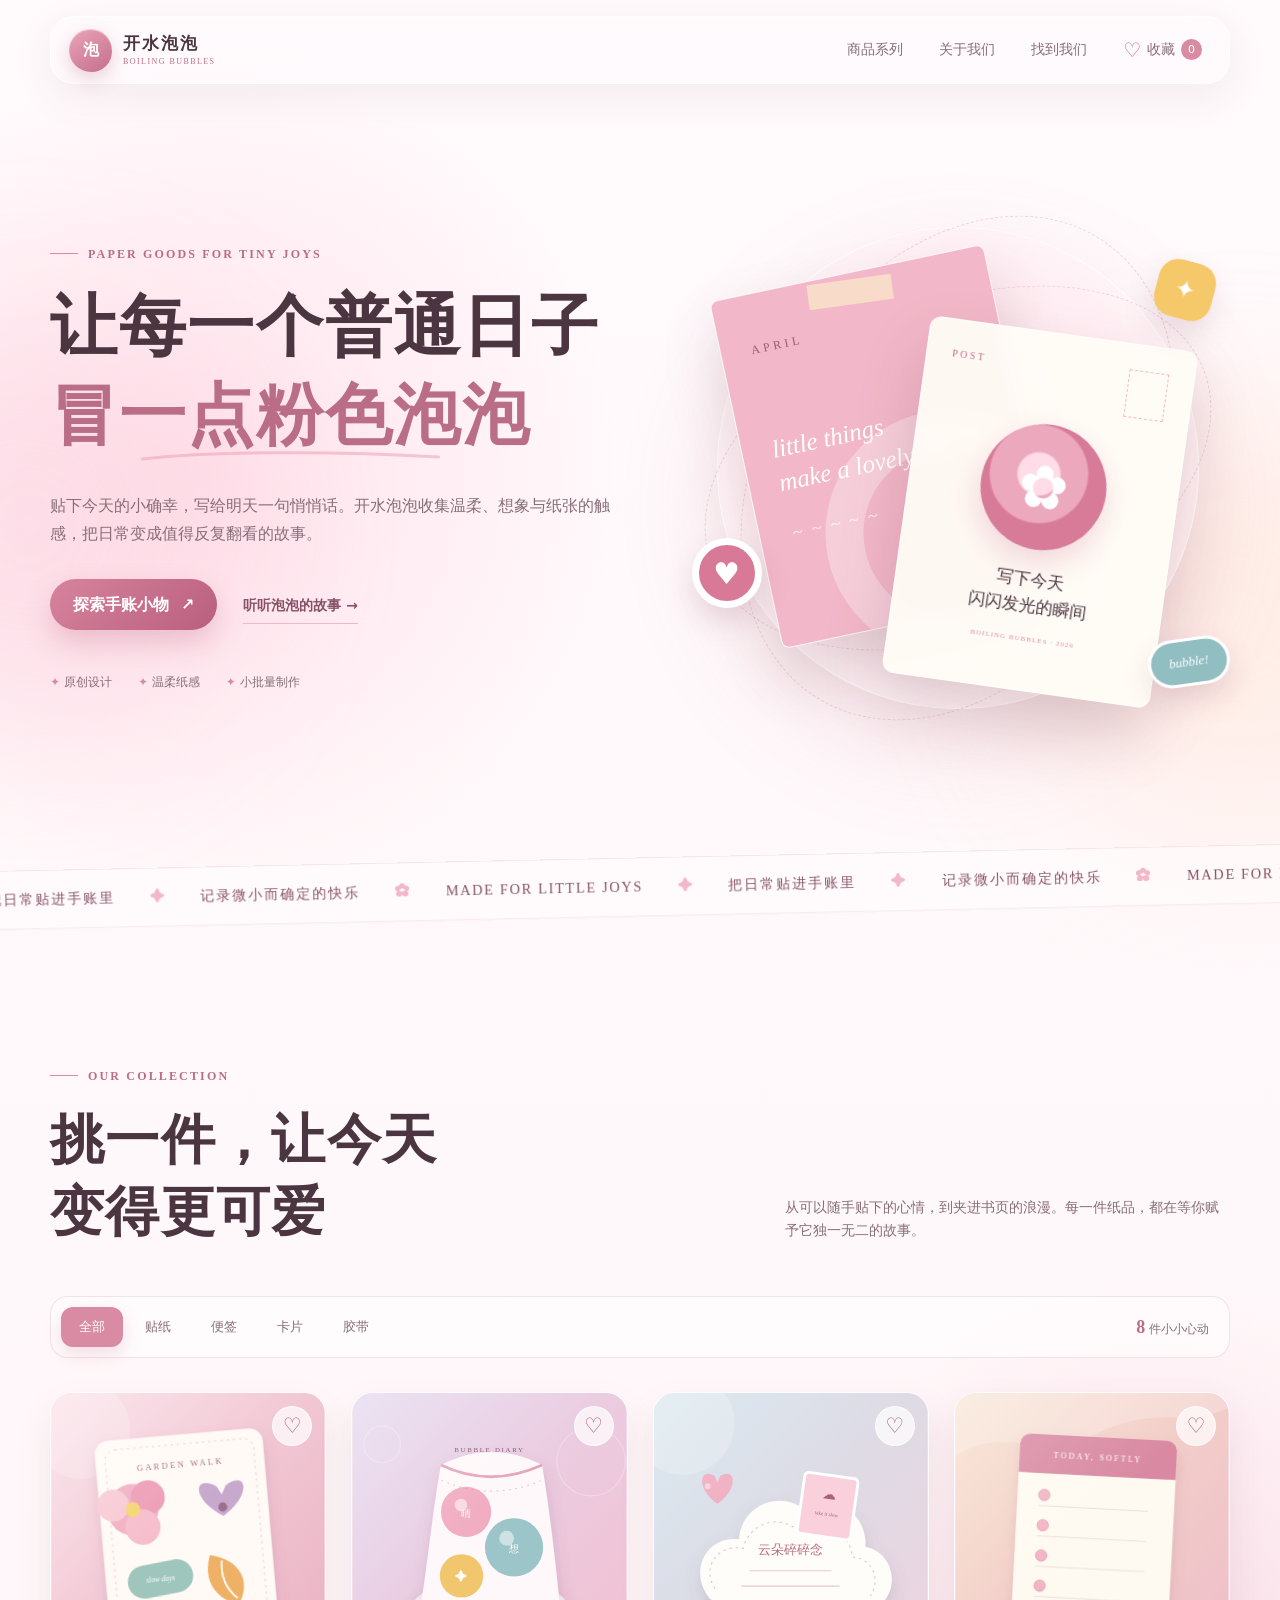
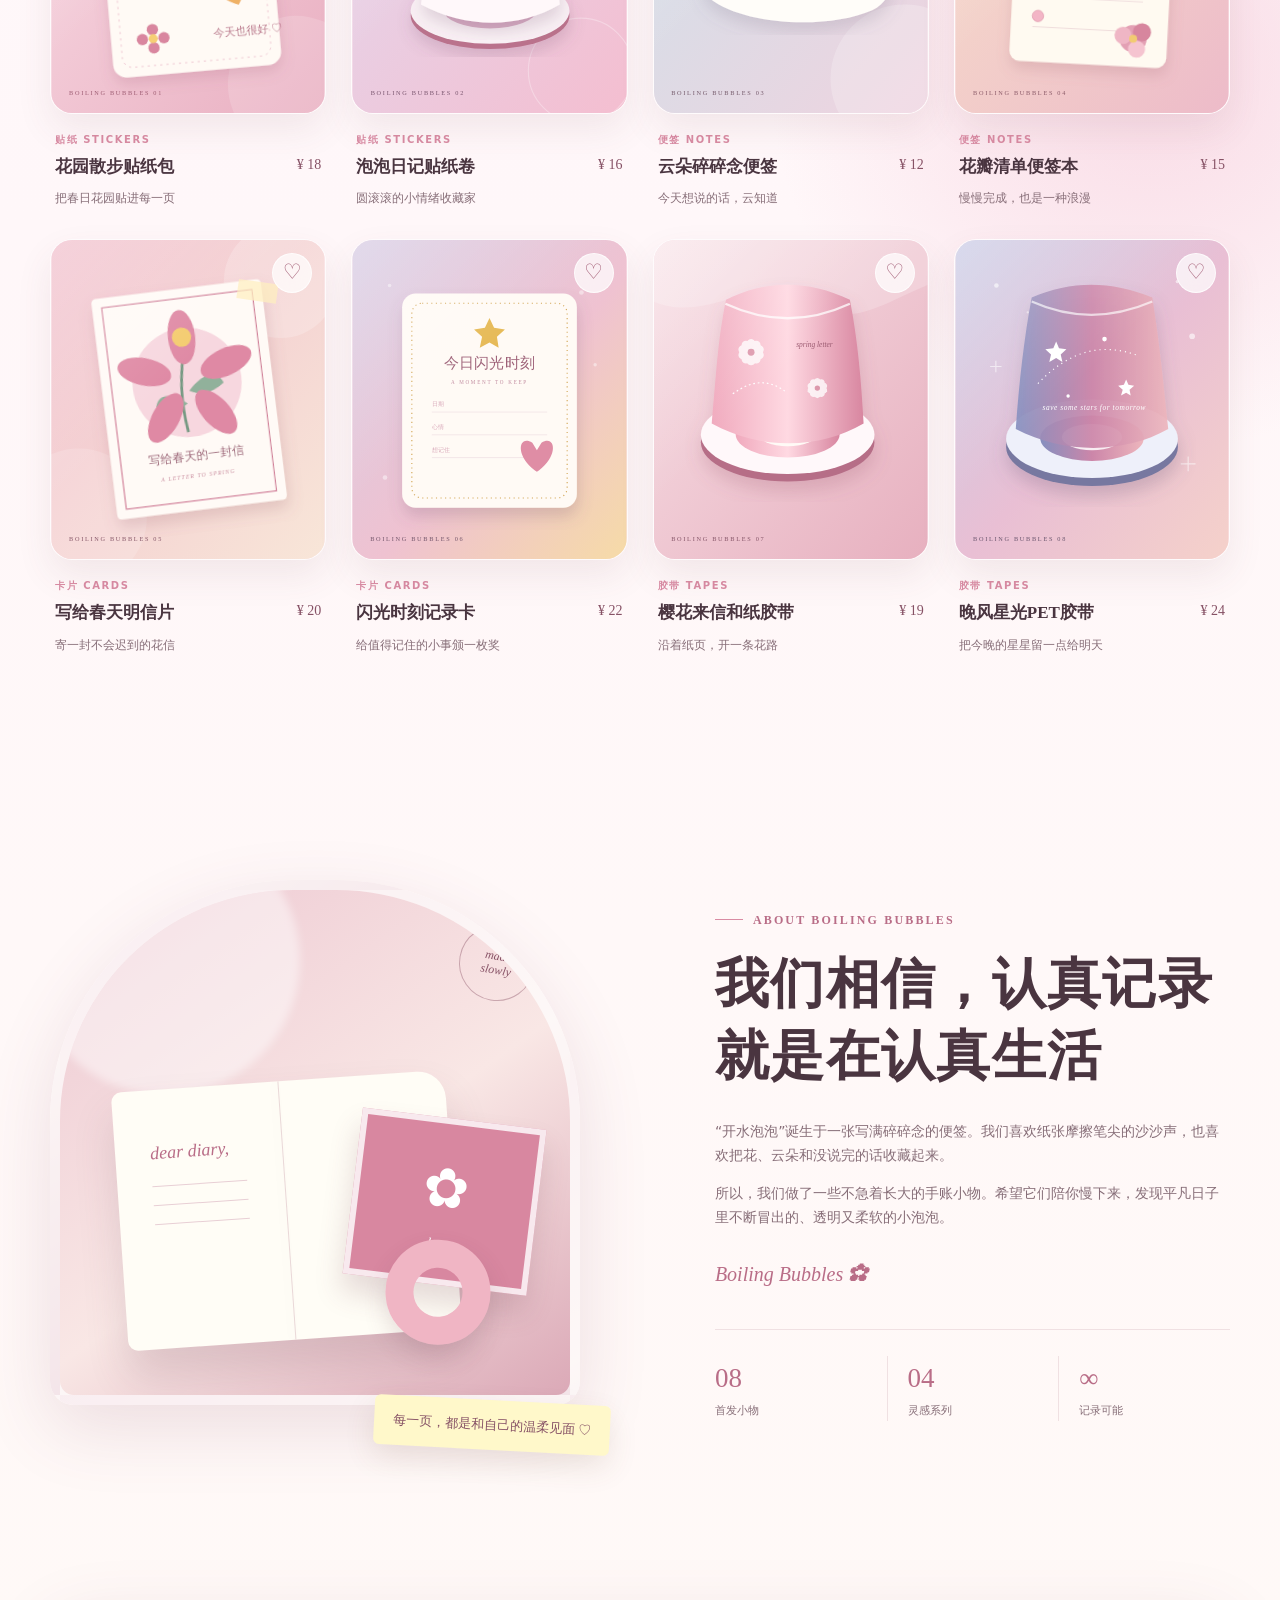
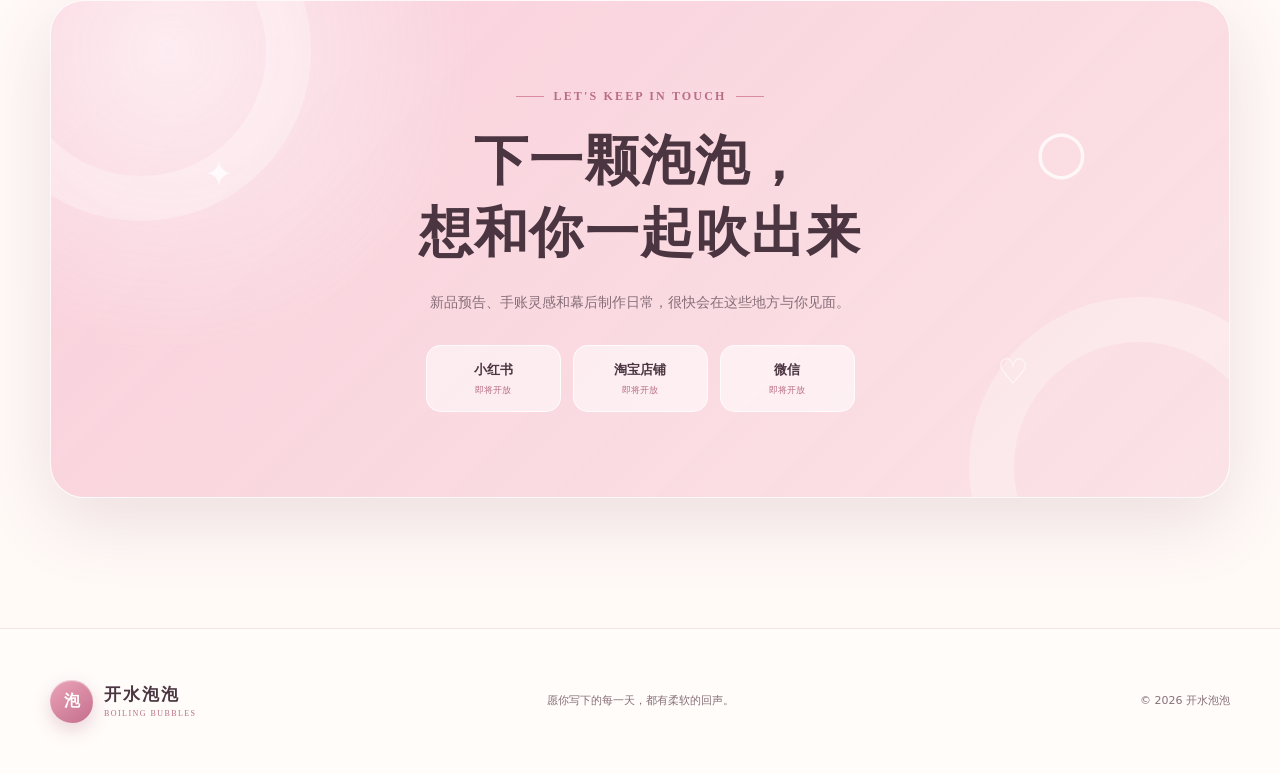
==== index.html @ 0760f61f "第一版" ====
<!doctype html>
<html lang="zh-CN">
<head>
  <meta charset="UTF-8">
  <meta name="viewport" content="width=device-width, initial-scale=1.0">
  <meta name="description" content="开水泡泡手账小物，用贴纸、便签、卡片与胶带收藏生活里的闪光瞬间。">
  <meta name="theme-color" content="#f8cbd8">
  <title>开水泡泡｜把日常写成闪闪发光的故事</title>
  <link rel="icon" href="assets/favicon.svg" type="image/svg+xml">
  <link rel="stylesheet" href="styles.css">
  <script src="script.js" defer></script>
</head>
<body>
  <a class="skip-link" href="#main">跳到主要内容</a>
  <div class="page-glow page-glow--one" aria-hidden="true"></div>
  <div class="page-glow page-glow--two" aria-hidden="true"></div>

  <header class="site-header" id="top">
    <div class="nav-wrap">
      <a class="brand" href="#top" aria-label="开水泡泡首页">
        <span class="brand-mark" aria-hidden="true">泡</span>
        <span><strong>开水泡泡</strong><small>BOILING BUBBLES</small></span>
      </a>

      <button class="menu-toggle" type="button" aria-expanded="false" aria-controls="site-nav" aria-label="打开导航菜单">
        <span></span><span></span>
      </button>

      <nav class="site-nav" id="site-nav" aria-label="主导航">
        <a href="#collections">商品系列</a>
        <a href="#about">关于我们</a>
        <a href="#contact">找到我们</a>
        <button class="favorite-nav" type="button" data-show-favorites aria-label="查看收藏商品">
          <span aria-hidden="true">♡</span> 收藏
          <span class="favorite-count" data-favorite-count>0</span>
        </button>
      </nav>
    </div>
  </header>

  <main id="main">
    <section class="hero section-shell" aria-labelledby="hero-title">
      <div class="hero-copy reveal">
        <p class="eyebrow"><span></span> Paper goods for tiny joys</p>
        <h1 id="hero-title">让每一个普通日子<br><em>冒一点粉色泡泡</em></h1>
        <p class="hero-description">贴下今天的小确幸，写给明天一句悄悄话。开水泡泡收集温柔、想象与纸张的触感，把日常变成值得反复翻看的故事。</p>
        <div class="hero-actions">
          <a class="button button--primary" href="#collections">探索手账小物 <span aria-hidden="true">↗</span></a>
          <a class="text-link" href="#about">听听泡泡的故事 <span aria-hidden="true">→</span></a>
        </div>
        <ul class="hero-notes" aria-label="品牌特色">
          <li><span>✦</span> 原创设计</li>
          <li><span>✦</span> 温柔纸感</li>
          <li><span>✦</span> 小批量制作</li>
        </ul>
      </div>

      <div class="hero-art reveal" aria-label="粉色手账拼贴插画">
        <div class="orbit orbit--one"></div>
        <div class="orbit orbit--two"></div>
        <div class="hero-card hero-card--back">
          <span class="tape"></span>
          <p>APRIL</p>
          <strong>little things<br>make a lovely life.</strong>
          <div class="scribble">～～～～～</div>
        </div>
        <div class="hero-card hero-card--front">
          <div class="postcard-top"><span>POST</span><i></i></div>
          <div class="hero-flower">✿</div>
          <p>写下今天<br>闪闪发光的瞬间</p>
          <small>BOILING BUBBLES · 2026</small>
        </div>
        <div class="floating-sticker sticker--heart">♥</div>
        <div class="floating-sticker sticker--star">✦</div>
        <div class="floating-sticker sticker--bubble">bubble!</div>
      </div>
    </section>

    <section class="ticker" aria-label="品牌标语">
      <div class="ticker-track">
        <span>把日常贴进手账里</span><b>✦</b><span>记录微小而确定的快乐</span><b>✿</b><span>MADE FOR LITTLE JOYS</span><b>✦</b>
        <span aria-hidden="true">把日常贴进手账里</span><b aria-hidden="true">✦</b><span aria-hidden="true">记录微小而确定的快乐</span><b aria-hidden="true">✿</b><span aria-hidden="true">MADE FOR LITTLE JOYS</span><b aria-hidden="true">✦</b>
      </div>
    </section>

    <section class="collections section-shell" id="collections" aria-labelledby="collections-title">
      <div class="section-heading reveal">
        <div>
          <p class="eyebrow"><span></span> Our collection</p>
          <h2 id="collections-title">挑一件，让今天<br>变得更可爱</h2>
        </div>
        <p>从可以随手贴下的心情，到夹进书页的浪漫。每一件纸品，都在等你赋予它独一无二的故事。</p>
      </div>

      <div class="filter-row reveal" role="toolbar" aria-label="筛选商品">
        <div class="filter-buttons" data-filters>
          <button class="filter-button is-active" type="button" data-filter="all" aria-pressed="true">全部</button>
          <button class="filter-button" type="button" data-filter="stickers" aria-pressed="false">贴纸</button>
          <button class="filter-button" type="button" data-filter="notes" aria-pressed="false">便签</button>
          <button class="filter-button" type="button" data-filter="cards" aria-pressed="false">卡片</button>
          <button class="filter-button" type="button" data-filter="tapes" aria-pressed="false">胶带</button>
        </div>
        <p class="result-count" aria-live="polite"><strong data-result-count>8</strong> 件小小心动</p>
      </div>

      <div class="product-grid" data-product-grid></div>
      <div class="empty-state" data-empty-state hidden>
        <span>♡</span>
        <h3>收藏夹还空空的</h3>
        <p>遇见喜欢的小物，就点亮它右上角的爱心吧。</p>
        <button class="button button--primary" type="button" data-show-all>去逛逛</button>
      </div>
    </section>

    <section class="about section-shell" id="about" aria-labelledby="about-title">
      <div class="about-art reveal" aria-hidden="true">
        <div class="about-photo">
          <span class="about-stamp">made<br>slowly</span>
          <div class="desk-scene">
            <div class="desk-book"><span>dear diary,</span><i></i><i></i><i></i></div>
            <div class="desk-card">✿<small>keep<br>the joy</small></div>
            <div class="desk-tape"></div>
          </div>
        </div>
        <p class="hand-note">每一页，都是和自己的温柔见面 ♡</p>
      </div>

      <div class="about-copy reveal">
        <p class="eyebrow"><span></span> About boiling bubbles</p>
        <h2 id="about-title">我们相信，认真记录<br>就是在认真生活</h2>
        <p>“开水泡泡”诞生于一张写满碎碎念的便签。我们喜欢纸张摩擦笔尖的沙沙声，也喜欢把花、云朵和没说完的话收藏起来。</p>
        <p>所以，我们做了一些不急着长大的手账小物。希望它们陪你慢下来，发现平凡日子里不断冒出的、透明又柔软的小泡泡。</p>
        <div class="about-signature">Boiling Bubbles <span>✿</span></div>
        <dl class="about-stats">
          <div><dt>08</dt><dd>首发小物</dd></div>
          <div><dt>04</dt><dd>灵感系列</dd></div>
          <div><dt>∞</dt><dd>记录可能</dd></div>
        </dl>
      </div>
    </section>

    <section class="contact section-shell" id="contact" aria-labelledby="contact-title">
      <div class="contact-card reveal">
        <div class="contact-decoration" aria-hidden="true"><span>✦</span><span>○</span><span>♡</span></div>
        <p class="eyebrow eyebrow--center"><span></span> Let's keep in touch <span></span></p>
        <h2 id="contact-title">下一颗泡泡，<br>想和你一起吹出来</h2>
        <p>新品预告、手账灵感和幕后制作日常，很快会在这些地方与你见面。</p>
        <div class="social-links">
          <button type="button" data-coming-soon="小红书"><strong>小红书</strong><small>即将开放</small></button>
          <button type="button" data-coming-soon="淘宝店铺"><strong>淘宝店铺</strong><small>即将开放</small></button>
          <button type="button" data-coming-soon="微信"><strong>微信</strong><small>即将开放</small></button>
        </div>
      </div>
    </section>
  </main>

  <footer class="site-footer">
    <div class="section-shell footer-inner">
      <a class="brand brand--footer" href="#top"><span class="brand-mark">泡</span><span><strong>开水泡泡</strong><small>BOILING BUBBLES</small></span></a>
      <p>愿你写下的每一天，都有柔软的回声。</p>
      <p class="copyright">© <span data-year></span> 开水泡泡</p>
    </div>
  </footer>

  <dialog class="product-modal" data-product-modal aria-labelledby="modal-title">
    <button class="modal-close" type="button" data-modal-close aria-label="关闭商品详情">×</button>
    <div class="modal-layout">
      <div class="modal-image-wrap"><img data-modal-image alt=""></div>
      <div class="modal-copy">
        <p class="product-category" data-modal-category></p>
        <h2 id="modal-title" data-modal-title></h2>
        <p class="modal-subtitle" data-modal-subtitle></p>
        <p class="modal-description" data-modal-description></p>
        <div class="modal-meta">
          <p><span>规格</span><strong data-modal-size></strong></p>
          <p><span>材质</span><strong data-modal-material></strong></p>
        </div>
        <div class="modal-footer">
          <span class="modal-price" data-modal-price></span>
          <button class="button button--primary" type="button" data-modal-favorite></button>
        </div>
      </div>
    </div>
  </dialog>

  <div class="toast" role="status" aria-live="polite" data-toast></div>
</body>
</html>
---- styles.css ----
:root {
  --rose-950: #5d3342;
  --rose-800: #865165;
  --rose-600: #b96d87;
  --rose-500: #d98ba3;
  --rose-300: #f2b7c8;
  --rose-200: #f8d3de;
  --rose-100: #fde9ef;
  --rose-50: #fff7f9;
  --cream: #fffdf9;
  --ink: #4a3540;
  --muted: #876e78;
  --white-glass: rgba(255, 255, 255, 0.58);
  --border: rgba(151, 87, 109, 0.15);
  --shadow: 0 24px 70px rgba(128, 65, 89, 0.14);
  --serif: "Noto Serif SC", "Songti SC", SimSun, Georgia, serif;
  --sans: "Microsoft YaHei", "PingFang SC", system-ui, sans-serif;
  --radius-lg: 34px;
  --radius-md: 22px;
  --shell: min(1180px, calc(100% - 48px));
}

* {
  box-sizing: border-box;
}

html {
  scroll-behavior: smooth;
  overflow-x: hidden;
}

body {
  margin: 0;
  color: var(--ink);
  background:
    radial-gradient(circle at 16% 12%, rgba(255, 219, 231, 0.78), transparent 26rem),
    radial-gradient(circle at 90% 42%, rgba(243, 191, 210, 0.5), transparent 24rem),
    linear-gradient(180deg, #fffafc 0%, #fff7f9 46%, #fffaf6 100%);
  font-family: var(--sans);
  line-height: 1.7;
  min-width: 320px;
  overflow-x: hidden;
}

body.modal-open {
  overflow: hidden;
}

button,
a {
  -webkit-tap-highlight-color: transparent;
}

button {
  color: inherit;
  font: inherit;
}

a {
  color: inherit;
  text-decoration: none;
}

img {
  display: block;
  max-width: 100%;
}

.skip-link {
  position: fixed;
  left: 16px;
  top: -80px;
  z-index: 999;
  padding: 10px 16px;
  border-radius: 12px;
  color: white;
  background: var(--rose-800);
  transition: top 0.2s ease;
}

.skip-link:focus {
  top: 16px;
}

.page-glow {
  position: fixed;
  z-index: -1;
  width: 420px;
  height: 420px;
  border-radius: 50%;
  filter: blur(80px);
  opacity: 0.35;
  pointer-events: none;
}

.page-glow--one {
  left: -180px;
  top: 35%;
  background: #fac6d6;
}

.page-glow--two {
  right: -170px;
  bottom: 8%;
  background: #ffd9c5;
}

.section-shell {
  width: var(--shell);
  margin-inline: auto;
}

.site-header {
  position: sticky;
  z-index: 100;
  top: 0;
  padding: 16px 0;
  transition: padding 0.25s ease;
}

.site-header.is-scrolled {
  padding: 8px 0;
}

.nav-wrap {
  width: var(--shell);
  min-height: 68px;
  margin: auto;
  padding: 10px 12px 10px 18px;
  display: flex;
  align-items: center;
  justify-content: space-between;
  border: 1px solid rgba(255, 255, 255, 0.78);
  border-radius: 24px;
  background: rgba(255, 250, 252, 0.7);
  box-shadow: 0 12px 40px rgba(110, 62, 81, 0.08);
  backdrop-filter: blur(20px);
  -webkit-backdrop-filter: blur(20px);
}

.brand {
  display: inline-flex;
  align-items: center;
  gap: 11px;
  line-height: 1.15;
}

.brand-mark {
  width: 43px;
  height: 43px;
  display: grid;
  place-items: center;
  border-radius: 50% 50% 48% 52%;
  color: #fff;
  background: linear-gradient(145deg, #eba5b9, #c46e8c);
  box-shadow: inset 0 1px 1px rgba(255, 255, 255, 0.6), 0 7px 18px rgba(176, 88, 117, 0.25);
  font-family: var(--serif);
  font-weight: 700;
}

.brand strong,
.brand small {
  display: block;
}

.brand strong {
  font-family: var(--serif);
  font-size: 17px;
  letter-spacing: 0.12em;
}

.brand small {
  margin-top: 4px;
  color: var(--rose-600);
  font-family: Georgia, serif;
  font-size: 8px;
  letter-spacing: 0.18em;
}

.site-nav {
  display: flex;
  align-items: center;
  gap: 6px;
}

.site-nav > a,
.favorite-nav {
  padding: 10px 15px;
  border: 0;
  border-radius: 14px;
  background: transparent;
  color: var(--muted);
  cursor: pointer;
  font-size: 14px;
  transition: 0.2s ease;
}

.site-nav > a:hover,
.favorite-nav:hover {
  color: var(--rose-800);
  background: var(--rose-100);
}

.favorite-nav {
  display: flex;
  align-items: center;
  gap: 6px;
}

.favorite-nav > span:first-child {
  color: var(--rose-600);
  font-size: 20px;
  line-height: 1;
}

.favorite-count {
  min-width: 21px;
  height: 21px;
  padding: 0 6px;
  display: grid;
  place-items: center;
  border-radius: 999px;
  color: white;
  background: var(--rose-500);
  font-size: 11px;
}

.menu-toggle {
  width: 44px;
  height: 44px;
  display: none;
  border: 0;
  border-radius: 14px;
  background: var(--rose-100);
  cursor: pointer;
}

.menu-toggle span {
  width: 20px;
  height: 1.5px;
  display: block;
  margin: 6px auto;
  background: var(--rose-800);
  transition: transform 0.25s ease;
}

.hero {
  min-height: 720px;
  padding: 88px 0 110px;
  display: grid;
  grid-template-columns: 1.02fr 0.98fr;
  align-items: center;
  gap: 70px;
}

.eyebrow {
  margin: 0 0 18px;
  display: flex;
  align-items: center;
  gap: 10px;
  color: var(--rose-600);
  font-family: Georgia, serif;
  font-size: 12px;
  font-weight: 700;
  letter-spacing: 0.18em;
  text-transform: uppercase;
}

.eyebrow > span {
  width: 28px;
  height: 1px;
  display: inline-block;
  background: var(--rose-500);
}

.hero h1,
.section-heading h2,
.about-copy h2,
.contact-card h2 {
  margin: 0;
  font-family: var(--serif);
  font-weight: 600;
  line-height: 1.34;
  letter-spacing: 0.025em;
}

.hero h1 {
  font-size: clamp(44px, 5.2vw, 72px);
}

.hero h1 em {
  position: relative;
  color: var(--rose-600);
  font-style: normal;
}

.hero h1 em::after {
  position: absolute;
  right: 0;
  bottom: -12px;
  left: 0;
  height: 14px;
  content: "";
  background: url("data:image/svg+xml,%3Csvg width='300' height='14' viewBox='0 0 300 14' xmlns='http://www.w3.org/2000/svg'%3E%3Cpath d='M2 9c56-7 181-9 296-2' fill='none' stroke='%23e9a2b7' stroke-width='3' stroke-linecap='round' opacity='.55'/%3E%3C/svg%3E") center / 100% 100% no-repeat;
}

.hero-description {
  max-width: 590px;
  margin: 32px 0;
  color: var(--muted);
  font-size: 16px;
}

.hero-actions {
  display: flex;
  align-items: center;
  gap: 26px;
}

.button {
  min-height: 50px;
  padding: 12px 23px;
  display: inline-flex;
  align-items: center;
  justify-content: center;
  gap: 12px;
  border: 0;
  border-radius: 999px;
  cursor: pointer;
  font-weight: 700;
  transition: transform 0.2s ease, box-shadow 0.2s ease, background 0.2s ease;
}

.button--primary {
  color: #fff;
  background: linear-gradient(135deg, #d7839e, #b95f7e);
  box-shadow: 0 13px 28px rgba(180, 84, 118, 0.26);
}

.button--primary:hover {
  transform: translateY(-2px);
  box-shadow: 0 17px 34px rgba(180, 84, 118, 0.32);
}

.text-link {
  padding: 10px 0 5px;
  border-bottom: 1px solid var(--rose-300);
  color: var(--rose-800);
  font-size: 14px;
  font-weight: 700;
}

.hero-notes {
  margin: 42px 0 0;
  padding: 0;
  display: flex;
  gap: 26px;
  color: var(--muted);
  list-style: none;
  font-size: 12px;
}

.hero-notes span {
  color: var(--rose-500);
}

.hero-art {
  position: relative;
  min-height: 560px;
  display: grid;
  place-items: center;
  isolation: isolate;
}

.hero-art::before {
  position: absolute;
  z-index: -2;
  width: 480px;
  height: 480px;
  border: 1px solid rgba(255, 255, 255, 0.86);
  border-radius: 50%;
  content: "";
  background: rgba(255, 217, 229, 0.42);
  box-shadow: inset 0 0 90px rgba(255, 255, 255, 0.74), 0 40px 100px rgba(195, 114, 140, 0.18);
  backdrop-filter: blur(10px);
}

.orbit {
  position: absolute;
  z-index: -1;
  border: 1px dashed rgba(184, 103, 131, 0.24);
  border-radius: 50%;
}

.orbit--one {
  width: 530px;
  height: 330px;
  transform: rotate(-22deg);
}

.orbit--two {
  width: 390px;
  height: 540px;
  transform: rotate(31deg);
}

.hero-card {
  position: absolute;
  overflow: hidden;
  border: 1px solid rgba(255, 255, 255, 0.82);
  box-shadow: 0 30px 60px rgba(98, 50, 68, 0.18);
}

.hero-card--back {
  width: 280px;
  height: 355px;
  padding: 45px 30px;
  border-radius: 8px;
  background: #f2b7c8;
  transform: translate(-75px, -22px) rotate(-12deg);
}

.hero-card--back::after {
  position: absolute;
  right: -30px;
  bottom: -45px;
  width: 170px;
  height: 170px;
  border: 38px solid rgba(255, 255, 255, 0.32);
  border-radius: 50%;
  content: "";
}

.hero-card--back .tape {
  position: absolute;
  width: 85px;
  height: 25px;
  top: 6px;
  left: 50%;
  background: rgba(255, 244, 203, 0.6);
  transform: translateX(-50%) rotate(4deg);
}

.hero-card--back p {
  margin: 0 0 75px;
  color: rgba(112, 62, 81, 0.72);
  font-family: Georgia, serif;
  font-size: 12px;
  letter-spacing: 0.3em;
}

.hero-card--back strong {
  color: #fff;
  font-family: Georgia, serif;
  font-size: 25px;
  font-style: italic;
  font-weight: 400;
  line-height: 1.35;
}

.scribble {
  margin-top: 20px;
  color: rgba(255, 255, 255, 0.72);
  letter-spacing: 0.2em;
}

.hero-card--front {
  width: 270px;
  height: 360px;
  padding: 25px;
  border-radius: 12px;
  background: rgba(255, 253, 247, 0.92);
  transform: translate(82px, 44px) rotate(8deg);
  backdrop-filter: blur(10px);
}

.postcard-top {
  display: flex;
  justify-content: space-between;
  color: var(--rose-600);
  font-family: Georgia, serif;
  font-size: 10px;
  letter-spacing: 0.25em;
}

.postcard-top i {
  width: 40px;
  height: 48px;
  border: 1px dashed var(--rose-300);
}

.hero-flower {
  width: 126px;
  height: 126px;
  margin: 18px auto;
  display: grid;
  place-items: center;
  border-radius: 50%;
  color: #fff;
  background: radial-gradient(circle at 45% 40%, #ffdce7 0 20%, #eca9bd 22% 47%, #d77b98 49% 100%);
  box-shadow: 0 12px 30px rgba(197, 99, 131, 0.24);
  font-size: 60px;
}

.hero-card--front > p {
  margin: 14px 0;
  text-align: center;
  font-family: var(--serif);
  font-size: 17px;
  line-height: 1.55;
}

.hero-card--front > small {
  display: block;
  color: var(--rose-500);
  font-family: Georgia, serif;
  font-size: 7px;
  letter-spacing: 0.15em;
  text-align: center;
}

.floating-sticker {
  position: absolute;
  display: grid;
  place-items: center;
  color: #fff;
  box-shadow: 0 14px 28px rgba(139, 74, 98, 0.17);
  animation: float 5s ease-in-out infinite;
}

.sticker--heart {
  width: 70px;
  height: 70px;
  left: 1%;
  bottom: 25%;
  border: 7px solid #fff;
  border-radius: 50%;
  background: #d97998;
  font-size: 30px;
}

.sticker--star {
  width: 58px;
  height: 58px;
  top: 13%;
  right: 3%;
  border-radius: 20px;
  background: #f5c869;
  font-size: 25px;
  transform: rotate(15deg);
  animation-delay: -1.5s;
}

.sticker--bubble {
  right: 0;
  bottom: 11%;
  padding: 10px 18px;
  border: 3px solid #fff;
  border-radius: 999px;
  background: #91bec1;
  font-family: Georgia, serif;
  font-size: 13px;
  font-style: italic;
  transform: rotate(-8deg);
  animation-delay: -3s;
}

@keyframes float {
  0%, 100% { translate: 0 0; }
  50% { translate: 0 -12px; }
}

.ticker {
  overflow: hidden;
  border-block: 1px solid rgba(197, 118, 145, 0.15);
  background: rgba(255, 255, 255, 0.42);
  transform: rotate(-1.2deg) scale(1.02);
}

.ticker-track {
  width: max-content;
  padding: 16px 0;
  display: flex;
  align-items: center;
  gap: 34px;
  color: var(--rose-800);
  font-family: var(--serif);
  font-size: 14px;
  letter-spacing: 0.12em;
  animation: marquee 28s linear infinite;
}

.ticker-track b {
  color: var(--rose-300);
}

@keyframes marquee {
  to { transform: translateX(-50%); }
}

.collections {
  padding: 150px 0 130px;
}

.section-heading {
  margin-bottom: 48px;
  display: grid;
  grid-template-columns: 1fr 0.68fr;
  align-items: end;
  gap: 80px;
}

.section-heading h2,
.about-copy h2,
.contact-card h2 {
  font-size: clamp(35px, 4.2vw, 54px);
}

.section-heading > p {
  margin: 0 0 5px;
  color: var(--muted);
  font-size: 14px;
}

.filter-row {
  margin-bottom: 34px;
  padding: 10px;
  display: flex;
  align-items: center;
  justify-content: space-between;
  gap: 20px;
  border: 1px solid var(--border);
  border-radius: 18px;
  background: rgba(255, 255, 255, 0.5);
}

.filter-buttons {
  display: flex;
  flex-wrap: wrap;
  gap: 4px;
}

.filter-button {
  padding: 9px 18px;
  border: 0;
  border-radius: 12px;
  color: var(--muted);
  background: transparent;
  cursor: pointer;
  font-size: 13px;
  transition: 0.2s ease;
}

.filter-button:hover,
.filter-button.is-active {
  color: #fff;
  background: var(--rose-500);
  box-shadow: 0 7px 18px rgba(186, 97, 126, 0.2);
}

.result-count {
  margin: 0 10px;
  color: var(--muted);
  font-size: 12px;
  white-space: nowrap;
}

.result-count strong {
  color: var(--rose-600);
  font-family: Georgia, serif;
  font-size: 18px;
}

.product-grid {
  display: grid;
  grid-template-columns: repeat(4, 1fr);
  gap: 25px;
}

.product-card {
  min-width: 0;
  opacity: 0;
  transform: translateY(20px);
  animation: card-in 0.5s ease forwards;
}

@keyframes card-in {
  to { opacity: 1; transform: translateY(0); }
}

.product-visual {
  position: relative;
  overflow: hidden;
  aspect-ratio: 0.86;
  border: 1px solid rgba(255, 255, 255, 0.82);
  border-radius: var(--radius-md);
  background: var(--rose-100);
  box-shadow: 0 16px 36px rgba(115, 63, 82, 0.09);
  cursor: pointer;
}

.product-visual::after {
  position: absolute;
  inset: 0;
  content: "";
  background: linear-gradient(135deg, rgba(255, 255, 255, 0.28), transparent 45%);
  pointer-events: none;
}

.product-visual img {
  width: 100%;
  height: 100%;
  object-fit: cover;
  transition: transform 0.6s cubic-bezier(.2,.8,.2,1);
}

.product-card:hover .product-visual img {
  transform: scale(1.045);
}

.favorite-button {
  position: absolute;
  z-index: 2;
  top: 13px;
  right: 13px;
  width: 40px;
  height: 40px;
  display: grid;
  place-items: center;
  border: 1px solid rgba(255, 255, 255, 0.75);
  border-radius: 50%;
  color: var(--rose-700, #a35e76);
  background: rgba(255, 255, 255, 0.72);
  backdrop-filter: blur(10px);
  cursor: pointer;
  font-size: 21px;
  line-height: 1;
  transition: 0.2s ease;
}

.favorite-button:hover {
  transform: scale(1.08);
  background: #fff;
}

.favorite-button.is-favorite {
  color: #fff;
  background: var(--rose-500);
}

.quick-view {
  position: absolute;
  z-index: 2;
  right: 18px;
  bottom: 18px;
  left: 18px;
  padding: 11px;
  border: 0;
  border-radius: 13px;
  color: var(--rose-950);
  background: rgba(255, 255, 255, 0.82);
  backdrop-filter: blur(12px);
  cursor: pointer;
  font-size: 13px;
  font-weight: 700;
  opacity: 0;
  transform: translateY(8px);
  transition: 0.25s ease;
}

.product-card:hover .quick-view,
.quick-view:focus-visible {
  opacity: 1;
  transform: translateY(0);
}

.product-info {
  padding: 17px 5px 5px;
}

.product-category {
  margin: 0 0 5px;
  color: var(--rose-500);
  font-size: 10px;
  font-weight: 700;
  letter-spacing: 0.16em;
  text-transform: uppercase;
}

.product-title-row {
  display: flex;
  align-items: start;
  justify-content: space-between;
  gap: 12px;
}

.product-title-row h3 {
  margin: 0;
  font-family: var(--serif);
  font-size: 17px;
  font-weight: 600;
}

.product-price {
  color: var(--rose-800);
  font-family: Georgia, serif;
  font-size: 14px;
  white-space: nowrap;
}

.product-subtitle {
  margin: 7px 0 0;
  color: var(--muted);
  font-size: 12px;
}

.empty-state {
  padding: 70px 20px;
  border: 1px dashed var(--rose-300);
  border-radius: var(--radius-lg);
  background: rgba(255, 255, 255, 0.45);
  text-align: center;
}

.empty-state > span {
  color: var(--rose-400, #e7a0b6);
  font-size: 45px;
}

.empty-state h3 {
  margin: 4px 0;
  font-family: var(--serif);
  font-size: 24px;
}

.empty-state p {
  margin: 5px 0 20px;
  color: var(--muted);
  font-size: 13px;
}

.about {
  padding: 90px 0 150px;
  display: grid;
  grid-template-columns: 1fr 0.92fr;
  align-items: center;
  gap: 105px;
}

.about-art {
  position: relative;
  min-height: 570px;
}

.about-photo {
  position: absolute;
  inset: 0 30px 45px 0;
  overflow: hidden;
  border: 10px solid rgba(255, 255, 255, 0.7);
  border-radius: 46% 46% 24px 24px;
  background: linear-gradient(145deg, #edc8d2, #f9e7e5 55%, #dba9b7);
  box-shadow: var(--shadow);
}

.about-photo::before {
  position: absolute;
  top: -65px;
  left: -30px;
  width: 270px;
  height: 270px;
  border-radius: 50%;
  content: "";
  background: rgba(255, 255, 255, 0.46);
  filter: blur(4px);
}

.about-stamp {
  position: absolute;
  z-index: 2;
  top: 35px;
  right: 35px;
  width: 76px;
  height: 76px;
  display: grid;
  place-items: center;
  border: 1px solid rgba(132, 77, 96, 0.4);
  border-radius: 50%;
  color: var(--rose-800);
  font-family: Georgia, serif;
  font-size: 12px;
  font-style: italic;
  line-height: 1.2;
  text-align: center;
  transform: rotate(10deg);
}

.desk-scene {
  position: absolute;
  inset: 100px 35px 35px;
  transform: rotate(-4deg);
}

.desk-book {
  position: absolute;
  left: 5%;
  bottom: 6%;
  width: 76%;
  height: 70%;
  padding: 48px 35px;
  border-radius: 10px 28px 28px 10px;
  background: #fffdf6;
  box-shadow: 0 25px 40px rgba(109, 68, 82, 0.17);
}

.desk-book::before {
  position: absolute;
  top: 0;
  bottom: 0;
  left: 50%;
  width: 1px;
  content: "";
  background: #ead8d8;
  box-shadow: -3px 0 8px rgba(77, 44, 55, 0.08);
}

.desk-book span {
  color: var(--rose-600);
  font-family: Georgia, serif;
  font-size: 18px;
  font-style: italic;
}

.desk-book i {
  width: 36%;
  height: 1px;
  margin: 18px 0;
  display: block;
  background: #e8cfd5;
}

.desk-card {
  position: absolute;
  right: 0;
  bottom: 18%;
  width: 42%;
  height: 45%;
  padding: 18px;
  display: grid;
  place-items: center;
  border: 6px solid rgba(255, 255, 255, 0.82);
  color: #fff;
  background: #d887a0;
  box-shadow: 0 18px 28px rgba(110, 60, 78, 0.18);
  font-size: 55px;
  text-align: center;
  transform: rotate(11deg);
}

.desk-card small {
  font-family: Georgia, serif;
  font-size: 13px;
  font-style: italic;
  line-height: 1.2;
}

.desk-tape {
  position: absolute;
  right: 12%;
  bottom: 2%;
  width: 105px;
  height: 105px;
  border: 28px solid #f0b5c4;
  border-radius: 50%;
  box-shadow: 0 12px 24px rgba(98, 58, 72, 0.16);
}

.hand-note {
  position: absolute;
  right: 0;
  bottom: 0;
  margin: 0;
  padding: 14px 19px;
  border-radius: 6px;
  color: var(--rose-800);
  background: #fff8ca;
  box-shadow: 0 12px 30px rgba(105, 72, 50, 0.12);
  font-family: var(--serif);
  font-size: 13px;
  transform: rotate(3deg);
}

.about-copy > p:not(.eyebrow) {
  color: var(--muted);
  font-size: 14px;
}

.about-copy h2 {
  margin-bottom: 28px;
}

.about-signature {
  margin: 28px 0;
  color: var(--rose-600);
  font-family: Georgia, serif;
  font-size: 20px;
  font-style: italic;
}

.about-stats {
  margin: 38px 0 0;
  padding-top: 26px;
  display: grid;
  grid-template-columns: repeat(3, 1fr);
  border-top: 1px solid var(--border);
}

.about-stats div {
  padding-left: 20px;
  border-left: 1px solid var(--border);
}

.about-stats div:first-child {
  padding-left: 0;
  border-left: 0;
}

.about-stats dt {
  color: var(--rose-600);
  font-family: Georgia, serif;
  font-size: 27px;
}

.about-stats dd {
  margin: 0;
  color: var(--muted);
  font-size: 11px;
}

.contact {
  padding-bottom: 130px;
}

.contact-card {
  position: relative;
  overflow: hidden;
  padding: 85px 25px;
  border: 1px solid rgba(255, 255, 255, 0.82);
  border-radius: var(--radius-lg);
  background:
    radial-gradient(circle at 10% 10%, rgba(255, 255, 255, 0.58), transparent 19rem),
    linear-gradient(135deg, rgba(248, 195, 211, 0.77), rgba(250, 222, 226, 0.83));
  box-shadow: var(--shadow);
  text-align: center;
}

.contact-card::before,
.contact-card::after {
  position: absolute;
  width: 250px;
  height: 250px;
  border: 45px solid rgba(255, 255, 255, 0.27);
  border-radius: 50%;
  content: "";
}

.contact-card::before {
  top: -120px;
  left: -80px;
}

.contact-card::after {
  right: -80px;
  bottom: -140px;
}

.eyebrow--center {
  justify-content: center;
}

.contact-card h2 {
  position: relative;
  z-index: 1;
}

.contact-card > p:not(.eyebrow) {
  position: relative;
  z-index: 1;
  max-width: 520px;
  margin: 22px auto 30px;
  color: var(--muted);
  font-size: 14px;
}

.social-links {
  position: relative;
  z-index: 1;
  display: flex;
  justify-content: center;
  gap: 12px;
}

.social-links button {
  min-width: 135px;
  padding: 13px 22px;
  border: 1px solid rgba(255, 255, 255, 0.8);
  border-radius: 15px;
  background: rgba(255, 255, 255, 0.52);
  cursor: pointer;
  transition: 0.2s ease;
}

.social-links button:hover {
  transform: translateY(-3px);
  background: rgba(255, 255, 255, 0.78);
}

.social-links strong,
.social-links small {
  display: block;
}

.social-links strong {
  font-size: 13px;
}

.social-links small {
  margin-top: 2px;
  color: var(--rose-600);
  font-size: 9px;
}

.contact-decoration span {
  position: absolute;
  color: rgba(255, 255, 255, 0.75);
  font-size: 35px;
}

.contact-decoration span:nth-child(1) { left: 13%; top: 29%; }
.contact-decoration span:nth-child(2) { right: 12%; top: 20%; font-size: 60px; }
.contact-decoration span:nth-child(3) { right: 17%; bottom: 19%; }

.site-footer {
  border-top: 1px solid var(--border);
  background: rgba(255, 255, 255, 0.43);
}

.footer-inner {
  min-height: 145px;
  display: grid;
  grid-template-columns: 1fr auto 1fr;
  align-items: center;
  gap: 25px;
}

.footer-inner > p {
  color: var(--muted);
  font-size: 11px;
}

.copyright {
  justify-self: end;
}

.product-modal {
  width: min(880px, calc(100% - 32px));
  max-height: calc(100vh - 32px);
  padding: 0;
  overflow: hidden;
  border: 1px solid rgba(255, 255, 255, 0.88);
  border-radius: 28px;
  color: var(--ink);
  background: rgba(255, 250, 251, 0.95);
  box-shadow: 0 30px 100px rgba(76, 35, 52, 0.3);
  backdrop-filter: blur(20px);
}

.product-modal::backdrop {
  background: rgba(67, 37, 49, 0.38);
  backdrop-filter: blur(7px);
}

.product-modal[open] {
  animation: modal-in 0.25s ease;
}

@keyframes modal-in {
  from { opacity: 0; transform: translateY(18px) scale(0.98); }
}

.modal-close {
  position: absolute;
  z-index: 3;
  top: 16px;
  right: 16px;
  width: 42px;
  height: 42px;
  border: 1px solid rgba(255, 255, 255, 0.75);
  border-radius: 50%;
  color: var(--rose-800);
  background: rgba(255, 255, 255, 0.75);
  cursor: pointer;
  font-size: 24px;
}

.modal-layout {
  display: grid;
  grid-template-columns: 0.9fr 1.1fr;
}

.modal-image-wrap {
  min-height: 535px;
  background: var(--rose-100);
}

.modal-image-wrap img {
  width: 100%;
  height: 100%;
  object-fit: cover;
}

.modal-copy {
  padding: 65px 52px 45px;
  align-self: center;
}

.modal-copy h2 {
  margin: 8px 0 4px;
  font-family: var(--serif);
  font-size: 34px;
}

.modal-subtitle {
  margin: 0 0 22px;
  color: var(--rose-600);
  font-size: 13px;
}

.modal-description {
  color: var(--muted);
  font-size: 14px;
}

.modal-meta {
  margin: 27px 0;
  padding: 18px 0;
  display: grid;
  grid-template-columns: 1fr 1fr;
  border-block: 1px solid var(--border);
}

.modal-meta p {
  margin: 0;
}

.modal-meta span,
.modal-meta strong {
  display: block;
}

.modal-meta span {
  margin-bottom: 3px;
  color: var(--muted);
  font-size: 10px;
}

.modal-meta strong {
  font-size: 12px;
}

.modal-footer {
  display: flex;
  align-items: center;
  justify-content: space-between;
  gap: 20px;
}

.modal-price {
  color: var(--rose-800);
  font-family: Georgia, serif;
  font-size: 24px;
}

.toast {
  position: fixed;
  z-index: 500;
  right: 24px;
  bottom: 24px;
  max-width: min(360px, calc(100% - 48px));
  padding: 13px 19px;
  border: 1px solid rgba(255, 255, 255, 0.7);
  border-radius: 14px;
  color: white;
  background: rgba(91, 51, 66, 0.9);
  box-shadow: 0 14px 35px rgba(64, 32, 44, 0.25);
  backdrop-filter: blur(12px);
  font-size: 13px;
  opacity: 0;
  pointer-events: none;
  transform: translateY(12px);
  transition: 0.25s ease;
}

.toast.is-visible {
  opacity: 1;
  transform: translateY(0);
}

.reveal {
  opacity: 0;
  transform: translateY(24px);
  transition: opacity 0.7s ease, transform 0.7s ease;
}

.reveal.is-visible {
  opacity: 1;
  transform: translateY(0);
}

:focus-visible {
  outline: 3px solid rgba(189, 91, 125, 0.38);
  outline-offset: 3px;
}

@media (max-width: 1020px) {
  .hero { gap: 25px; }
  .hero-art { transform: scale(0.88); }
  .product-grid { grid-template-columns: repeat(3, 1fr); }
  .about { gap: 55px; }
}

@media (max-width: 780px) {
  :root { --shell: min(100% - 32px, 640px); }

  .site-header { padding: 10px 0; }
  .nav-wrap { min-height: 62px; }
  .menu-toggle { display: block; }
  .menu-toggle[aria-expanded="true"] span:first-child { transform: translateY(3.75px) rotate(45deg); }
  .menu-toggle[aria-expanded="true"] span:last-child { transform: translateY(-3.75px) rotate(-45deg); }

  .site-nav {
    position: absolute;
    top: calc(100% + 5px);
    right: 16px;
    left: 16px;
    padding: 10px;
    display: grid;
    border: 1px solid rgba(255, 255, 255, 0.8);
    border-radius: 20px;
    background: rgba(255, 249, 251, 0.96);
    box-shadow: var(--shadow);
    opacity: 0;
    pointer-events: none;
    transform: translateY(-8px);
    transition: 0.2s ease;
  }

  .site-nav.is-open { opacity: 1; pointer-events: auto; transform: translateY(0); }
  .site-nav > a, .favorite-nav { width: 100%; justify-content: center; text-align: center; }

  .hero {
    min-height: auto;
    padding: 60px 0 100px;
    grid-template-columns: 1fr;
    text-align: center;
  }

  .eyebrow, .hero-actions, .hero-notes { justify-content: center; }
  .hero-description { margin-inline: auto; }
  .hero-art { min-height: 520px; margin-top: 20px; transform: scale(0.9); }
  .section-heading { grid-template-columns: 1fr; gap: 20px; }
  .product-grid { grid-template-columns: repeat(2, 1fr); }
  .about { padding-top: 50px; grid-template-columns: 1fr; gap: 55px; }
  .about-art { min-height: 530px; }
  .about-copy { text-align: center; }
  .about-copy .eyebrow { justify-content: center; }
  .footer-inner { padding: 35px 0; grid-template-columns: 1fr; justify-items: center; gap: 8px; text-align: center; }
  .copyright { justify-self: center; }
  .modal-layout { grid-template-columns: 0.82fr 1.18fr; }
  .modal-copy { padding: 55px 30px 35px; }
}

@media (max-width: 560px) {
  .brand strong { font-size: 15px; }
  .brand-mark { width: 39px; height: 39px; }
  .hero { padding-top: 40px; }
  .hero h1 { font-size: 39px; }
  .hero-description { font-size: 14px; }
  .hero-actions { flex-direction: column; gap: 12px; }
  .hero-notes { gap: 12px; font-size: 10px; }
  .hero-art { min-height: 435px; margin: -10px -25px 0; transform: scale(0.75); }
  .collections { padding: 105px 0 90px; }
  .section-heading h2, .about-copy h2, .contact-card h2 { font-size: 33px; }
  .filter-row { align-items: start; flex-direction: column; }
  .filter-buttons { width: 100%; display: grid; grid-template-columns: repeat(5, 1fr); }
  .filter-button { padding-inline: 6px; }
  .result-count { align-self: flex-end; }
  .product-grid { gap: 14px; }
  .product-title-row { display: block; }
  .product-title-row h3 { font-size: 15px; }
  .product-price { display: block; margin-top: 4px; }
  .product-subtitle { display: none; }
  .quick-view { opacity: 1; transform: none; font-size: 11px; }
  .favorite-button { width: 36px; height: 36px; }
  .about { padding-bottom: 105px; }
  .about-art { min-height: 430px; }
  .about-photo { right: 10px; bottom: 35px; }
  .desk-scene { inset: 80px 20px 20px; }
  .desk-book { padding: 35px 20px; }
  .desk-card { font-size: 35px; }
  .desk-tape { width: 75px; height: 75px; border-width: 20px; }
  .hand-note { font-size: 10px; }
  .contact { padding-bottom: 85px; }
  .contact-card { padding: 68px 18px; }
  .social-links { flex-direction: column; align-items: stretch; }
  .modal-layout { display: block; overflow-y: auto; max-height: calc(100vh - 32px); }
  .modal-image-wrap { min-height: 0; aspect-ratio: 1.35; }
  .modal-copy { padding: 30px 24px; }
  .modal-copy h2 { font-size: 27px; }
  .modal-footer { align-items: stretch; flex-direction: column; }
  .toast { right: 16px; bottom: 16px; max-width: calc(100% - 32px); }
}

@media (prefers-reduced-motion: reduce) {
  html { scroll-behavior: auto; }
  *, *::before, *::after { animation-duration: 0.01ms !important; animation-iteration-count: 1 !important; transition-duration: 0.01ms !important; }
  .reveal { opacity: 1; transform: none; }
}
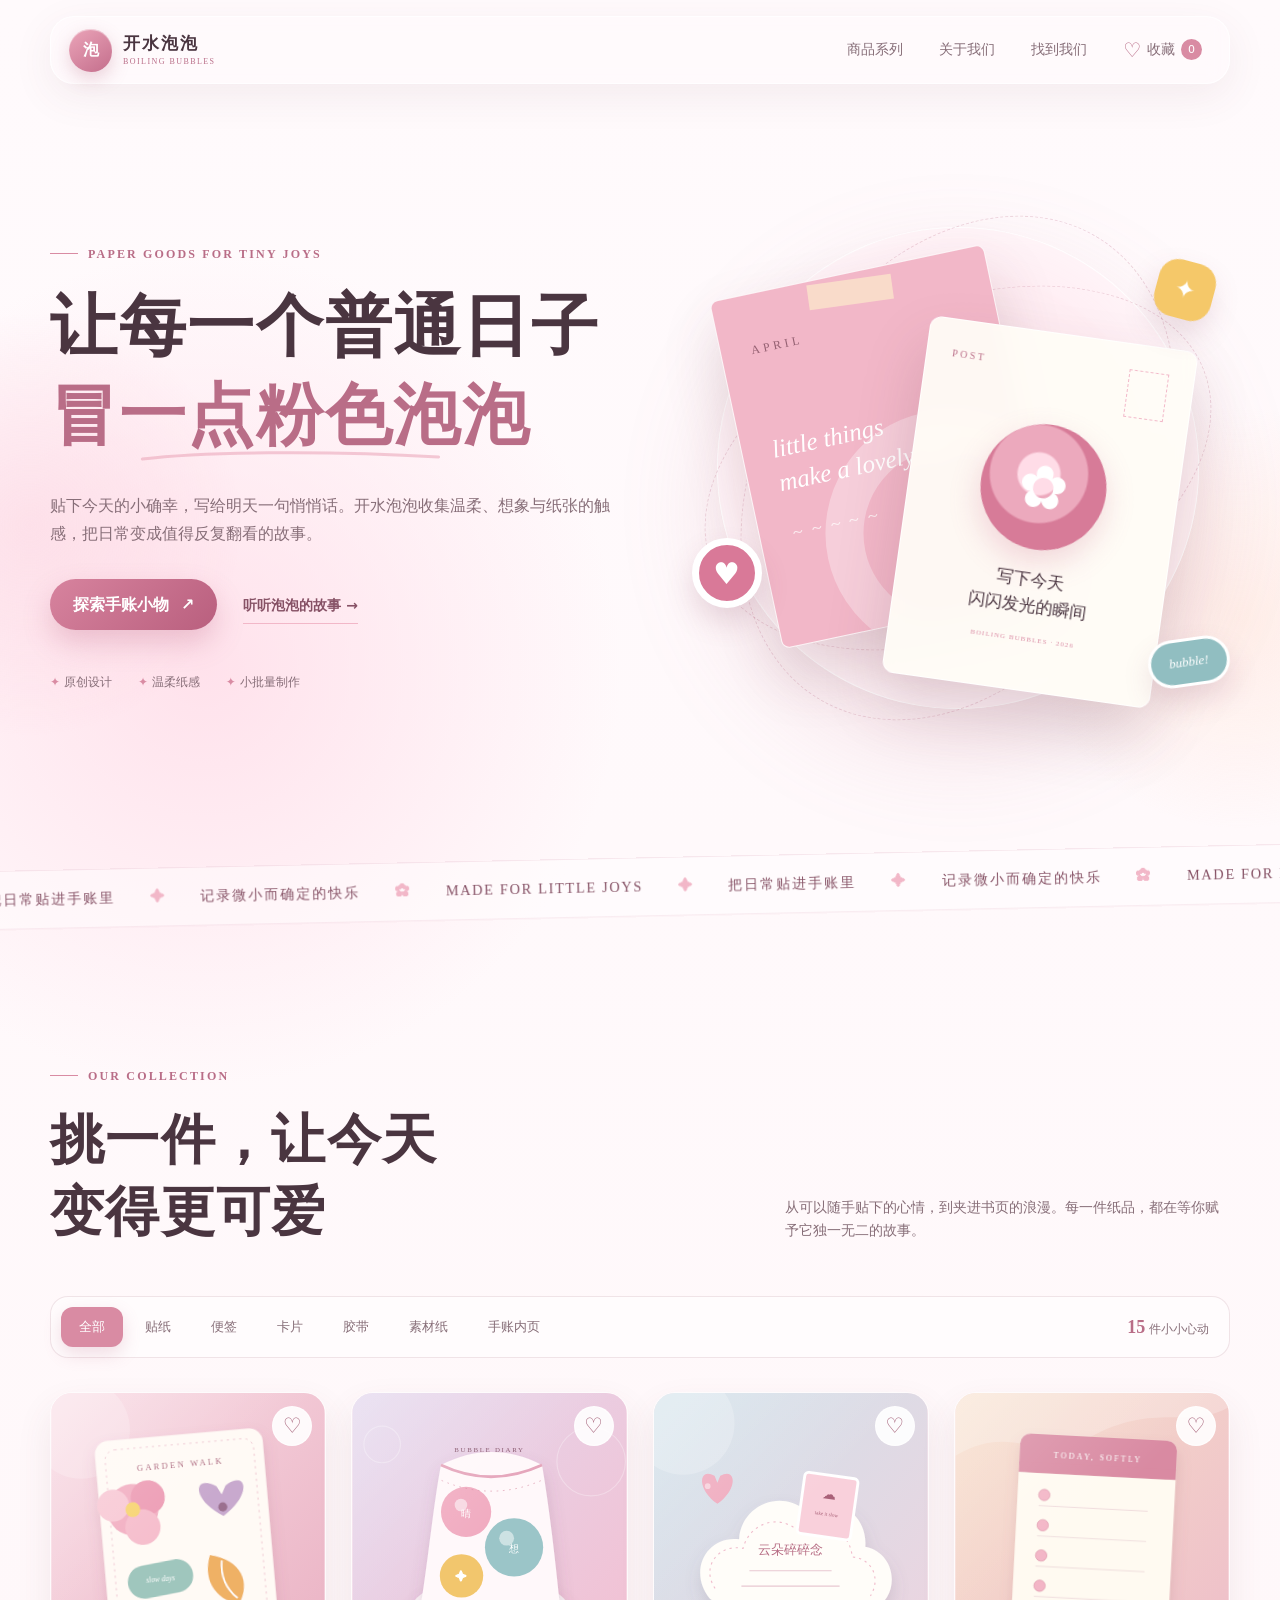
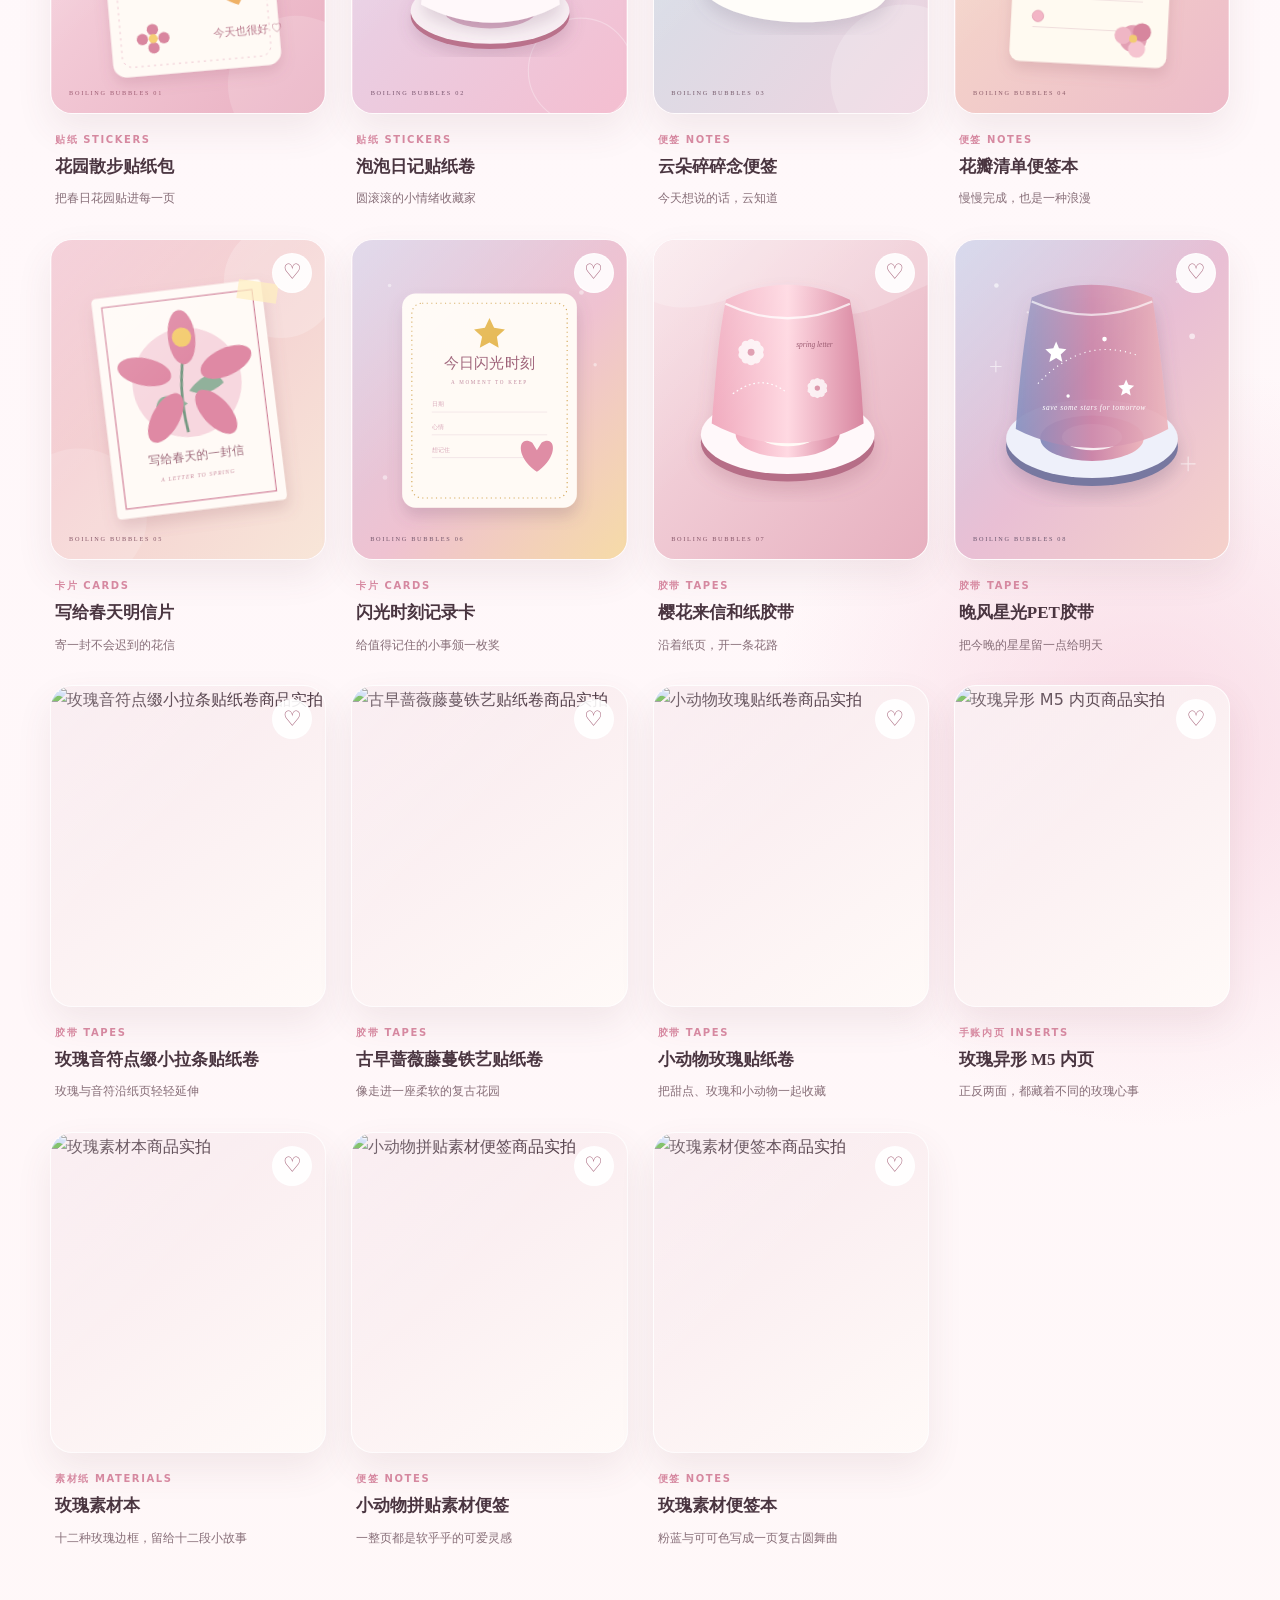
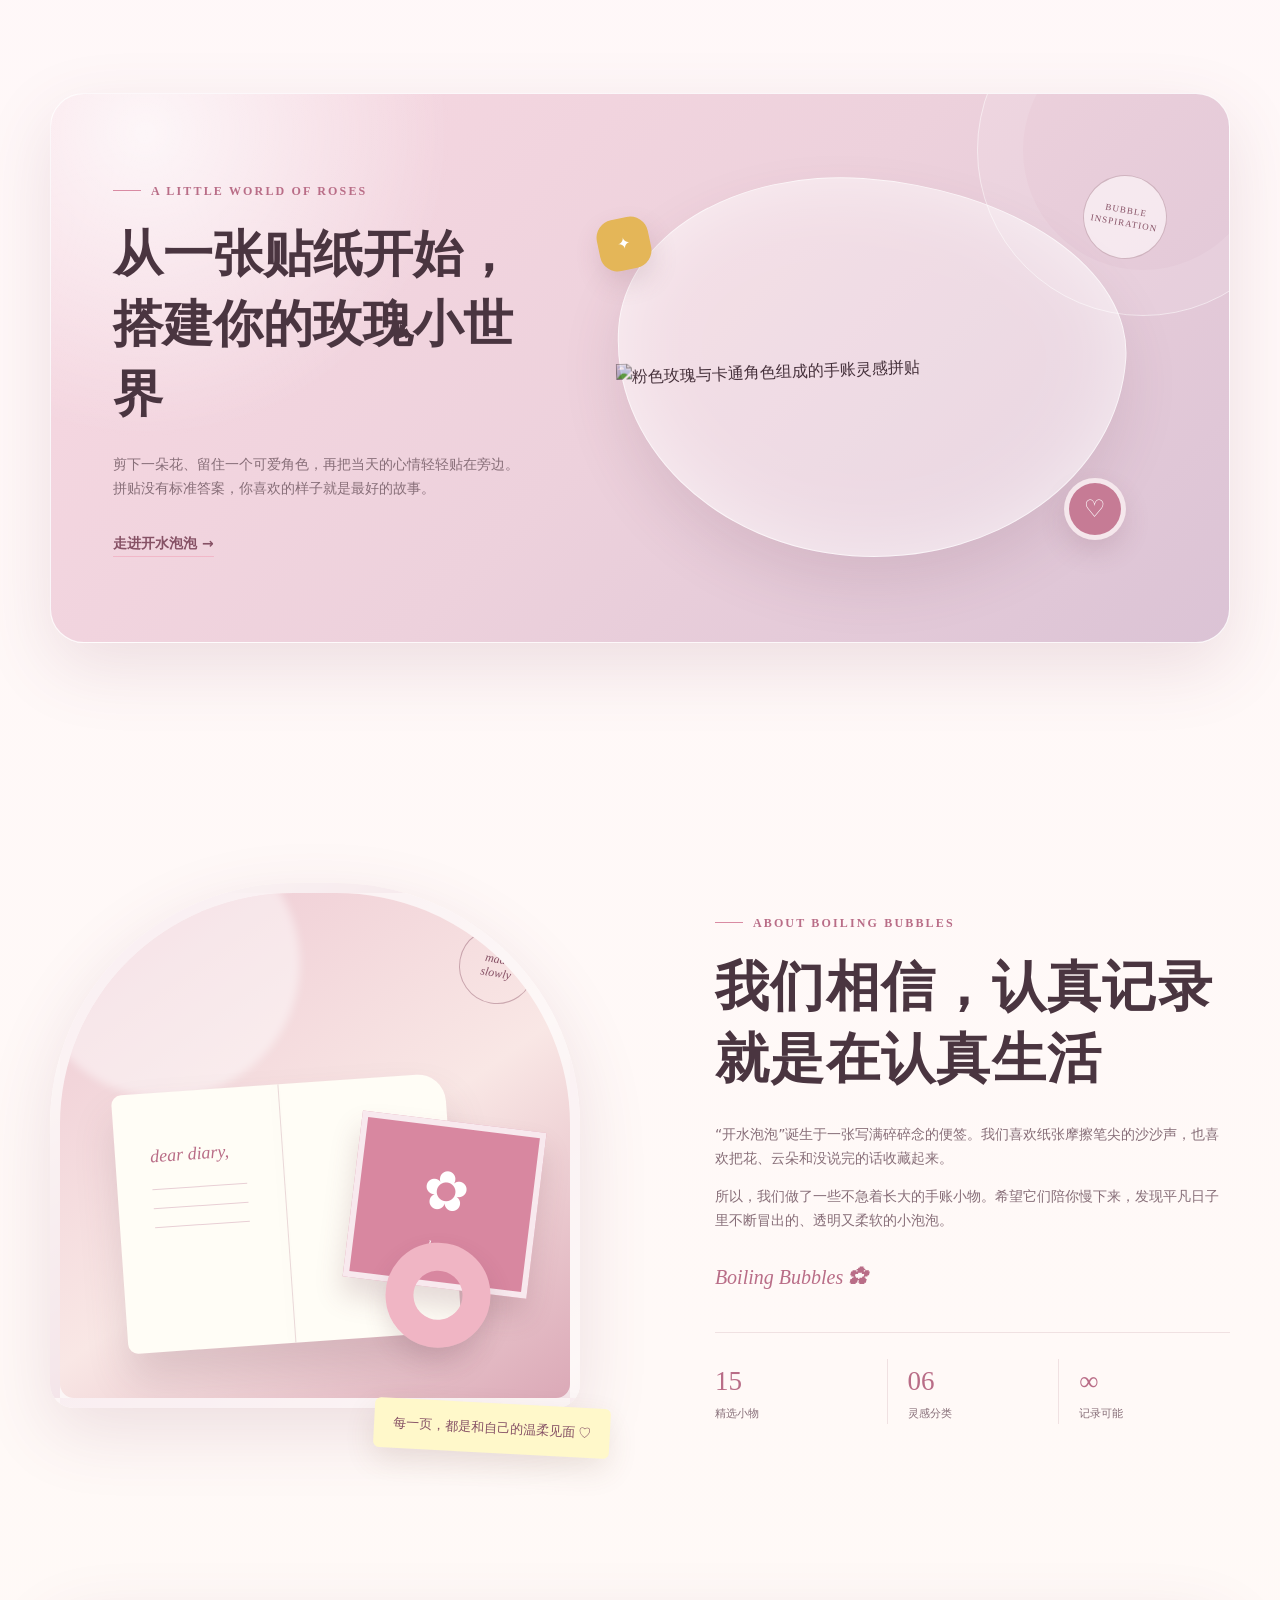
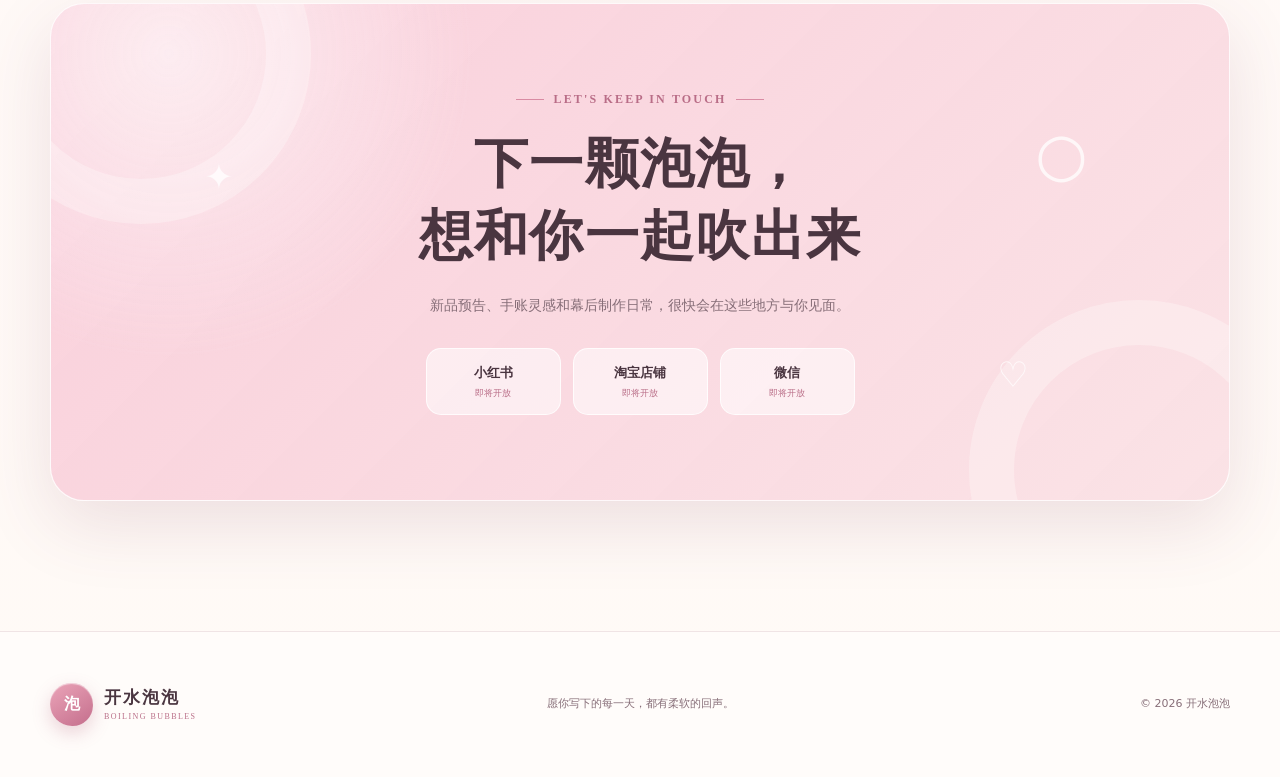
==== commit b21149ec: "添加部分商品图" ====
--- a/index.html
+++ b/index.html
@@ -99,8 +99,10 @@
           <button class="filter-button" type="button" data-filter="notes" aria-pressed="false">便签</button>
           <button class="filter-button" type="button" data-filter="cards" aria-pressed="false">卡片</button>
           <button class="filter-button" type="button" data-filter="tapes" aria-pressed="false">胶带</button>
-        </div>
-        <p class="result-count" aria-live="polite"><strong data-result-count>8</strong> 件小小心动</p>
+          <button class="filter-button" type="button" data-filter="materials" aria-pressed="false">素材纸</button>
+          <button class="filter-button" type="button" data-filter="inserts" aria-pressed="false">手账内页</button>
+        </div>
+        <p class="result-count" aria-live="polite"><strong data-result-count>15</strong> 件小小心动</p>
       </div>
 
       <div class="product-grid" data-product-grid></div>
@@ -109,6 +111,23 @@
         <h3>收藏夹还空空的</h3>
         <p>遇见喜欢的小物，就点亮它右上角的爱心吧。</p>
         <button class="button button--primary" type="button" data-show-all>去逛逛</button>
+      </div>
+    </section>
+
+    <section class="inspiration section-shell" aria-labelledby="inspiration-title">
+      <div class="inspiration-card reveal">
+        <div class="inspiration-copy">
+          <p class="eyebrow"><span></span> A little world of roses</p>
+          <h2 id="inspiration-title">从一张贴纸开始，<br>搭建你的玫瑰小世界</h2>
+          <p>剪下一朵花、留住一个可爱角色，再把当天的心情轻轻贴在旁边。拼贴没有标准答案，你喜欢的样子就是最好的故事。</p>
+          <a class="text-link" href="#about">走进开水泡泡 <span aria-hidden="true">→</span></a>
+        </div>
+        <div class="inspiration-art">
+          <span class="inspiration-label">BUBBLE<br>INSPIRATION</span>
+          <img src="assets/products/real/开水泡泡灵感拼贴.webp" alt="粉色玫瑰与卡通角色组成的手账灵感拼贴" loading="lazy" decoding="async">
+          <span class="inspiration-spark inspiration-spark--one" aria-hidden="true">✦</span>
+          <span class="inspiration-spark inspiration-spark--two" aria-hidden="true">♡</span>
+        </div>
       </div>
     </section>
 
@@ -132,8 +151,8 @@
         <p>所以，我们做了一些不急着长大的手账小物。希望它们陪你慢下来，发现平凡日子里不断冒出的、透明又柔软的小泡泡。</p>
         <div class="about-signature">Boiling Bubbles <span>✿</span></div>
         <dl class="about-stats">
-          <div><dt>08</dt><dd>首发小物</dd></div>
-          <div><dt>04</dt><dd>灵感系列</dd></div>
+          <div><dt>15</dt><dd>精选小物</dd></div>
+          <div><dt>06</dt><dd>灵感分类</dd></div>
           <div><dt>∞</dt><dd>记录可能</dd></div>
         </dl>
       </div>
@@ -176,7 +195,6 @@
           <p><span>材质</span><strong data-modal-material></strong></p>
         </div>
         <div class="modal-footer">
-          <span class="modal-price" data-modal-price></span>
           <button class="button button--primary" type="button" data-modal-favorite></button>
         </div>
       </div>
--- a/styles.css
+++ b/styles.css
@@ -25,7 +25,7 @@
 }
 
 html {
-  scroll-behavior: smooth;
+  scroll-behavior: auto;
   overflow-x: hidden;
 }
 
@@ -88,7 +88,6 @@
   width: 420px;
   height: 420px;
   border-radius: 50%;
-  filter: blur(80px);
   opacity: 0.35;
   pointer-events: none;
 }
@@ -96,13 +95,13 @@
 .page-glow--one {
   left: -180px;
   top: 35%;
-  background: #fac6d6;
+  background: radial-gradient(circle, #fac6d6 0%, rgba(250, 198, 214, 0.55) 36%, transparent 72%);
 }
 
 .page-glow--two {
   right: -170px;
   bottom: 8%;
-  background: #ffd9c5;
+  background: radial-gradient(circle, #ffd9c5 0%, rgba(255, 217, 197, 0.5) 36%, transparent 72%);
 }
 
 .section-shell {
@@ -115,11 +114,11 @@
   z-index: 100;
   top: 0;
   padding: 16px 0;
-  transition: padding 0.25s ease;
-}
-
-.site-header.is-scrolled {
-  padding: 8px 0;
+}
+
+.site-header.is-scrolled .nav-wrap {
+  background: rgba(255, 250, 252, 0.9);
+  box-shadow: 0 10px 32px rgba(110, 62, 81, 0.12);
 }
 
 .nav-wrap {
@@ -134,8 +133,8 @@
   border-radius: 24px;
   background: rgba(255, 250, 252, 0.7);
   box-shadow: 0 12px 40px rgba(110, 62, 81, 0.08);
-  backdrop-filter: blur(20px);
-  -webkit-backdrop-filter: blur(20px);
+  backdrop-filter: blur(10px);
+  -webkit-backdrop-filter: blur(10px);
 }
 
 .brand {
@@ -718,6 +717,18 @@
   transform: scale(1.045);
 }
 
+.product-card--photo .product-visual {
+  background: linear-gradient(145deg, #f8e8ed, #fffaf8);
+}
+
+.product-card--photo .product-visual img {
+  object-fit: contain;
+}
+
+.product-card--photo:hover .product-visual img {
+  transform: scale(1.018);
+}
+
 .favorite-button {
   position: absolute;
   z-index: 2;
@@ -730,8 +741,7 @@
   border: 1px solid rgba(255, 255, 255, 0.75);
   border-radius: 50%;
   color: var(--rose-700, #a35e76);
-  background: rgba(255, 255, 255, 0.72);
-  backdrop-filter: blur(10px);
+  background: rgba(255, 255, 255, 0.9);
   cursor: pointer;
   font-size: 21px;
   line-height: 1;
@@ -758,8 +768,7 @@
   border: 0;
   border-radius: 13px;
   color: var(--rose-950);
-  background: rgba(255, 255, 255, 0.82);
-  backdrop-filter: blur(12px);
+  background: rgba(255, 255, 255, 0.93);
   cursor: pointer;
   font-size: 13px;
   font-weight: 700;
@@ -801,13 +810,6 @@
   font-weight: 600;
 }
 
-.product-price {
-  color: var(--rose-800);
-  font-family: Georgia, serif;
-  font-size: 14px;
-  white-space: nowrap;
-}
-
 .product-subtitle {
   margin: 7px 0 0;
   color: var(--muted);
@@ -837,6 +839,138 @@
   margin: 5px 0 20px;
   color: var(--muted);
   font-size: 13px;
+}
+
+.inspiration {
+  padding: 10px 0 150px;
+}
+
+.inspiration-card {
+  position: relative;
+  overflow: hidden;
+  min-height: 550px;
+  padding: 58px 62px;
+  display: grid;
+  grid-template-columns: 0.82fr 1.18fr;
+  align-items: center;
+  gap: 50px;
+  border: 1px solid rgba(255, 255, 255, 0.85);
+  border-radius: var(--radius-lg);
+  background:
+    radial-gradient(circle at 8% 7%, rgba(255, 255, 255, 0.78), transparent 19rem),
+    linear-gradient(135deg, #f8d9e2, #edd1dc 52%, #dbc3d5);
+  box-shadow: var(--shadow);
+}
+
+.inspiration-card::before {
+  position: absolute;
+  top: -110px;
+  right: -80px;
+  width: 330px;
+  height: 330px;
+  border: 1px solid rgba(255, 255, 255, 0.55);
+  border-radius: 50%;
+  content: "";
+  box-shadow: inset 0 0 0 45px rgba(255, 255, 255, 0.1);
+}
+
+.inspiration-copy {
+  position: relative;
+  z-index: 2;
+}
+
+.inspiration-copy h2 {
+  margin: 0 0 24px;
+  font-family: var(--serif);
+  font-size: clamp(34px, 4vw, 50px);
+  font-weight: 600;
+  line-height: 1.4;
+}
+
+.inspiration-copy > p:not(.eyebrow) {
+  margin: 0 0 28px;
+  color: var(--muted);
+  font-size: 14px;
+}
+
+.inspiration-art {
+  position: relative;
+  min-height: 430px;
+  display: grid;
+  place-items: center;
+}
+
+.inspiration-art::before {
+  position: absolute;
+  inset: 6% 7%;
+  border: 1px solid rgba(255, 255, 255, 0.72);
+  border-radius: 46% 54% 51% 49% / 44% 43% 57% 56%;
+  content: "";
+  background: rgba(255, 255, 255, 0.28);
+  box-shadow: inset 0 0 75px rgba(255, 255, 255, 0.5), 0 28px 55px rgba(105, 63, 83, 0.13);
+  transform: rotate(4deg);
+}
+
+.inspiration-art img {
+  position: relative;
+  z-index: 1;
+  width: min(88%, 510px);
+  max-height: 470px;
+  object-fit: contain;
+  mix-blend-mode: multiply;
+  filter: saturate(0.88) contrast(0.98);
+  transform: rotate(-2deg);
+}
+
+.inspiration-label {
+  position: absolute;
+  z-index: 2;
+  top: 5%;
+  right: 0;
+  width: 84px;
+  height: 84px;
+  display: grid;
+  place-items: center;
+  border: 1px solid rgba(132, 77, 96, 0.34);
+  border-radius: 50%;
+  color: var(--rose-800);
+  background: rgba(255, 250, 252, 0.62);
+  font-family: Georgia, serif;
+  font-size: 9px;
+  letter-spacing: 0.12em;
+  line-height: 1.45;
+  text-align: center;
+  transform: rotate(10deg);
+}
+
+.inspiration-spark {
+  position: absolute;
+  z-index: 2;
+  display: grid;
+  place-items: center;
+  color: #fff;
+  box-shadow: 0 12px 26px rgba(116, 66, 86, 0.16);
+}
+
+.inspiration-spark--one {
+  left: 4%;
+  top: 15%;
+  width: 52px;
+  height: 52px;
+  border-radius: 18px;
+  background: #e4b658;
+  transform: rotate(-12deg);
+}
+
+.inspiration-spark--two {
+  right: 7%;
+  bottom: 10%;
+  width: 62px;
+  height: 62px;
+  border: 5px solid rgba(255, 255, 255, 0.82);
+  border-radius: 50%;
+  background: #c67b95;
+  font-size: 24px;
 }
 
 .about {
@@ -1218,6 +1352,16 @@
   object-fit: cover;
 }
 
+.modal-image-wrap.is-photo {
+  padding: 18px;
+  background: linear-gradient(145deg, #f6e2e9, #fffaf8);
+}
+
+.modal-image-wrap.is-photo img {
+  object-fit: contain;
+  border-radius: 14px;
+}
+
 .modal-copy {
   padding: 65px 52px 45px;
   align-self: center;
@@ -1274,10 +1418,8 @@
   gap: 20px;
 }
 
-.modal-price {
-  color: var(--rose-800);
-  font-family: Georgia, serif;
-  font-size: 24px;
+.modal-footer .button {
+  margin-left: auto;
 }
 
 .toast {
@@ -1331,6 +1473,7 @@
 @media (max-width: 780px) {
   :root { --shell: min(100% - 32px, 640px); }
 
+  .page-glow { display: none; }
   .site-header { padding: 10px 0; }
   .nav-wrap { min-height: 62px; }
   .menu-toggle { display: block; }
@@ -1369,6 +1512,10 @@
   .hero-art { min-height: 520px; margin-top: 20px; transform: scale(0.9); }
   .section-heading { grid-template-columns: 1fr; gap: 20px; }
   .product-grid { grid-template-columns: repeat(2, 1fr); }
+  .inspiration { padding-bottom: 100px; }
+  .inspiration-card { padding: 48px 36px; grid-template-columns: 1fr; gap: 25px; text-align: center; }
+  .inspiration-copy .eyebrow { justify-content: center; }
+  .inspiration-art { min-height: 390px; }
   .about { padding-top: 50px; grid-template-columns: 1fr; gap: 55px; }
   .about-art { min-height: 530px; }
   .about-copy { text-align: center; }
@@ -1391,17 +1538,21 @@
   .collections { padding: 105px 0 90px; }
   .section-heading h2, .about-copy h2, .contact-card h2 { font-size: 33px; }
   .filter-row { align-items: start; flex-direction: column; }
-  .filter-buttons { width: 100%; display: grid; grid-template-columns: repeat(5, 1fr); }
-  .filter-button { padding-inline: 6px; }
+  .filter-buttons { width: 100%; flex-wrap: nowrap; overflow-x: auto; padding-bottom: 3px; scrollbar-width: none; }
+  .filter-buttons::-webkit-scrollbar { display: none; }
+  .filter-button { flex: 0 0 auto; padding-inline: 13px; }
   .result-count { align-self: flex-end; }
   .product-grid { gap: 14px; }
   .product-title-row { display: block; }
   .product-title-row h3 { font-size: 15px; }
-  .product-price { display: block; margin-top: 4px; }
   .product-subtitle { display: none; }
   .quick-view { opacity: 1; transform: none; font-size: 11px; }
   .favorite-button { width: 36px; height: 36px; }
   .about { padding-bottom: 105px; }
+  .inspiration-card { padding: 42px 20px; }
+  .inspiration-copy h2 { font-size: 31px; }
+  .inspiration-art { min-height: 330px; }
+  .inspiration-label { width: 68px; height: 68px; font-size: 8px; }
   .about-art { min-height: 430px; }
   .about-photo { right: 10px; bottom: 35px; }
   .desk-scene { inset: 80px 20px 20px; }
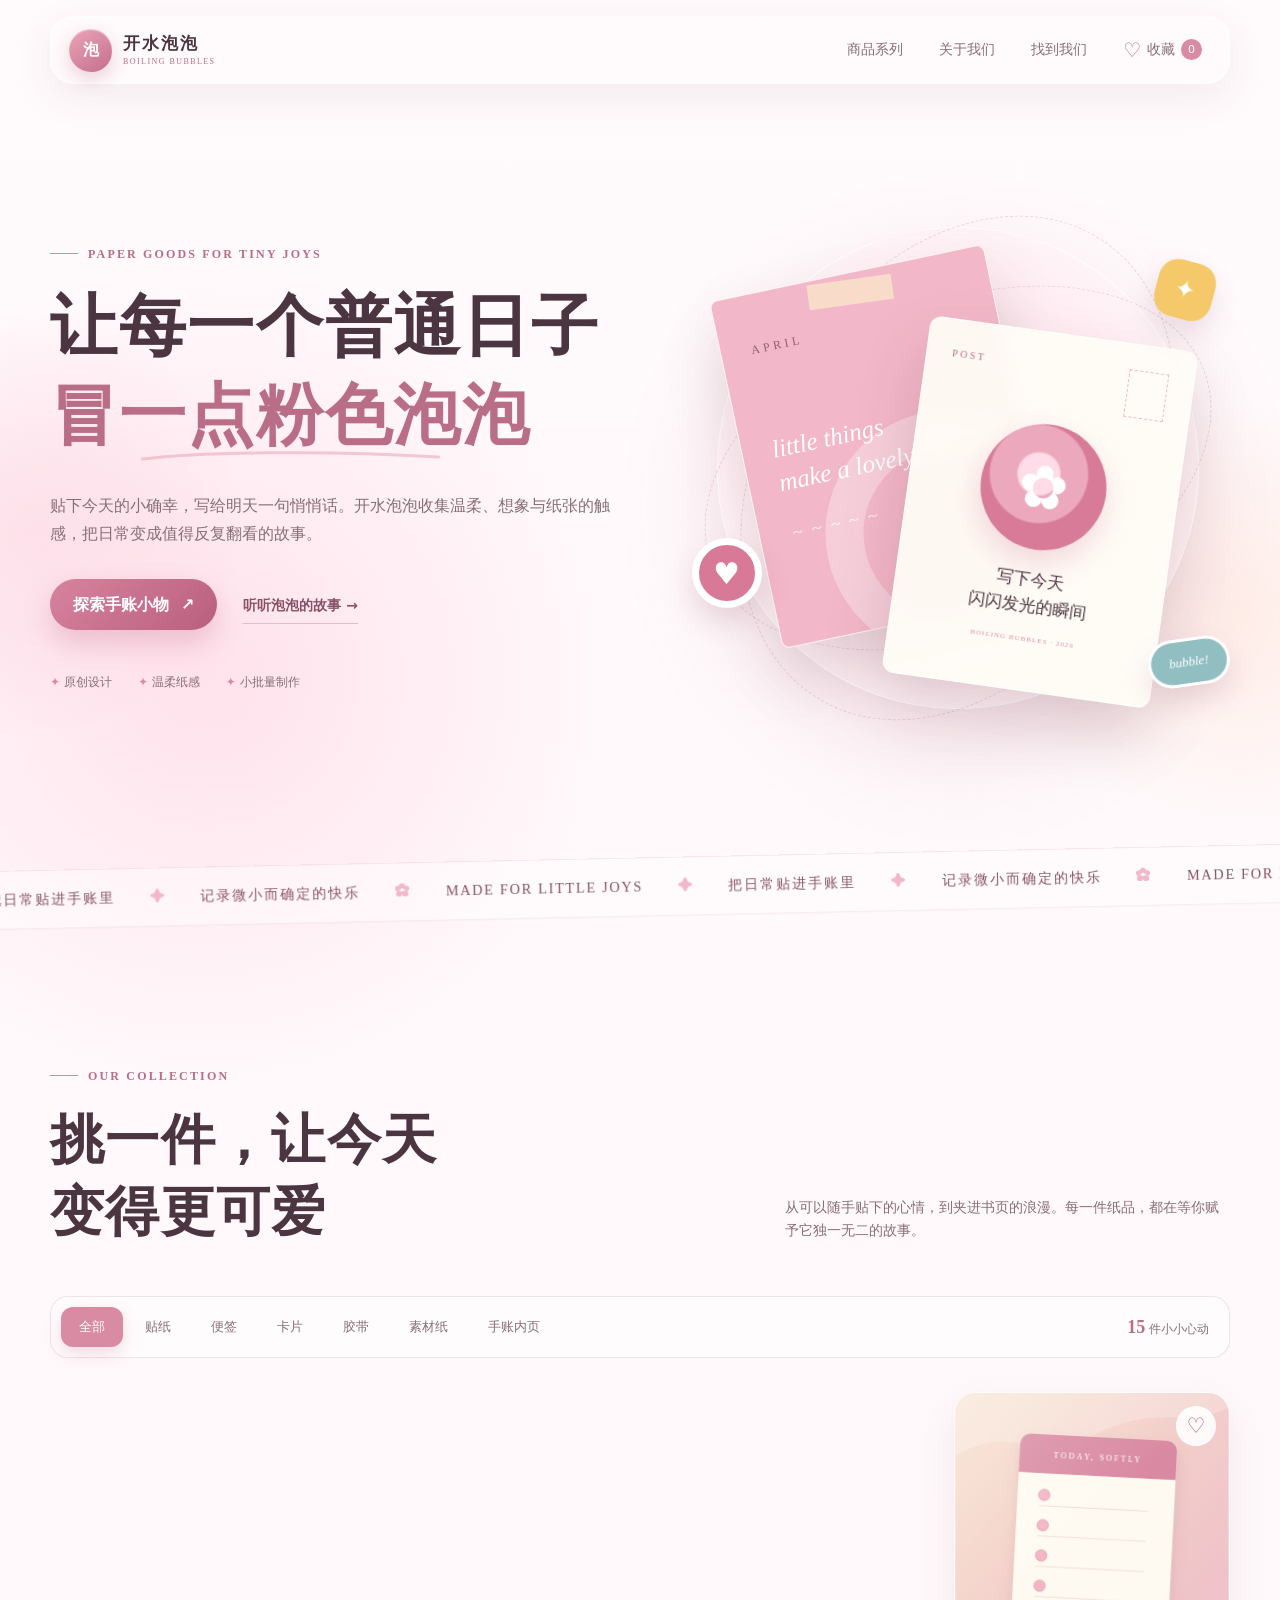
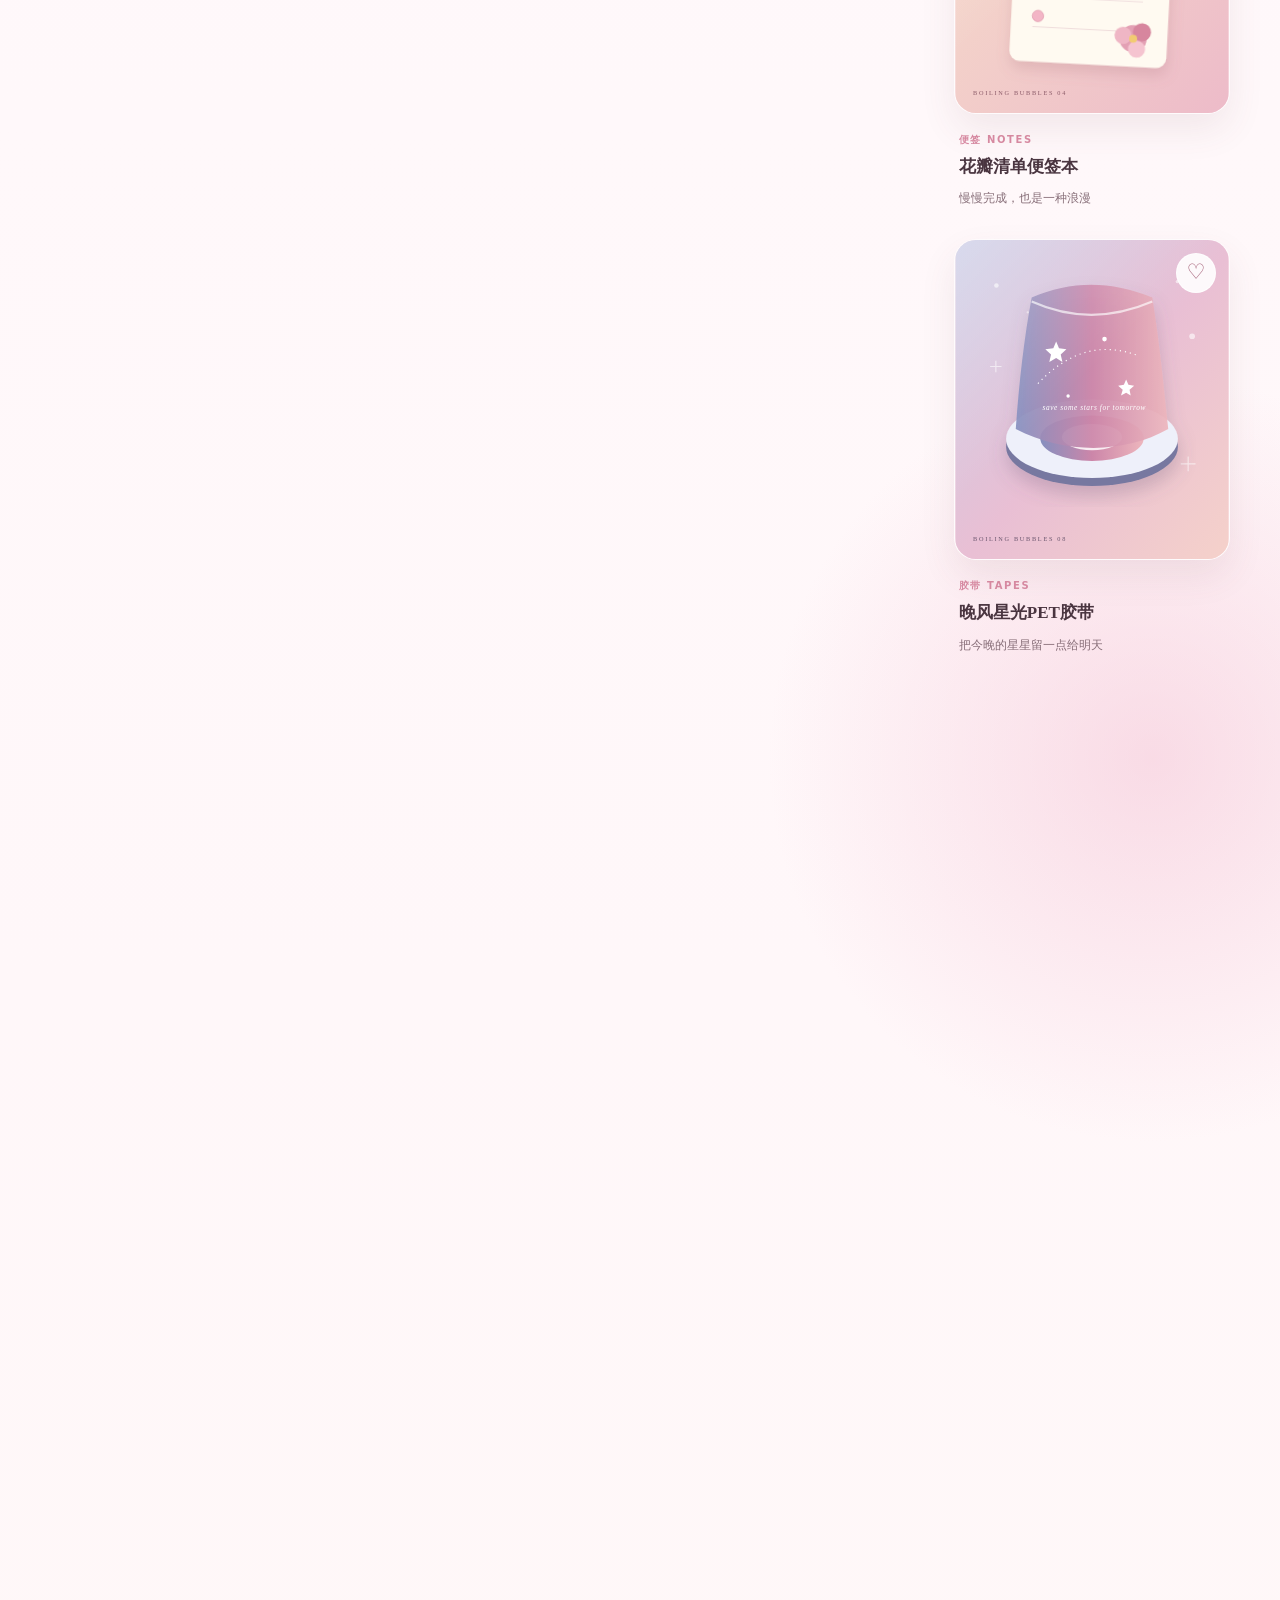
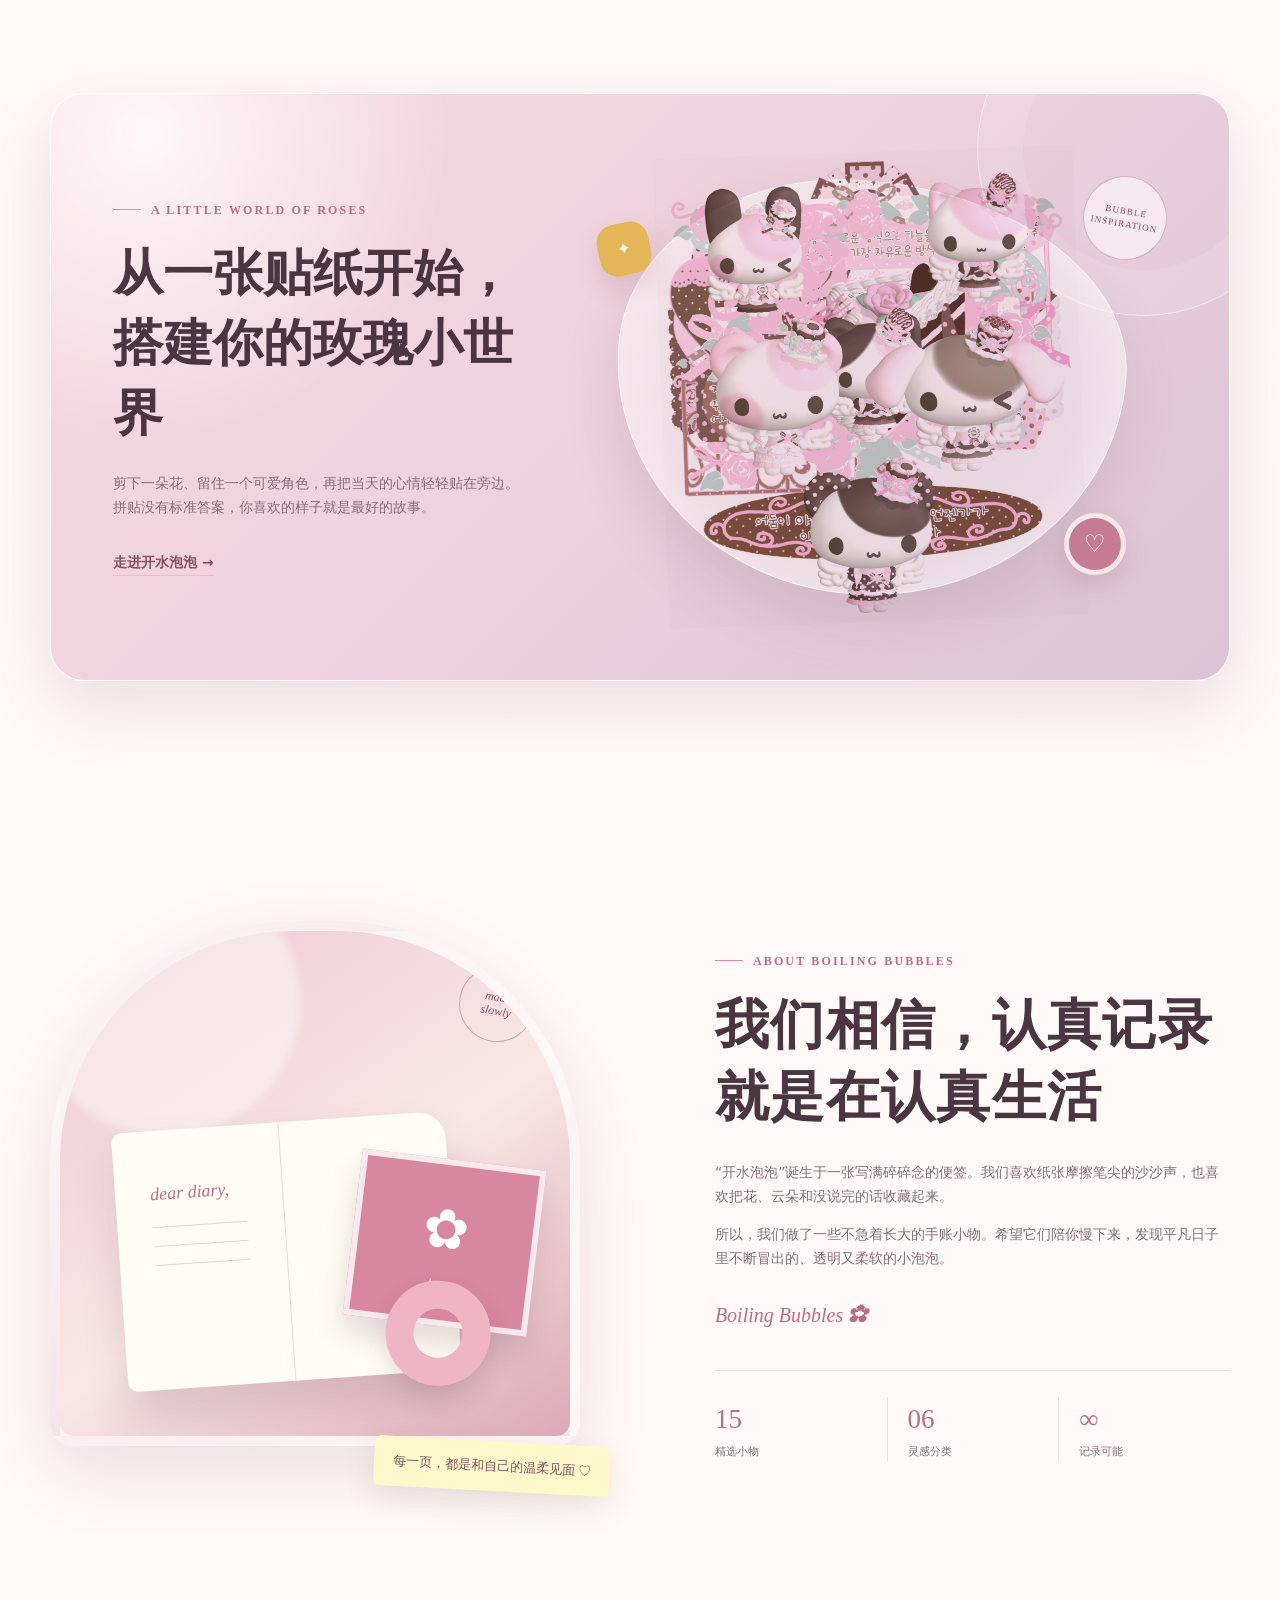
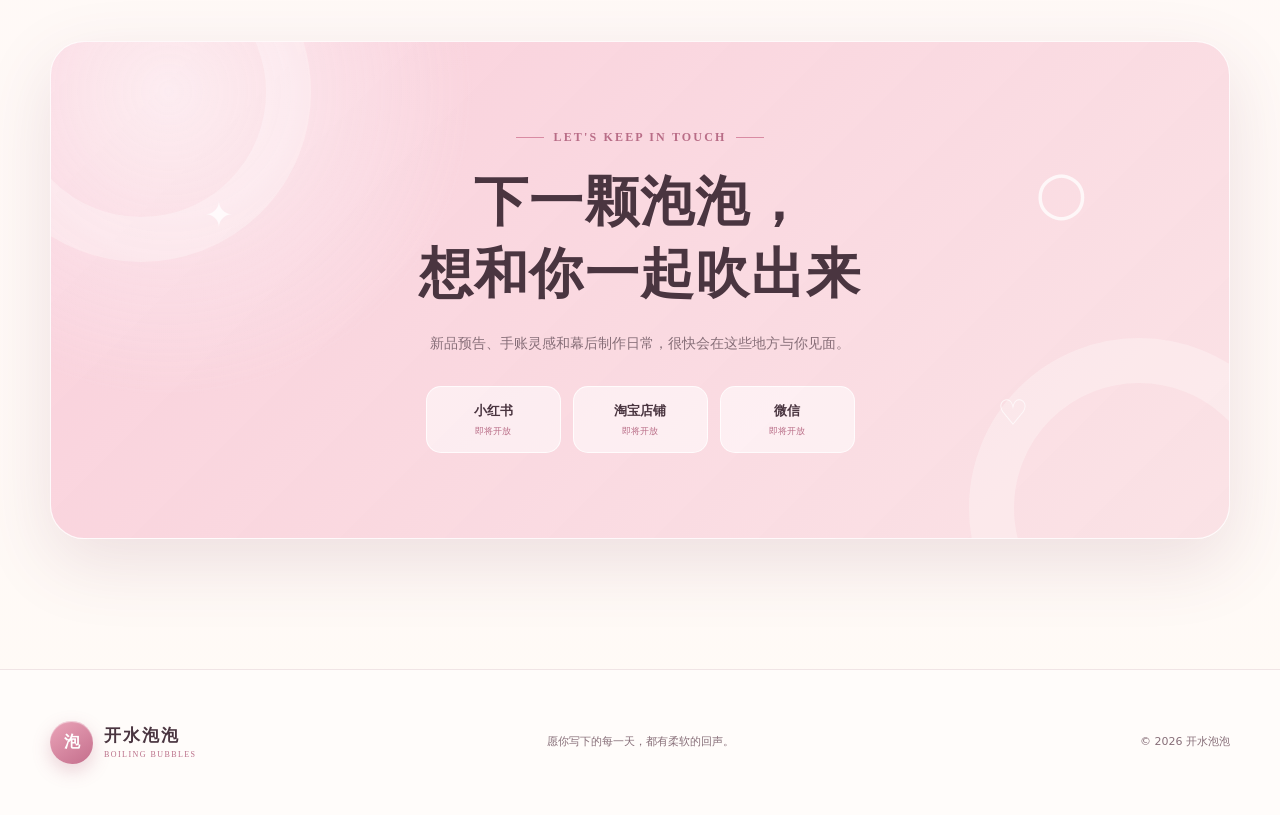
==== commit 4b93ff8d: "优化商品区域跳转位置" ====
--- a/index.html
+++ b/index.html
@@ -83,8 +83,8 @@
       </div>
     </section>
 
-    <section class="collections section-shell" id="collections" aria-labelledby="collections-title">
-      <div class="section-heading reveal">
+    <section class="collections section-shell" aria-labelledby="collections-title">
+      <div class="section-heading reveal" id="collections">
         <div>
           <p class="eyebrow"><span></span> Our collection</p>
           <h2 id="collections-title">挑一件，让今天<br>变得更可爱</h2>
--- a/styles.css
+++ b/styles.css
@@ -607,6 +607,7 @@
   grid-template-columns: 1fr 0.68fr;
   align-items: end;
   gap: 80px;
+  scroll-margin-top: 110px;
 }
 
 .section-heading h2,
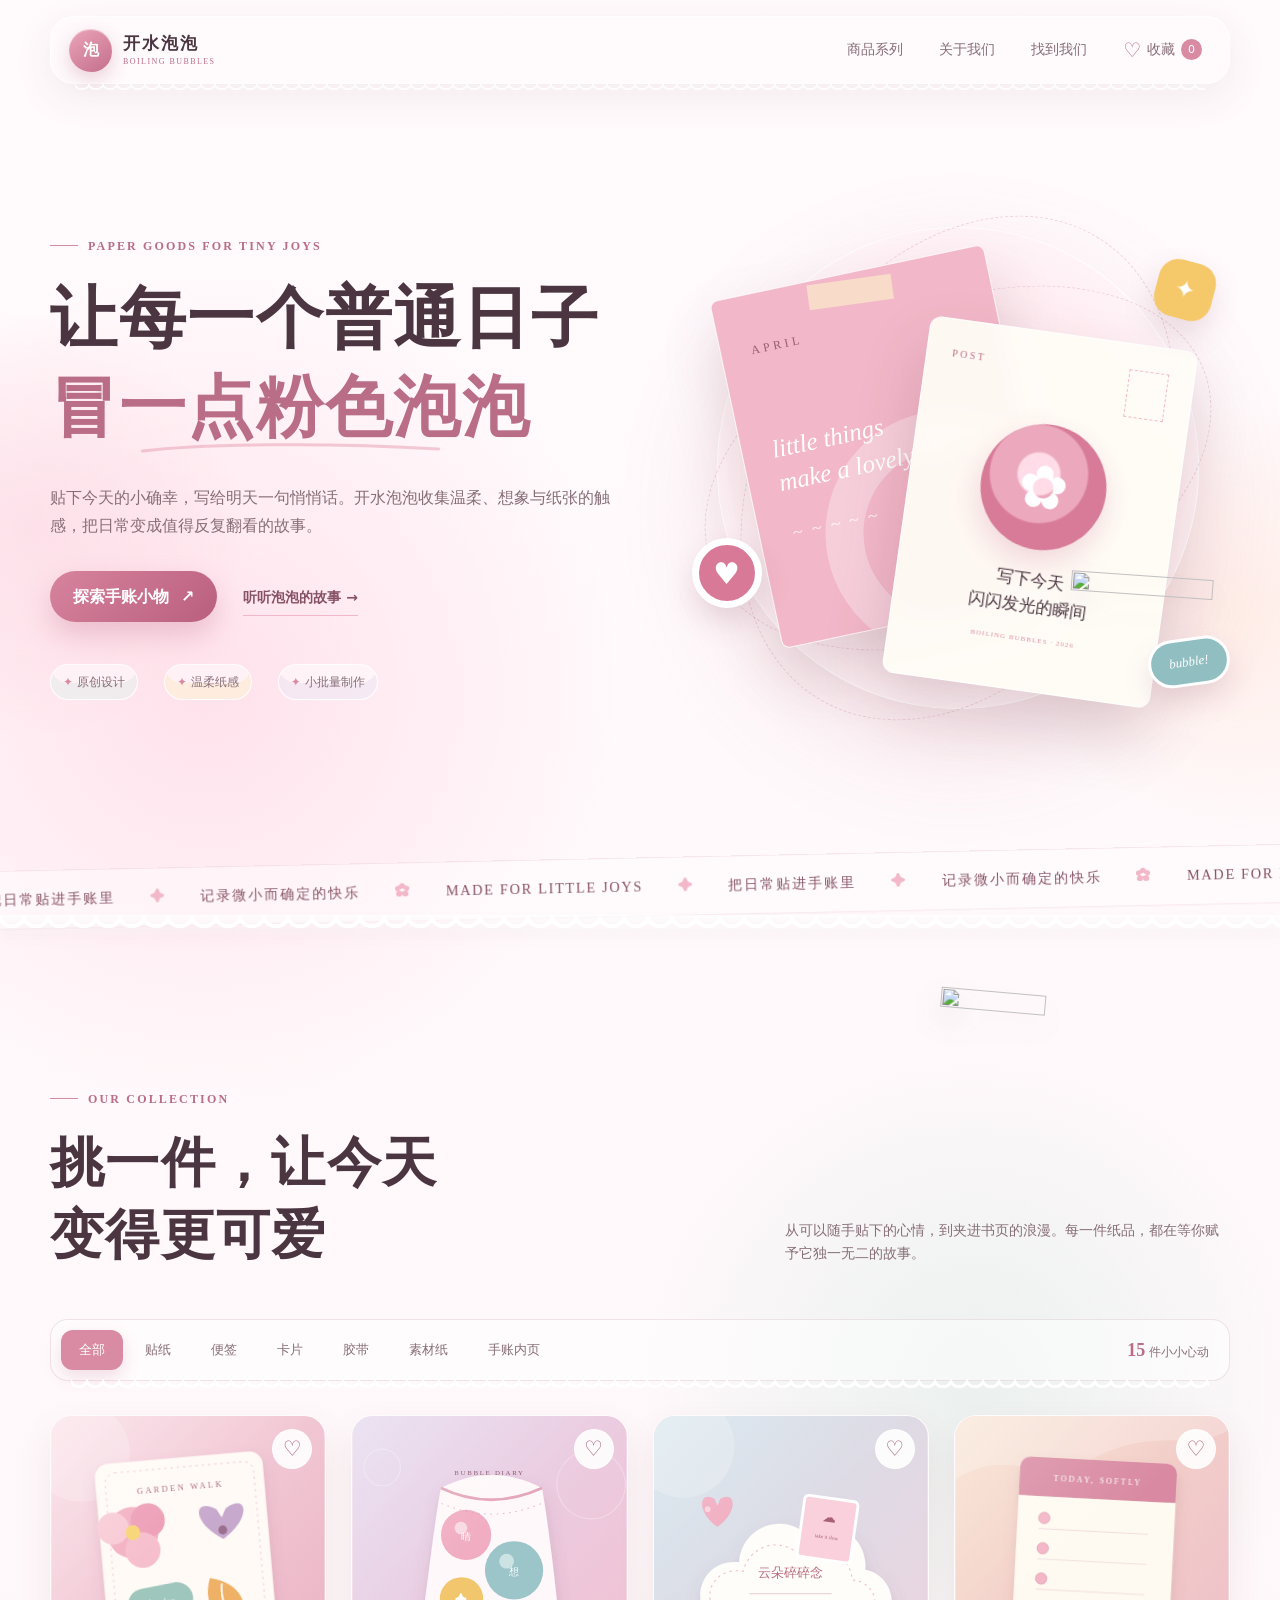
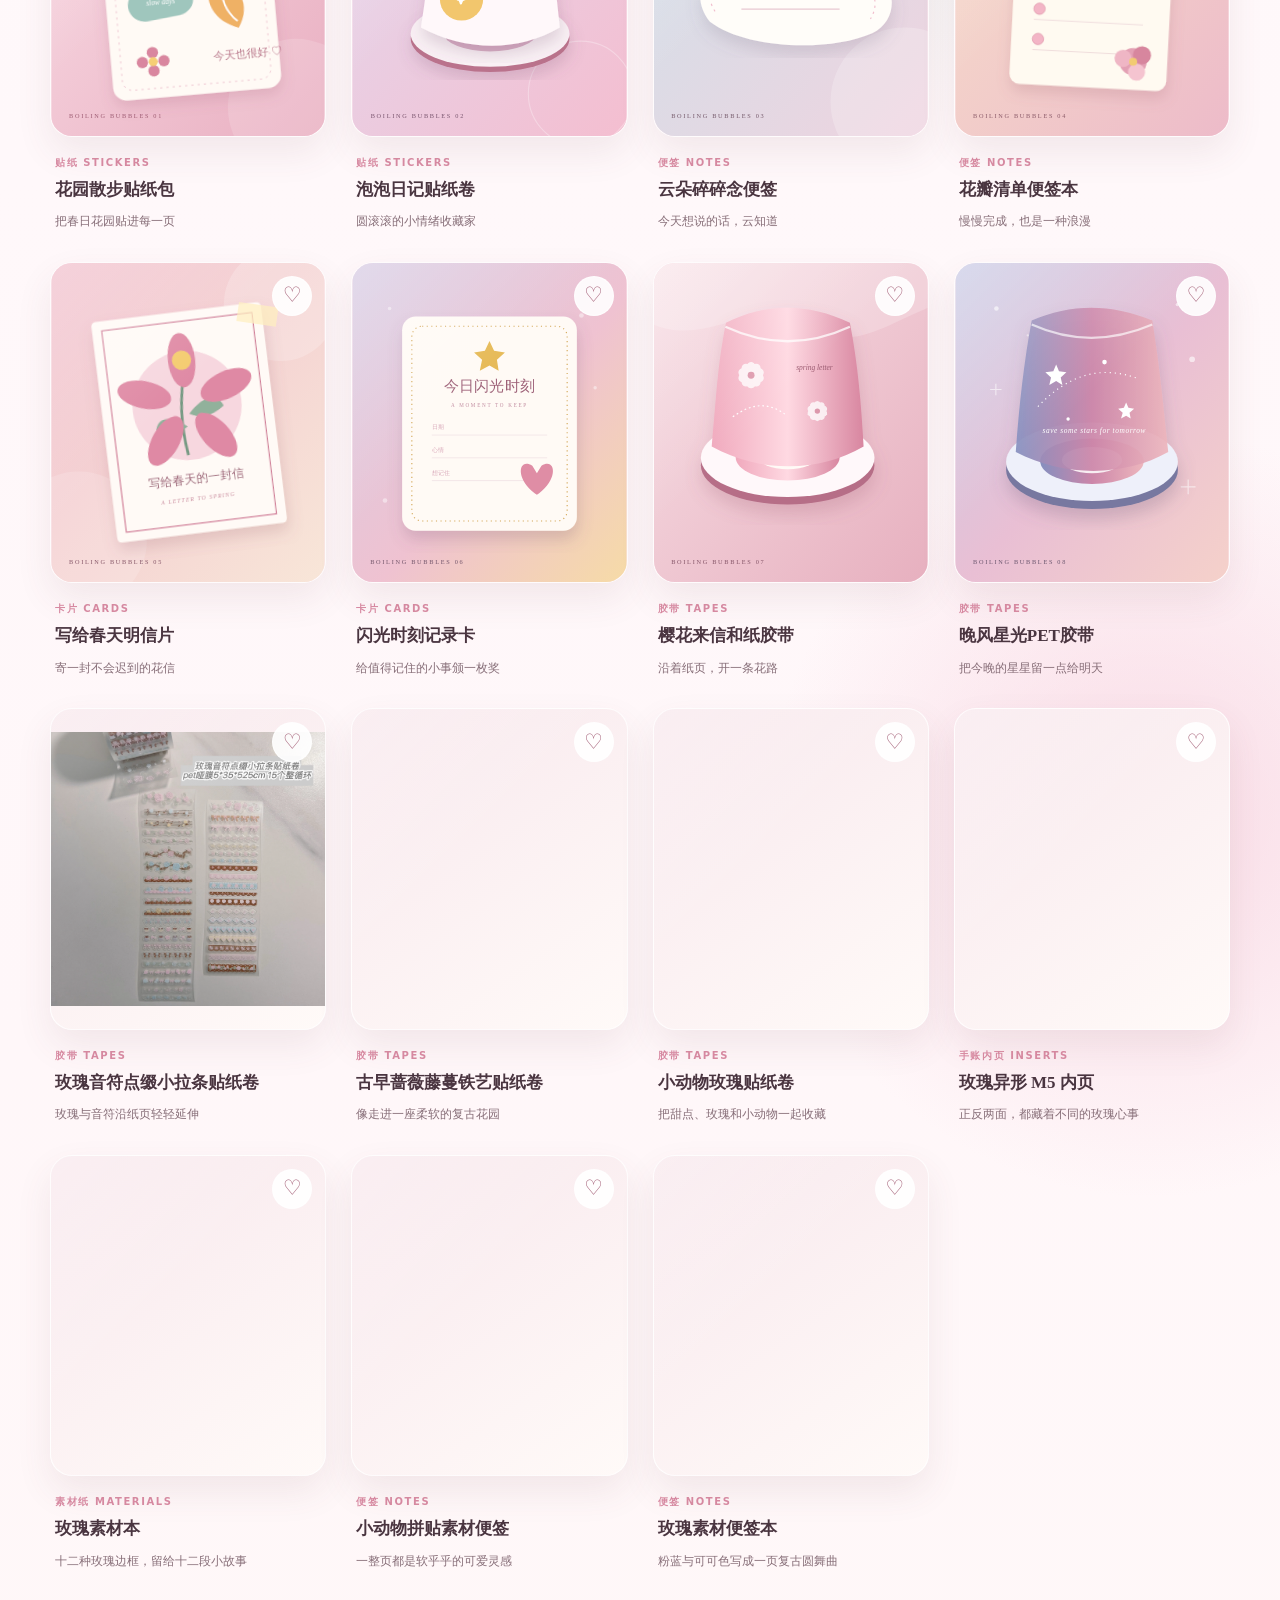
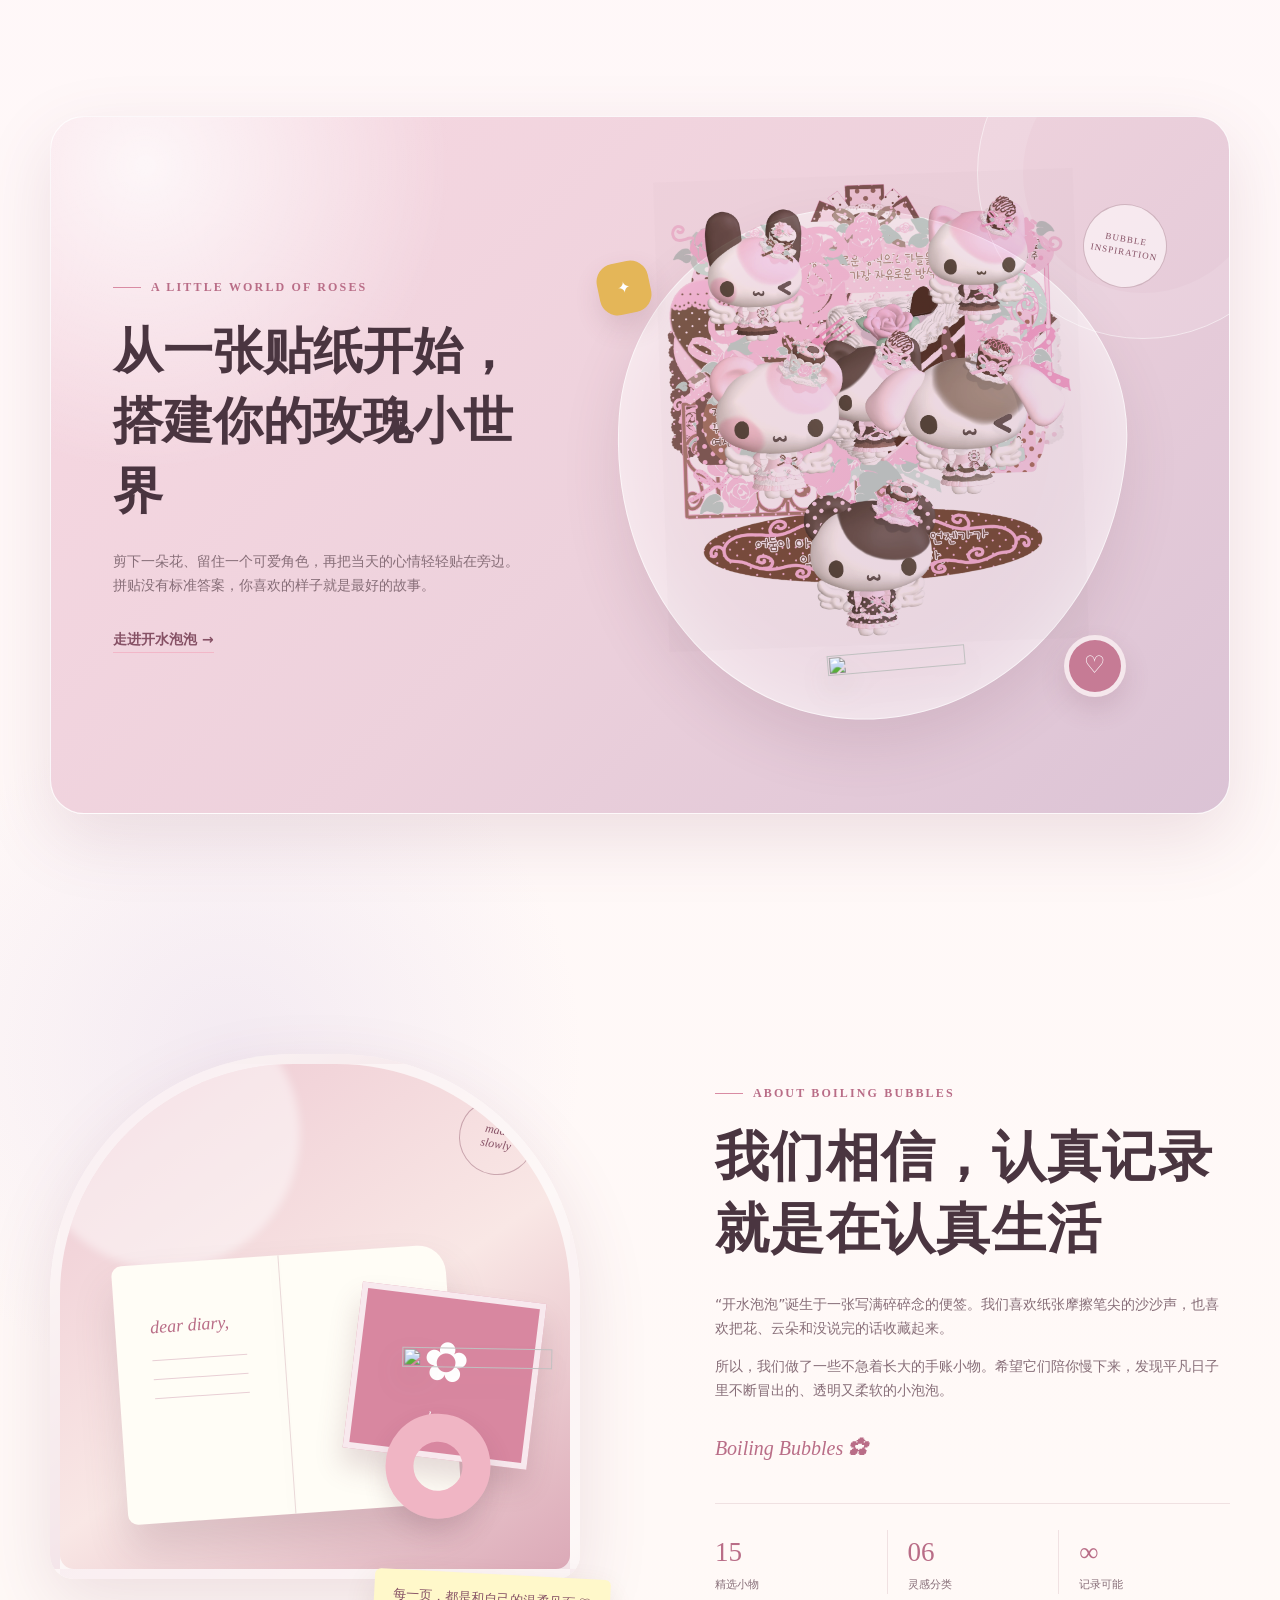
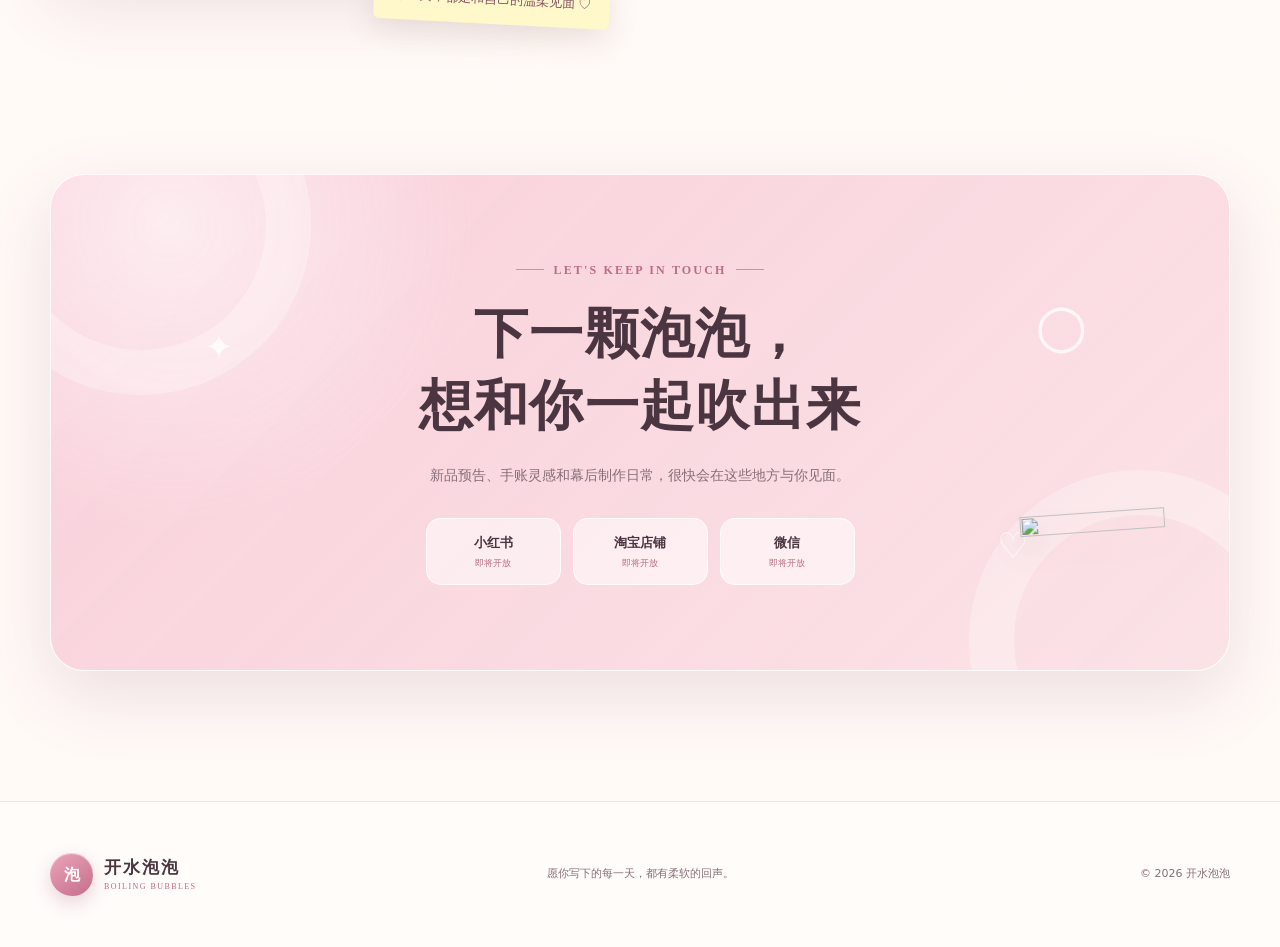
==== commit 375bcd87: "优化页面展示，增加开场动画" ====
--- a/index.html
+++ b/index.html
@@ -12,6 +12,19 @@
 </head>
 <body>
   <a class="skip-link" href="#main">跳到主要内容</a>
+  <div class="welcome-scene" data-welcome-scene>
+    <button class="welcome-skip" type="button" data-welcome-skip>跳过动画</button>
+    <div class="welcome-curtain welcome-curtain--left" aria-hidden="true"></div>
+    <div class="welcome-curtain welcome-curtain--right" aria-hidden="true"></div>
+    <div class="welcome-stage" aria-hidden="true">
+      <div class="welcome-bubble">你好呀，欢迎来到<br><strong>开水泡泡</strong><span>♡</span></div>
+      <div class="welcome-mascot">
+        <img src="assets/mascots/wink-bunny.webp" alt="" width="569" height="760">
+        <span></span>
+      </div>
+      <p>把今天变得更可爱一点</p>
+    </div>
+  </div>
   <div class="page-glow page-glow--one" aria-hidden="true"></div>
   <div class="page-glow page-glow--two" aria-hidden="true"></div>
 
@@ -73,6 +86,7 @@
         <div class="floating-sticker sticker--heart">♥</div>
         <div class="floating-sticker sticker--star">✦</div>
         <div class="floating-sticker sticker--bubble">bubble!</div>
+        <img class="mascot mascot--hero" src="assets/mascots/mint-cat.webp" alt="" width="644" height="760" aria-hidden="true">
       </div>
     </section>
 
@@ -82,6 +96,7 @@
         <span aria-hidden="true">把日常贴进手账里</span><b aria-hidden="true">✦</b><span aria-hidden="true">记录微小而确定的快乐</span><b aria-hidden="true">✿</b><span aria-hidden="true">MADE FOR LITTLE JOYS</span><b aria-hidden="true">✦</b>
       </div>
     </section>
+    <div class="lace-divider" aria-hidden="true"></div>
 
     <section class="collections section-shell" aria-labelledby="collections-title">
       <div class="section-heading reveal" id="collections">
@@ -90,9 +105,10 @@
           <h2 id="collections-title">挑一件，让今天<br>变得更可爱</h2>
         </div>
         <p>从可以随手贴下的心情，到夹进书页的浪漫。每一件纸品，都在等你赋予它独一无二的故事。</p>
-      </div>
-
-      <div class="filter-row reveal" role="toolbar" aria-label="筛选商品">
+        <img class="mascot mascot--collection" src="assets/mascots/pink-cat.webp" alt="" width="613" height="760" aria-hidden="true" loading="lazy" decoding="async">
+      </div>
+
+      <div class="filter-row lace-card reveal" role="toolbar" aria-label="筛选商品">
         <div class="filter-buttons" data-filters>
           <button class="filter-button is-active" type="button" data-filter="all" aria-pressed="true">全部</button>
           <button class="filter-button" type="button" data-filter="stickers" aria-pressed="false">贴纸</button>
@@ -127,6 +143,7 @@
           <img src="assets/products/real/开水泡泡灵感拼贴.webp" alt="粉色玫瑰与卡通角色组成的手账灵感拼贴" loading="lazy" decoding="async">
           <span class="inspiration-spark inspiration-spark--one" aria-hidden="true">✦</span>
           <span class="inspiration-spark inspiration-spark--two" aria-hidden="true">♡</span>
+          <img class="mascot mascot--inspiration" src="assets/mascots/floppy-puppy.webp" alt="" width="760" height="602" aria-hidden="true" loading="lazy" decoding="async">
         </div>
       </div>
     </section>
@@ -139,6 +156,7 @@
             <div class="desk-book"><span>dear diary,</span><i></i><i></i><i></i></div>
             <div class="desk-card">✿<small>keep<br>the joy</small></div>
             <div class="desk-tape"></div>
+            <img class="mascot mascot--about" src="assets/mascots/cocoa-cat.webp" alt="" width="614" height="760" loading="lazy" decoding="async">
           </div>
         </div>
         <p class="hand-note">每一页，都是和自己的温柔见面 ♡</p>
@@ -169,6 +187,7 @@
           <button type="button" data-coming-soon="淘宝店铺"><strong>淘宝店铺</strong><small>即将开放</small></button>
           <button type="button" data-coming-soon="微信"><strong>微信</strong><small>即将开放</small></button>
         </div>
+        <img class="mascot mascot--contact" src="assets/mascots/polka-puppy.webp" alt="" width="646" height="760" aria-hidden="true" loading="lazy" decoding="async">
       </div>
     </section>
   </main>
--- a/styles.css
+++ b/styles.css
@@ -8,6 +8,11 @@
   --rose-100: #fde9ef;
   --rose-50: #fff7f9;
   --cream: #fffdf9;
+  --butter: #f8d47e;
+  --mint: #a9d4c8;
+  --lilac: #cbb8dc;
+  --peach: #f5c8ad;
+  --cocoa: #76594f;
   --ink: #4a3540;
   --muted: #876e78;
   --white-glass: rgba(255, 255, 255, 0.58);
@@ -34,7 +39,9 @@
   color: var(--ink);
   background:
     radial-gradient(circle at 16% 12%, rgba(255, 219, 231, 0.78), transparent 26rem),
+    radial-gradient(circle at 76% 24%, rgba(192, 224, 214, 0.32), transparent 21rem),
     radial-gradient(circle at 90% 42%, rgba(243, 191, 210, 0.5), transparent 24rem),
+    radial-gradient(circle at 18% 74%, rgba(210, 193, 226, 0.26), transparent 22rem),
     linear-gradient(180deg, #fffafc 0%, #fff7f9 46%, #fffaf6 100%);
   font-family: var(--sans);
   line-height: 1.7;
@@ -43,6 +50,10 @@
 }
 
 body.modal-open {
+  overflow: hidden;
+}
+
+body.is-welcoming {
   overflow: hidden;
 }
 
@@ -122,6 +133,7 @@
 }
 
 .nav-wrap {
+  position: relative;
   width: var(--shell);
   min-height: 68px;
   margin: auto;
@@ -135,6 +147,18 @@
   box-shadow: 0 12px 40px rgba(110, 62, 81, 0.08);
   backdrop-filter: blur(10px);
   -webkit-backdrop-filter: blur(10px);
+}
+
+.nav-wrap::after {
+  position: absolute;
+  right: 24px;
+  bottom: -8px;
+  left: 24px;
+  height: 9px;
+  content: "";
+  background: radial-gradient(circle at 7px -1px, transparent 7px, rgba(255, 255, 255, 0.9) 7.5px 9px, transparent 9.5px) 0 0 / 14px 10px repeat-x;
+  opacity: 0.9;
+  pointer-events: none;
 }
 
 .brand {
@@ -1459,6 +1483,272 @@
   transform: translateY(0);
 }
 
+/* Three-second illustrated welcome */
+.welcome-scene {
+  position: fixed;
+  z-index: 2000;
+  inset: 0;
+  display: grid;
+  place-items: center;
+  overflow: hidden;
+  background:
+    radial-gradient(circle at 25% 22%, rgba(255, 255, 255, 0.88), transparent 22rem),
+    radial-gradient(circle at 82% 75%, rgba(177, 219, 207, 0.5), transparent 20rem),
+    linear-gradient(145deg, #fff8ed, #f9dce6 48%, #e9deef);
+  opacity: 1;
+  visibility: visible;
+  transition: opacity 0.42s ease, visibility 0.42s ease;
+}
+
+.welcome-scene[hidden] {
+  display: none;
+}
+
+.welcome-scene.is-leaving {
+  opacity: 0;
+  visibility: hidden;
+}
+
+.welcome-skip {
+  position: absolute;
+  z-index: 6;
+  top: max(20px, env(safe-area-inset-top));
+  right: max(20px, env(safe-area-inset-right));
+  padding: 9px 15px;
+  border: 1px solid rgba(118, 89, 79, 0.14);
+  border-radius: 999px;
+  color: var(--cocoa);
+  background: rgba(255, 255, 255, 0.68);
+  cursor: pointer;
+  font-size: 12px;
+  backdrop-filter: blur(8px);
+}
+
+.welcome-curtain {
+  position: absolute;
+  z-index: 4;
+  top: 0;
+  bottom: 0;
+  width: calc(50% + 22px);
+  background:
+    linear-gradient(90deg, transparent 0 12%, rgba(255,255,255,.2) 12% 17%, transparent 17% 32%, rgba(255,255,255,.18) 32% 37%, transparent 37%),
+    #f4bfd0;
+  box-shadow: 0 0 70px rgba(112, 64, 82, 0.2);
+}
+
+.welcome-curtain::after {
+  position: absolute;
+  top: 0;
+  bottom: 0;
+  width: 28px;
+  content: "";
+  background: radial-gradient(circle at 0 14px, transparent 12px, #fffaf5 12.5px 15px, transparent 15.5px) 0 0 / 28px 28px repeat-y;
+}
+
+.welcome-curtain--left { left: 0; }
+.welcome-curtain--left::after { right: -26px; }
+.welcome-curtain--right { right: 0; transform: scaleX(-1); }
+.welcome-curtain--right::after { right: -26px; }
+
+.welcome-scene.is-playing .welcome-curtain--left {
+  animation: curtain-left 0.7s 0.1s cubic-bezier(.7,0,.2,1) forwards;
+}
+
+.welcome-scene.is-playing .welcome-curtain--right {
+  animation: curtain-right 0.7s 0.1s cubic-bezier(.7,0,.2,1) forwards;
+}
+
+.welcome-stage {
+  position: relative;
+  z-index: 3;
+  width: min(680px, 92vw);
+  height: min(620px, 80vh);
+  display: grid;
+  place-items: center;
+}
+
+.welcome-mascot {
+  position: absolute;
+  bottom: 44px;
+  left: 50%;
+  width: min(300px, 54vw);
+  opacity: 0;
+  transform: translateX(-110vw) rotate(-8deg);
+}
+
+.welcome-mascot img {
+  position: relative;
+  z-index: 1;
+  width: 100%;
+  height: auto;
+  filter: drop-shadow(0 22px 20px rgba(101, 67, 73, 0.16));
+}
+
+.welcome-mascot span {
+  position: absolute;
+  right: 14%;
+  bottom: 2%;
+  left: 14%;
+  height: 18px;
+  border-radius: 50%;
+  background: rgba(105, 72, 78, 0.15);
+  filter: blur(5px);
+}
+
+.welcome-scene.is-playing .welcome-mascot {
+  animation: mascot-walk-in 1.15s 0.48s cubic-bezier(.2,.85,.22,1) forwards, mascot-hello 0.5s 1.72s ease-in-out 2;
+}
+
+.welcome-bubble {
+  position: absolute;
+  z-index: 2;
+  top: 9%;
+  left: 55%;
+  min-width: 220px;
+  padding: 18px 24px;
+  border: 2px solid rgba(255, 255, 255, 0.88);
+  border-radius: 28px 28px 28px 8px;
+  color: var(--cocoa);
+  background: rgba(255, 253, 246, 0.9);
+  box-shadow: 0 18px 50px rgba(112, 71, 86, 0.13);
+  font-family: var(--serif);
+  font-size: 18px;
+  opacity: 0;
+  transform: translateY(10px) scale(0.9);
+}
+
+.welcome-bubble strong { color: var(--rose-600); font-size: 26px; }
+.welcome-bubble span { margin-left: 7px; color: var(--rose-500); }
+
+.welcome-scene.is-playing .welcome-bubble {
+  animation: bubble-pop 0.38s 1.52s ease-out forwards;
+}
+
+.welcome-stage > p {
+  position: absolute;
+  bottom: 0;
+  margin: 0;
+  color: var(--rose-800);
+  font-family: var(--serif);
+  font-size: 13px;
+  letter-spacing: 0.22em;
+  opacity: 0;
+}
+
+.welcome-scene.is-playing .welcome-stage > p {
+  animation: fade-up 0.4s 2.05s ease forwards;
+}
+
+@keyframes curtain-left { to { transform: translateX(-106%); } }
+@keyframes curtain-right { to { transform: translateX(106%) scaleX(-1); } }
+@keyframes mascot-walk-in {
+  0% { opacity: 0; transform: translateX(-110vw) rotate(-8deg); }
+  18% { opacity: 1; }
+  42% { transform: translateX(-74%) translateY(-12px) rotate(4deg); }
+  66% { transform: translateX(-60%) translateY(0) rotate(-3deg); }
+  84% { transform: translateX(-52%) translateY(-8px) rotate(2deg); }
+  100% { opacity: 1; transform: translateX(-50%) rotate(0); }
+}
+@keyframes mascot-hello {
+  0%, 100% { transform: translateX(-50%) rotate(0); }
+  50% { transform: translateX(-50%) rotate(6deg) translateY(-5px); }
+}
+@keyframes bubble-pop { to { opacity: 1; transform: translateY(0) scale(1); } }
+@keyframes fade-up { to { opacity: 1; transform: translateY(-5px); } }
+
+/* Lace and storybook decoration */
+.lace-divider {
+  position: relative;
+  z-index: 2;
+  height: 24px;
+  margin-top: -1px;
+  background:
+    radial-gradient(circle at 12px -2px, transparent 11px, rgba(255,255,255,.92) 11.5px 15px, transparent 15.5px) 0 0 / 24px 24px repeat-x,
+    linear-gradient(rgba(255,255,255,.66), rgba(255,255,255,0));
+  filter: drop-shadow(0 5px 5px rgba(134,81,101,.07));
+}
+
+.lace-card {
+  position: relative;
+}
+
+.lace-card::after {
+  position: absolute;
+  right: 20px;
+  bottom: -10px;
+  left: 20px;
+  height: 11px;
+  content: "";
+  background: radial-gradient(circle at 8px -1px, transparent 7px, rgba(255,255,255,.92) 7.5px 10px, transparent 10.5px) 0 0 / 16px 11px repeat-x;
+  pointer-events: none;
+}
+
+.hero-notes li {
+  padding: 7px 12px;
+  border: 1px solid rgba(255,255,255,.78);
+  border-radius: 999px;
+  background: rgba(255,255,255,.5);
+}
+.hero-notes li:nth-child(1) { box-shadow: inset 0 -16px rgba(169,212,200,.18); }
+.hero-notes li:nth-child(2) { box-shadow: inset 0 -16px rgba(248,212,126,.2); }
+.hero-notes li:nth-child(3) { box-shadow: inset 0 -16px rgba(203,184,220,.2); }
+
+.mascot {
+  position: absolute;
+  z-index: 4;
+  height: auto;
+  object-fit: contain;
+  filter: drop-shadow(0 14px 14px rgba(97, 66, 70, 0.13));
+  pointer-events: none;
+  user-select: none;
+}
+
+.mascot--hero {
+  right: 4%;
+  bottom: 1%;
+  width: 142px;
+  transform: rotate(4deg);
+  animation: mascot-float 4.5s ease-in-out infinite;
+}
+
+.section-heading { position: relative; }
+.mascot--collection {
+  top: -98px;
+  right: 16%;
+  width: 105px;
+  transform: rotate(5deg);
+}
+
+.mascot--inspiration {
+  right: -5%;
+  bottom: -4%;
+  width: 138px !important;
+  max-height: none !important;
+  mix-blend-mode: normal !important;
+  filter: drop-shadow(0 14px 14px rgba(97, 66, 70, 0.13)) !important;
+  transform: rotate(-5deg) !important;
+}
+
+.mascot--about {
+  z-index: 4;
+  right: -2%;
+  bottom: -3%;
+  width: 150px;
+  transform: rotate(5deg);
+}
+
+.mascot--contact {
+  right: 5%;
+  bottom: -12px;
+  width: 145px;
+  transform: rotate(-4deg);
+}
+
+@keyframes mascot-float {
+  0%, 100% { translate: 0 0; }
+  50% { translate: 0 -8px; }
+}
+
 :focus-visible {
   outline: 3px solid rgba(189, 91, 125, 0.38);
   outline-offset: 3px;
@@ -1503,18 +1793,19 @@
 
   .hero {
     min-height: auto;
-    padding: 60px 0 100px;
+    padding: 52px 0 84px;
     grid-template-columns: 1fr;
+    gap: 42px;
     text-align: center;
   }
 
   .eyebrow, .hero-actions, .hero-notes { justify-content: center; }
   .hero-description { margin-inline: auto; }
-  .hero-art { min-height: 520px; margin-top: 20px; transform: scale(0.9); }
+  .hero-art { width: 100%; min-height: 500px; margin: 0; transform: none; }
   .section-heading { grid-template-columns: 1fr; gap: 20px; }
   .product-grid { grid-template-columns: repeat(2, 1fr); }
   .inspiration { padding-bottom: 100px; }
-  .inspiration-card { padding: 48px 36px; grid-template-columns: 1fr; gap: 25px; text-align: center; }
+  .inspiration-card { padding: 48px 36px 76px; grid-template-columns: 1fr; gap: 25px; text-align: center; }
   .inspiration-copy .eyebrow { justify-content: center; }
   .inspiration-art { min-height: 390px; }
   .about { padding-top: 50px; grid-template-columns: 1fr; gap: 55px; }
@@ -1530,30 +1821,48 @@
 @media (max-width: 560px) {
   .brand strong { font-size: 15px; }
   .brand-mark { width: 39px; height: 39px; }
-  .hero { padding-top: 40px; }
-  .hero h1 { font-size: 39px; }
+  .hero { padding: 34px 0 74px; gap: 30px; }
+  .hero h1 { font-size: clamp(34px, 10.4vw, 42px); }
   .hero-description { font-size: 14px; }
   .hero-actions { flex-direction: column; gap: 12px; }
-  .hero-notes { gap: 12px; font-size: 10px; }
-  .hero-art { min-height: 435px; margin: -10px -25px 0; transform: scale(0.75); }
+  .hero-actions .button { width: min(100%, 285px); }
+  .hero-notes { width: 100%; margin-top: 30px; display: grid; grid-template-columns: repeat(3, 1fr); gap: 6px; font-size: 9px; }
+  .hero-notes li { padding: 7px 3px; white-space: nowrap; }
+  .hero-art { min-height: 420px; margin: 4px 0 0; transform: none; }
+  .hero-art::before { width: min(92vw, 385px); height: min(92vw, 385px); }
+  .orbit--one { width: 108%; height: 62%; }
+  .orbit--two { width: 76%; height: 108%; }
+  .hero-card--back { width: min(63vw, 242px); height: 310px; padding: 40px 24px; transform: translate(-16vw, -8px) rotate(-10deg); }
+  .hero-card--back p { margin-bottom: 55px; }
+  .hero-card--back strong { font-size: 21px; }
+  .hero-card--front { width: min(61vw, 235px); height: 312px; padding: 21px; transform: translate(16vw, 30px) rotate(7deg); }
+  .hero-flower { width: 105px; height: 105px; margin-block: 13px; font-size: 48px; }
+  .hero-card--front > p { margin: 10px 0; font-size: 15px; }
+  .sticker--heart { left: 0; bottom: 20%; width: 57px; height: 57px; border-width: 6px; font-size: 24px; }
+  .sticker--star { top: 7%; right: 0; width: 52px; height: 52px; }
+  .sticker--bubble { right: -2%; bottom: 5%; }
+  .mascot--hero { right: 0; bottom: -7%; width: 104px; }
   .collections { padding: 105px 0 90px; }
+  .section-heading { margin-bottom: 36px; }
   .section-heading h2, .about-copy h2, .contact-card h2 { font-size: 33px; }
+  .mascot--collection { top: -73px; right: 1%; width: 78px; }
   .filter-row { align-items: start; flex-direction: column; }
   .filter-buttons { width: 100%; flex-wrap: nowrap; overflow-x: auto; padding-bottom: 3px; scrollbar-width: none; }
   .filter-buttons::-webkit-scrollbar { display: none; }
   .filter-button { flex: 0 0 auto; padding-inline: 13px; }
   .result-count { align-self: flex-end; }
-  .product-grid { gap: 14px; }
+  .product-grid { gap: 16px; }
   .product-title-row { display: block; }
   .product-title-row h3 { font-size: 15px; }
-  .product-subtitle { display: none; }
+  .product-subtitle { display: block; }
   .quick-view { opacity: 1; transform: none; font-size: 11px; }
   .favorite-button { width: 36px; height: 36px; }
   .about { padding-bottom: 105px; }
-  .inspiration-card { padding: 42px 20px; }
+  .inspiration-card { padding: 42px 20px 76px; }
   .inspiration-copy h2 { font-size: 31px; }
   .inspiration-art { min-height: 330px; }
   .inspiration-label { width: 68px; height: 68px; font-size: 8px; }
+  .mascot--inspiration { right: -3%; bottom: -8%; width: 102px !important; }
   .about-art { min-height: 430px; }
   .about-photo { right: 10px; bottom: 35px; }
   .desk-scene { inset: 80px 20px 20px; }
@@ -1562,7 +1871,8 @@
   .desk-tape { width: 75px; height: 75px; border-width: 20px; }
   .hand-note { font-size: 10px; }
   .contact { padding-bottom: 85px; }
-  .contact-card { padding: 68px 18px; }
+  .contact-card { padding: 68px 18px 122px; }
+  .mascot--contact { right: 50%; bottom: -24px; width: 112px; transform: translateX(50%) rotate(-4deg); }
   .social-links { flex-direction: column; align-items: stretch; }
   .modal-layout { display: block; overflow-y: auto; max-height: calc(100vh - 32px); }
   .modal-image-wrap { min-height: 0; aspect-ratio: 1.35; }
@@ -1570,6 +1880,28 @@
   .modal-copy h2 { font-size: 27px; }
   .modal-footer { align-items: stretch; flex-direction: column; }
   .toast { right: 16px; bottom: 16px; max-width: calc(100% - 32px); }
+
+  .welcome-stage { height: min(590px, 78vh); }
+  .welcome-mascot { bottom: 48px; width: min(270px, 62vw); }
+  .welcome-bubble { top: 8%; left: 48%; min-width: 190px; padding: 14px 18px; font-size: 15px; }
+  .welcome-bubble strong { font-size: 22px; }
+}
+
+@media (max-width: 480px) {
+  :root { --shell: min(100% - 24px, 430px); }
+  .site-header { padding-top: max(8px, env(safe-area-inset-top)); }
+  .nav-wrap { padding-left: 13px; border-radius: 20px; }
+  .brand small { display: none; }
+  .hero-description { line-height: 1.8; }
+  .product-grid { max-width: 420px; margin-inline: auto; grid-template-columns: 1fr; gap: 28px; }
+  .product-visual { aspect-ratio: 0.9; border-radius: 24px; }
+  .product-info { padding: 14px 8px 0; }
+  .product-title-row h3 { font-size: 18px; }
+  .product-subtitle { font-size: 12px; }
+  .quick-view { right: 16px; bottom: 16px; left: 16px; padding: 12px; font-size: 12px; }
+  .about-stats div { padding-left: 10px; }
+  .about-art { min-height: 400px; }
+  .mascot--about { right: -2%; width: 112px; }
 }
 
 @media (prefers-reduced-motion: reduce) {
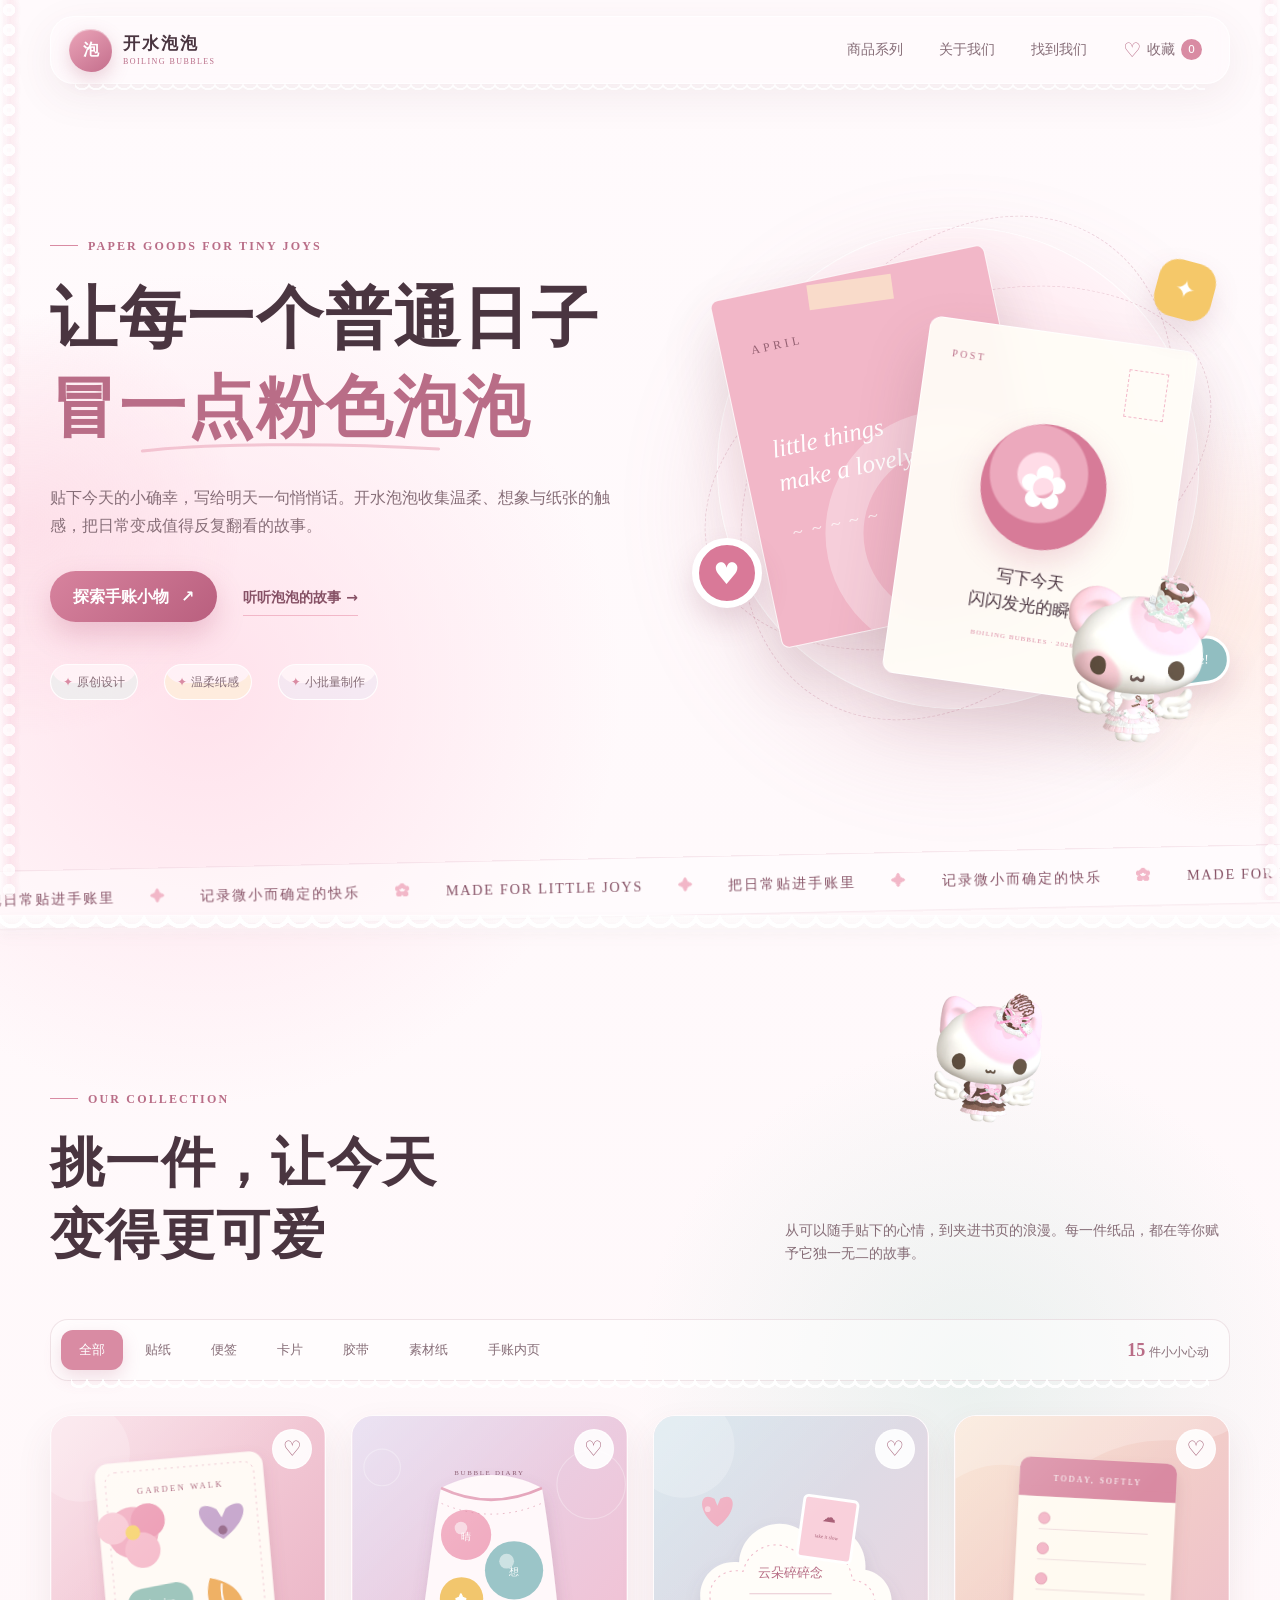
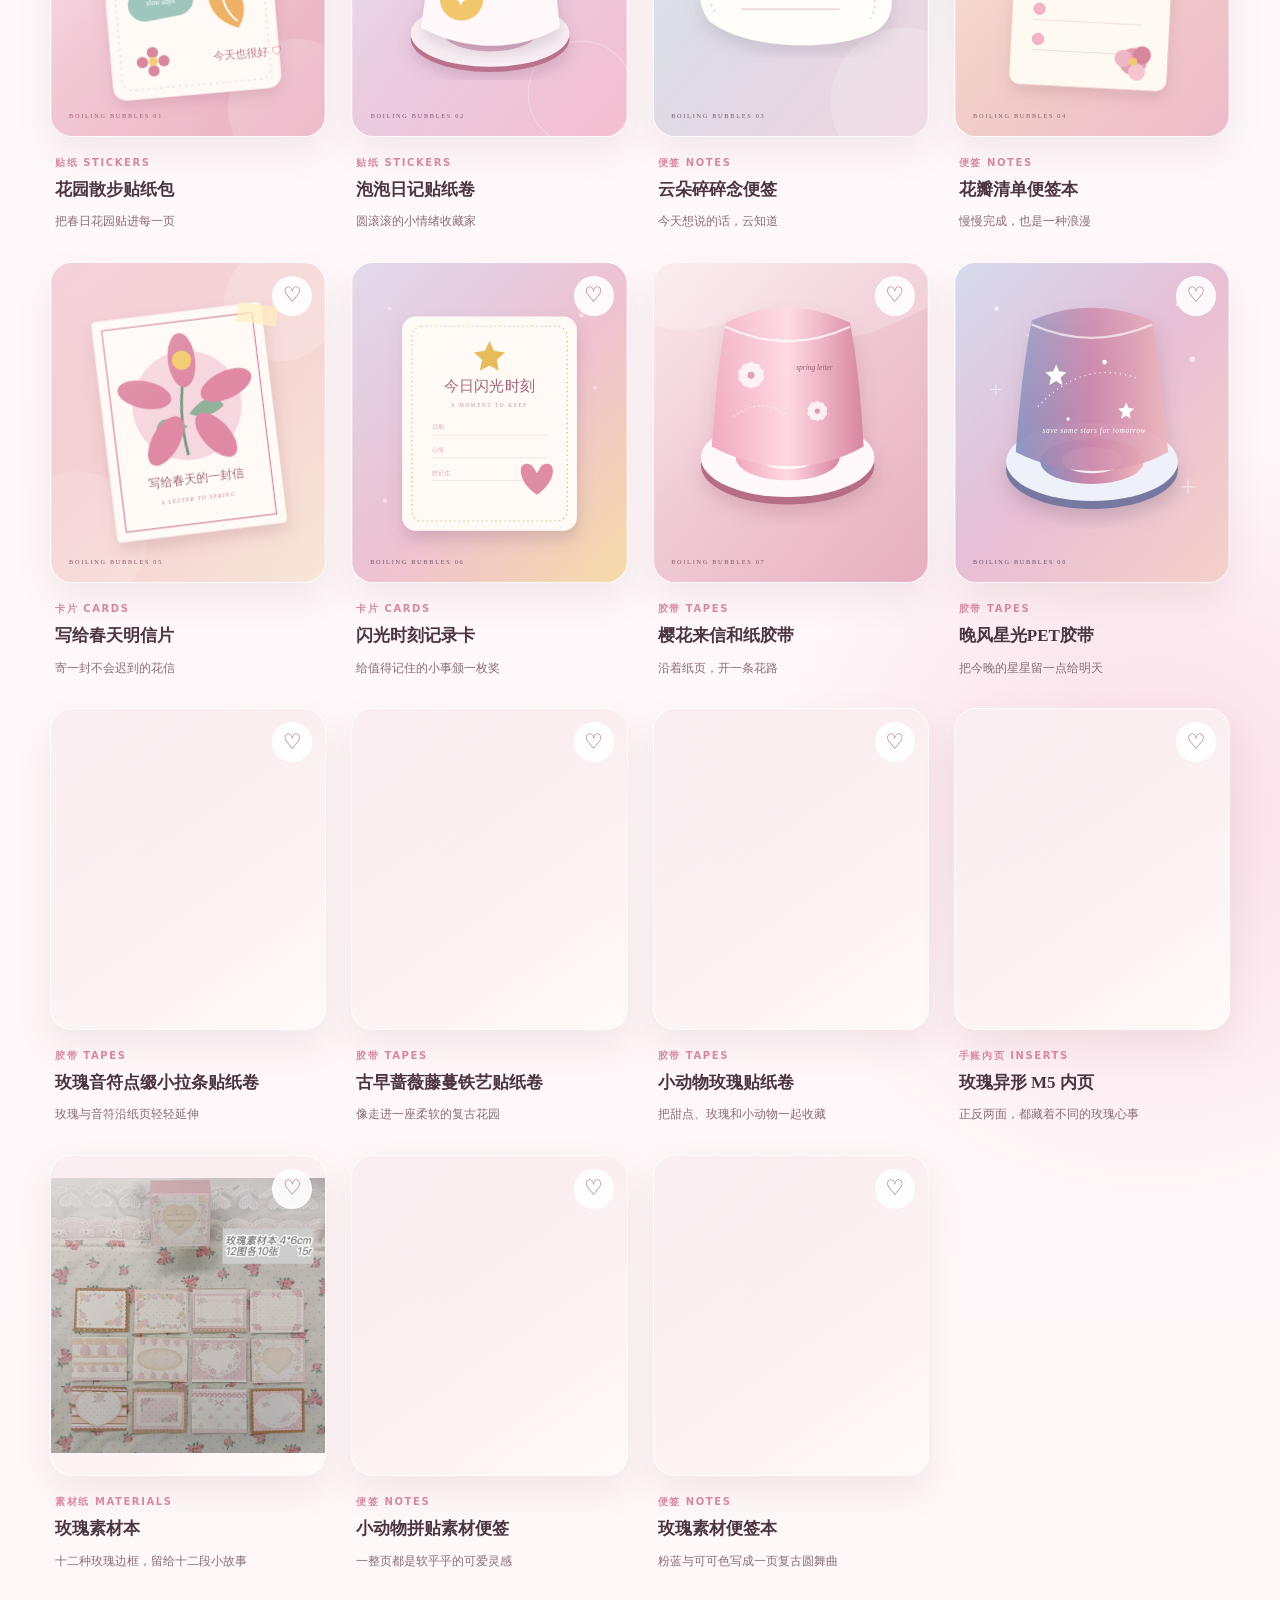
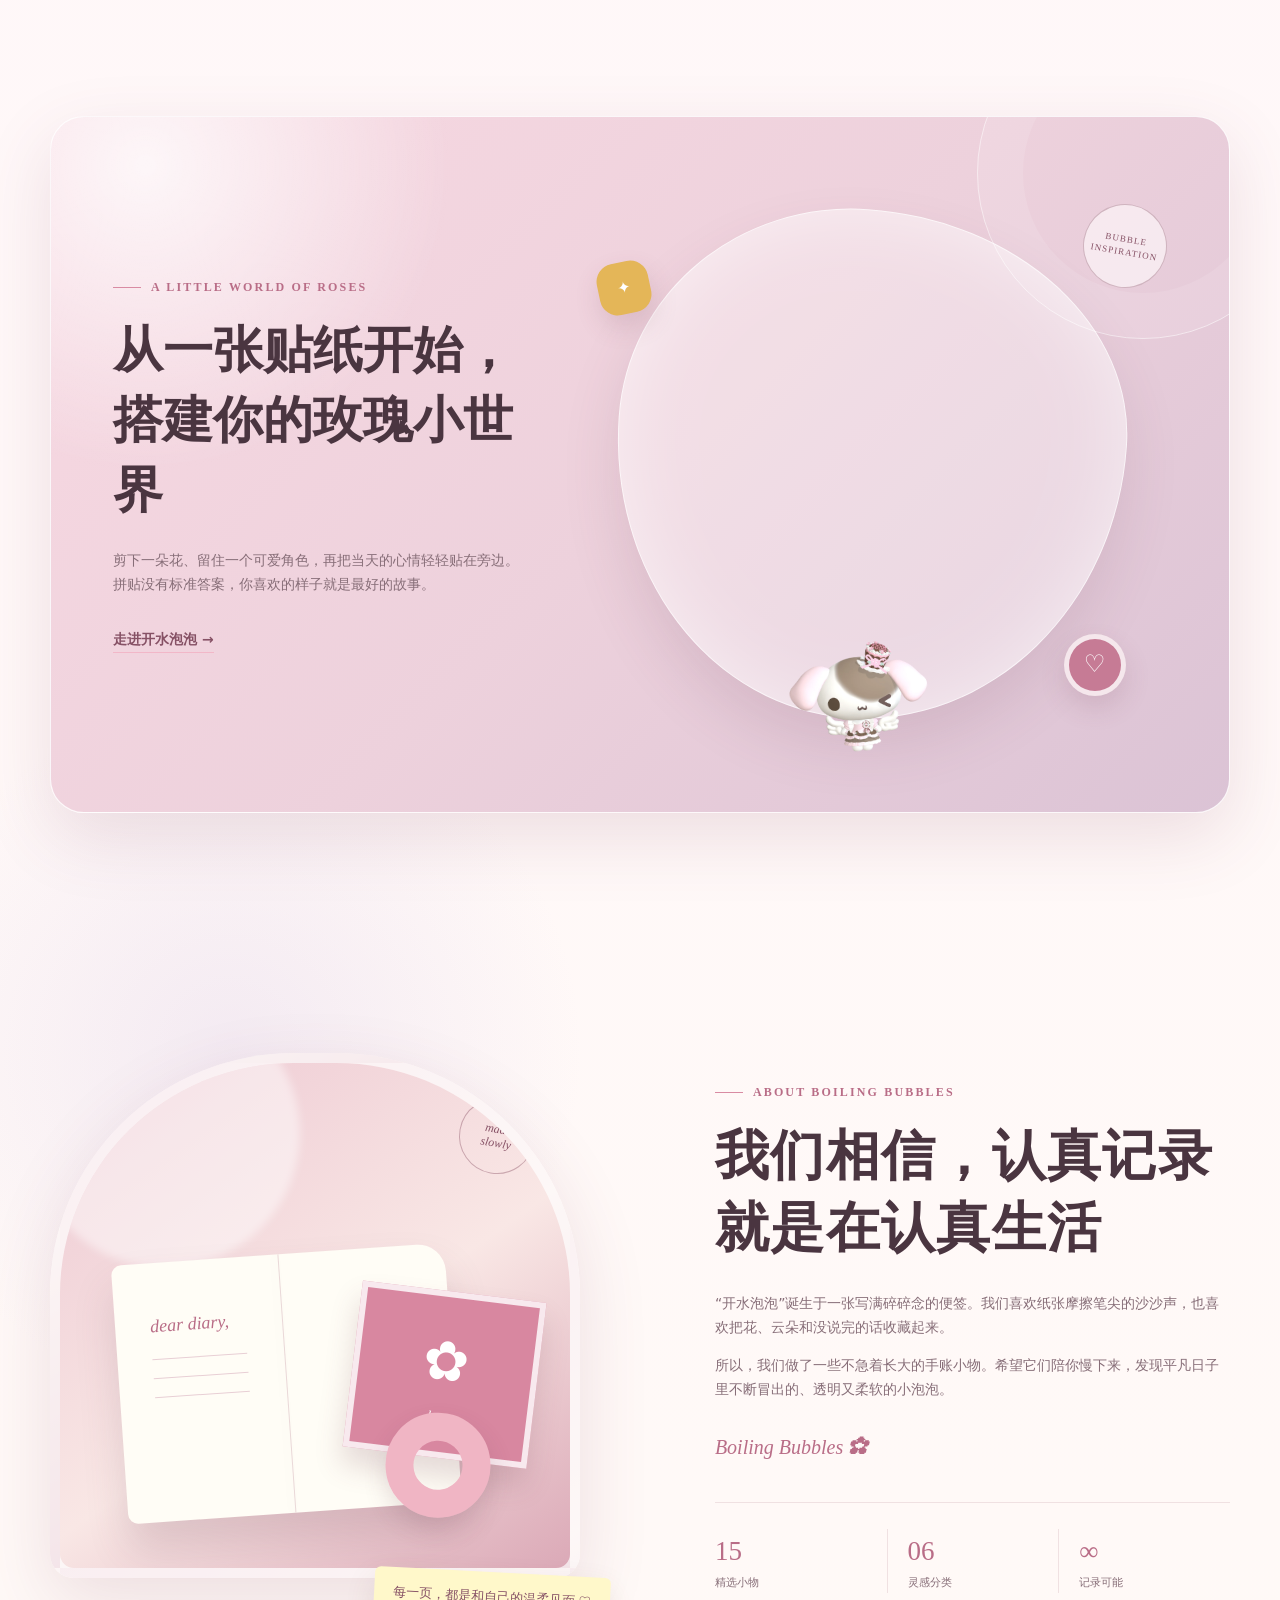
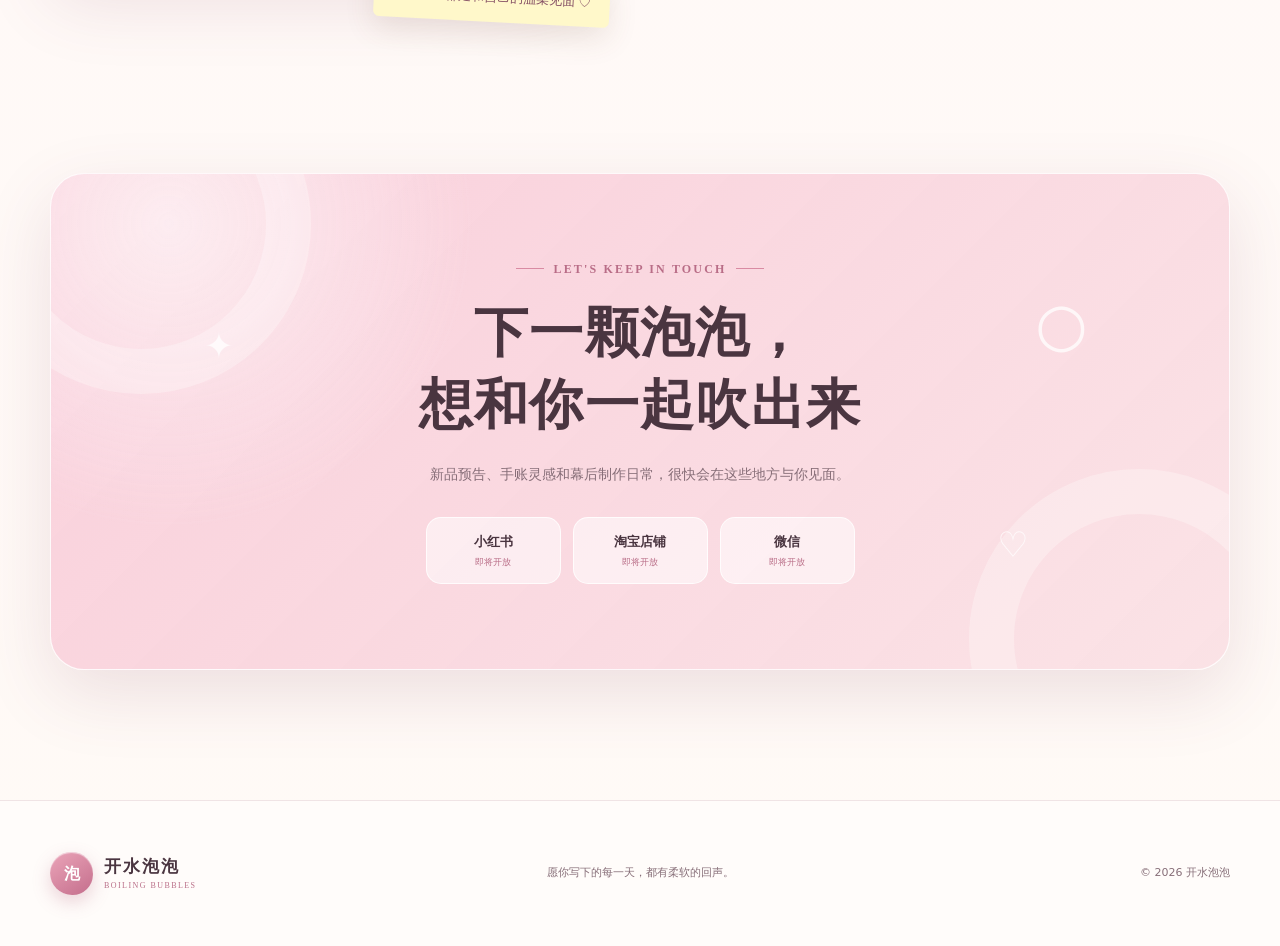
==== commit e6ef0560: "优化页面展示" ====
--- a/index.html
+++ b/index.html
@@ -17,14 +17,27 @@
     <div class="welcome-curtain welcome-curtain--left" aria-hidden="true"></div>
     <div class="welcome-curtain welcome-curtain--right" aria-hidden="true"></div>
     <div class="welcome-stage" aria-hidden="true">
+      <div class="welcome-bubbles">
+        <i></i><i></i><i></i><i></i><i></i><i></i><i></i><i></i>
+      </div>
       <div class="welcome-bubble">你好呀，欢迎来到<br><strong>开水泡泡</strong><span>♡</span></div>
-      <div class="welcome-mascot">
-        <img src="assets/mascots/wink-bunny.webp" alt="" width="569" height="760">
-        <span></span>
+      <div class="welcome-mascot welcome-mascot--left">
+        <img src="assets/mascots/mint-cat.webp?v=2" alt="" width="638" height="760">
+      </div>
+      <div class="welcome-mascot welcome-mascot--main">
+        <img src="assets/mascots/wink-bunny.webp?v=2" alt="" width="560" height="760">
+      </div>
+      <div class="welcome-mascot welcome-mascot--right">
+        <img src="assets/mascots/floppy-puppy.webp?v=2" alt="" width="760" height="596">
       </div>
       <p>把今天变得更可爱一点</p>
     </div>
   </div>
+  <div class="page-bubbles" aria-hidden="true">
+    <i></i><i></i><i></i><i></i><i></i><i></i><i></i><i></i><i></i><i></i><i></i><i></i>
+  </div>
+  <div class="page-lace page-lace--left" aria-hidden="true"></div>
+  <div class="page-lace page-lace--right" aria-hidden="true"></div>
   <div class="page-glow page-glow--one" aria-hidden="true"></div>
   <div class="page-glow page-glow--two" aria-hidden="true"></div>
 
@@ -86,7 +99,7 @@
         <div class="floating-sticker sticker--heart">♥</div>
         <div class="floating-sticker sticker--star">✦</div>
         <div class="floating-sticker sticker--bubble">bubble!</div>
-        <img class="mascot mascot--hero" src="assets/mascots/mint-cat.webp" alt="" width="644" height="760" aria-hidden="true">
+        <img class="mascot mascot--hero" src="assets/mascots/mint-cat.webp?v=2" alt="" width="638" height="760" aria-hidden="true">
       </div>
     </section>
 
@@ -105,7 +118,7 @@
           <h2 id="collections-title">挑一件，让今天<br>变得更可爱</h2>
         </div>
         <p>从可以随手贴下的心情，到夹进书页的浪漫。每一件纸品，都在等你赋予它独一无二的故事。</p>
-        <img class="mascot mascot--collection" src="assets/mascots/pink-cat.webp" alt="" width="613" height="760" aria-hidden="true" loading="lazy" decoding="async">
+        <img class="mascot mascot--collection" src="assets/mascots/pink-cat.webp?v=2" alt="" width="608" height="760" aria-hidden="true" loading="lazy" decoding="async">
       </div>
 
       <div class="filter-row lace-card reveal" role="toolbar" aria-label="筛选商品">
@@ -143,7 +156,7 @@
           <img src="assets/products/real/开水泡泡灵感拼贴.webp" alt="粉色玫瑰与卡通角色组成的手账灵感拼贴" loading="lazy" decoding="async">
           <span class="inspiration-spark inspiration-spark--one" aria-hidden="true">✦</span>
           <span class="inspiration-spark inspiration-spark--two" aria-hidden="true">♡</span>
-          <img class="mascot mascot--inspiration" src="assets/mascots/floppy-puppy.webp" alt="" width="760" height="602" aria-hidden="true" loading="lazy" decoding="async">
+          <img class="mascot mascot--inspiration" src="assets/mascots/floppy-puppy.webp?v=2" alt="" width="760" height="596" aria-hidden="true" loading="lazy" decoding="async">
         </div>
       </div>
     </section>
@@ -156,7 +169,7 @@
             <div class="desk-book"><span>dear diary,</span><i></i><i></i><i></i></div>
             <div class="desk-card">✿<small>keep<br>the joy</small></div>
             <div class="desk-tape"></div>
-            <img class="mascot mascot--about" src="assets/mascots/cocoa-cat.webp" alt="" width="614" height="760" loading="lazy" decoding="async">
+            <img class="mascot mascot--about" src="assets/mascots/cocoa-cat.webp?v=2" alt="" width="607" height="760" loading="lazy" decoding="async">
           </div>
         </div>
         <p class="hand-note">每一页，都是和自己的温柔见面 ♡</p>
@@ -187,7 +200,7 @@
           <button type="button" data-coming-soon="淘宝店铺"><strong>淘宝店铺</strong><small>即将开放</small></button>
           <button type="button" data-coming-soon="微信"><strong>微信</strong><small>即将开放</small></button>
         </div>
-        <img class="mascot mascot--contact" src="assets/mascots/polka-puppy.webp" alt="" width="646" height="760" aria-hidden="true" loading="lazy" decoding="async">
+        <img class="mascot mascot--contact" src="assets/mascots/polka-puppy.webp?v=2" alt="" width="641" height="760" aria-hidden="true" loading="lazy" decoding="async">
       </div>
     </section>
   </main>
--- a/styles.css
+++ b/styles.css
@@ -115,6 +115,114 @@
   background: radial-gradient(circle, #ffd9c5 0%, rgba(255, 217, 197, 0.5) 36%, transparent 72%);
 }
 
+.page-bubbles {
+  position: fixed;
+  z-index: 0;
+  inset: 0;
+  overflow: hidden;
+  pointer-events: none;
+}
+
+.page-bubbles i {
+  position: absolute;
+  width: 72px;
+  height: 72px;
+  border: 2px solid rgba(255, 255, 255, 0.72);
+  border-radius: 50%;
+  background:
+    radial-gradient(circle at 28% 24%, rgba(255,255,255,.92) 0 5%, rgba(255,255,255,.2) 6% 12%, transparent 13%),
+    radial-gradient(circle at 68% 74%, rgba(255, 187, 211, 0.3), transparent 48%),
+    linear-gradient(145deg, rgba(255, 213, 226, 0.46), rgba(224, 112, 154, 0.14));
+  box-shadow:
+    inset 11px 11px 24px rgba(255,255,255,.3),
+    inset -8px -10px 18px rgba(209,99,142,.08);
+  opacity: 0.7;
+  transform: translate3d(var(--parallax-x, 0), var(--parallax-y, 0), 0);
+  animation: page-bubble-rise 22s linear infinite;
+  will-change: translate, transform;
+}
+
+.page-bubbles i::after {
+  position: absolute;
+  top: 16%;
+  right: 17%;
+  width: 18%;
+  height: 10%;
+  border-radius: 50%;
+  content: "";
+  background: rgba(255,255,255,.55);
+  transform: rotate(38deg);
+}
+
+.page-bubbles i:nth-child(n) { top: auto; bottom: -145px; }
+.page-bubbles i:nth-child(1) { left: 3%; width: 42px; height: 42px; animation-delay: -4s; }
+.page-bubbles i:nth-child(2) { left: 17%; width: 92px; height: 92px; opacity: .42; animation-delay: -17s; }
+.page-bubbles i:nth-child(3) { left: 6%; width: 118px; height: 118px; opacity: .32; animation-delay: -11s; }
+.page-bubbles i:nth-child(4) { left: 26%; width: 54px; height: 54px; animation-delay: -20s; }
+.page-bubbles i:nth-child(5) { left: 42%; width: 34px; height: 34px; opacity: .55; animation-delay: -8s; }
+.page-bubbles i:nth-child(6) { left: 47%; width: 86px; height: 86px; opacity: .38; animation-delay: -22s; }
+.page-bubbles i:nth-child(7) { right: 37%; width: 48px; height: 48px; animation-delay: -14s; }
+.page-bubbles i:nth-child(8) { right: 23%; width: 108px; height: 108px; opacity: .36; animation-delay: -2s; }
+.page-bubbles i:nth-child(9) { right: 6%; width: 58px; height: 58px; animation-delay: -9s; }
+.page-bubbles i:nth-child(10) { right: 3%; width: 124px; height: 124px; opacity: .3; animation-delay: -15s; }
+.page-bubbles i:nth-child(11) { right: 17%; width: 66px; height: 66px; opacity: .52; animation-delay: -6s; }
+.page-bubbles i:nth-child(12) { right: 5%; width: 38px; height: 38px; animation-delay: -19s; }
+
+.page-bubbles i:nth-child(3n + 1) {
+  border-color: rgba(255,255,255,.82);
+  background:
+    radial-gradient(circle at 28% 24%, rgba(255,255,255,.94) 0 5%, transparent 12%),
+    linear-gradient(145deg, rgba(255, 194, 216, 0.5), rgba(220, 92, 143, 0.13));
+  animation-duration: 18s;
+}
+
+.page-bubbles i:nth-child(3n + 2) {
+  background:
+    radial-gradient(circle at 28% 24%, rgba(255,255,255,.9) 0 5%, transparent 12%),
+    linear-gradient(145deg, rgba(255, 229, 237, 0.52), rgba(239, 156, 187, 0.16));
+  animation-duration: 23s;
+}
+
+.page-bubbles i:nth-child(3n) {
+  border-color: rgba(255, 232, 240, .78);
+  background:
+    radial-gradient(circle at 28% 24%, rgba(255,255,255,.88) 0 5%, transparent 12%),
+    linear-gradient(145deg, rgba(248, 164, 196, 0.42), rgba(190, 78, 127, 0.11));
+  animation-duration: 27s;
+}
+
+.page-lace {
+  position: fixed;
+  z-index: 5;
+  top: 0;
+  bottom: 0;
+  width: 20px;
+  background:
+    radial-gradient(circle at 9px 10px, rgba(255,255,255,.9) 0 6px, transparent 6.5px) 0 0 / 20px 20px repeat-y,
+    radial-gradient(circle at 9px 10px, rgba(222,130,161,.4) 0 2px, transparent 2.5px) 0 0 / 20px 20px repeat-y,
+    linear-gradient(90deg, rgba(255,255,255,.75), rgba(247,193,210,.25), transparent);
+  opacity: .82;
+  filter: drop-shadow(2px 0 3px rgba(157,91,115,.06));
+  pointer-events: none;
+}
+
+.page-lace--left { left: 0; }
+.page-lace--right { right: 0; transform: scaleX(-1); }
+
+main,
+.site-footer {
+  position: relative;
+  z-index: 1;
+}
+
+@keyframes page-bubble-rise {
+  0% { translate: 0 0; scale: .9; }
+  25% { translate: 12px calc(-25vh - 70px); scale: 1; }
+  50% { translate: -7px calc(-50vh - 120px); scale: 1.03; }
+  75% { translate: 15px calc(-75vh - 170px); scale: 1; }
+  100% { translate: -4px calc(-100vh - 230px); scale: .94; }
+}
+
 .section-shell {
   width: var(--shell);
   margin-inline: auto;
@@ -1569,11 +1677,8 @@
 
 .welcome-mascot {
   position: absolute;
-  bottom: 44px;
-  left: 50%;
-  width: min(300px, 54vw);
+  z-index: 2;
   opacity: 0;
-  transform: translateX(-110vw) rotate(-8deg);
 }
 
 .welcome-mascot img {
@@ -1581,47 +1686,100 @@
   z-index: 1;
   width: 100%;
   height: auto;
-  filter: drop-shadow(0 22px 20px rgba(101, 67, 73, 0.16));
-}
-
-.welcome-mascot span {
-  position: absolute;
-  right: 14%;
-  bottom: 2%;
-  left: 14%;
-  height: 18px;
+}
+
+.welcome-mascot--main {
+  bottom: 42px;
+  left: 50%;
+  width: min(255px, 42vw);
+  transform: translateX(-50%) translateY(60px) scale(0.76);
+}
+
+.welcome-mascot--left {
+  bottom: 54px;
+  left: 3%;
+  width: min(190px, 31vw);
+  transform: translateX(-75vw) rotate(-9deg);
+}
+
+.welcome-mascot--right {
+  right: 1%;
+  bottom: 72px;
+  width: min(220px, 35vw);
+  transform: translateX(75vw) rotate(9deg);
+}
+
+.welcome-bubbles {
+  position: absolute;
+  z-index: 0;
+  inset: 0;
+  overflow: hidden;
+  pointer-events: none;
+}
+
+.welcome-bubbles i {
+  position: absolute;
+  bottom: -80px;
+  width: 54px;
+  height: 54px;
+  border: 2px solid rgba(255, 255, 255, 0.78);
   border-radius: 50%;
-  background: rgba(105, 72, 78, 0.15);
-  filter: blur(5px);
-}
-
-.welcome-scene.is-playing .welcome-mascot {
-  animation: mascot-walk-in 1.15s 0.48s cubic-bezier(.2,.85,.22,1) forwards, mascot-hello 0.5s 1.72s ease-in-out 2;
+  background: rgba(236, 151, 181, 0.28);
+  box-shadow: inset 8px 8px 16px rgba(255,255,255,.32);
+  opacity: 0;
+}
+
+.welcome-bubbles i:nth-child(1) { left: 3%; width: 82px; height: 82px; animation-delay: .2s; }
+.welcome-bubbles i:nth-child(2) { left: 17%; width: 35px; height: 35px; animation-delay: .65s; }
+.welcome-bubbles i:nth-child(3) { left: 31%; width: 62px; height: 62px; animation-delay: .05s; }
+.welcome-bubbles i:nth-child(4) { left: 47%; width: 28px; height: 28px; animation-delay: .9s; }
+.welcome-bubbles i:nth-child(5) { left: 61%; width: 74px; height: 74px; animation-delay: .35s; }
+.welcome-bubbles i:nth-child(6) { left: 76%; width: 42px; height: 42px; animation-delay: .75s; }
+.welcome-bubbles i:nth-child(7) { left: 88%; width: 90px; height: 90px; animation-delay: .1s; }
+.welcome-bubbles i:nth-child(8) { left: 53%; width: 44px; height: 44px; animation-delay: 1.1s; }
+
+.welcome-scene.is-playing .welcome-bubbles i {
+  animation-name: welcome-bubble-rise;
+  animation-duration: 2.7s;
+  animation-timing-function: ease-out;
+  animation-fill-mode: forwards;
+}
+
+.welcome-scene.is-playing .welcome-mascot--main {
+  animation: mascot-main-in .68s .72s cubic-bezier(.2,.85,.22,1) forwards, mascot-main-hello .42s 1.62s ease-in-out 2;
+}
+
+.welcome-scene.is-playing .welcome-mascot--left {
+  animation: mascot-left-in .86s .48s cubic-bezier(.2,.85,.22,1) forwards, mascot-friend-bob .45s 1.55s ease-in-out 2;
+}
+
+.welcome-scene.is-playing .welcome-mascot--right {
+  animation: mascot-right-in .86s .56s cubic-bezier(.2,.85,.22,1) forwards, mascot-friend-bob .45s 1.72s ease-in-out 2;
 }
 
 .welcome-bubble {
   position: absolute;
   z-index: 2;
-  top: 9%;
-  left: 55%;
+  top: 6%;
+  left: 50%;
   min-width: 220px;
   padding: 18px 24px;
   border: 2px solid rgba(255, 255, 255, 0.88);
   border-radius: 28px 28px 28px 8px;
   color: var(--cocoa);
   background: rgba(255, 253, 246, 0.9);
-  box-shadow: 0 18px 50px rgba(112, 71, 86, 0.13);
+  box-shadow: 0 10px 28px rgba(112, 71, 86, 0.08);
   font-family: var(--serif);
   font-size: 18px;
   opacity: 0;
-  transform: translateY(10px) scale(0.9);
+  transform: translateX(-50%) translateY(10px) scale(0.9);
 }
 
 .welcome-bubble strong { color: var(--rose-600); font-size: 26px; }
 .welcome-bubble span { margin-left: 7px; color: var(--rose-500); }
 
 .welcome-scene.is-playing .welcome-bubble {
-  animation: bubble-pop 0.38s 1.52s ease-out forwards;
+  animation: bubble-pop 0.38s 1.42s ease-out forwards;
 }
 
 .welcome-stage > p {
@@ -1641,19 +1799,31 @@
 
 @keyframes curtain-left { to { transform: translateX(-106%); } }
 @keyframes curtain-right { to { transform: translateX(106%) scaleX(-1); } }
-@keyframes mascot-walk-in {
-  0% { opacity: 0; transform: translateX(-110vw) rotate(-8deg); }
-  18% { opacity: 1; }
-  42% { transform: translateX(-74%) translateY(-12px) rotate(4deg); }
-  66% { transform: translateX(-60%) translateY(0) rotate(-3deg); }
-  84% { transform: translateX(-52%) translateY(-8px) rotate(2deg); }
-  100% { opacity: 1; transform: translateX(-50%) rotate(0); }
-}
-@keyframes mascot-hello {
+@keyframes mascot-main-in {
+  to { opacity: 1; transform: translateX(-50%) translateY(0) scale(1); }
+}
+@keyframes mascot-main-hello {
   0%, 100% { transform: translateX(-50%) rotate(0); }
   50% { transform: translateX(-50%) rotate(6deg) translateY(-5px); }
 }
-@keyframes bubble-pop { to { opacity: 1; transform: translateY(0) scale(1); } }
+@keyframes mascot-left-in {
+  50% { opacity: 1; transform: translateX(18px) translateY(-10px) rotate(5deg); }
+  100% { opacity: 1; transform: translateX(0) rotate(-2deg); }
+}
+@keyframes mascot-right-in {
+  50% { opacity: 1; transform: translateX(-18px) translateY(-10px) rotate(-5deg); }
+  100% { opacity: 1; transform: translateX(0) rotate(2deg); }
+}
+@keyframes mascot-friend-bob {
+  0%, 100% { translate: 0 0; }
+  50% { translate: 0 -7px; }
+}
+@keyframes welcome-bubble-rise {
+  0% { opacity: 0; transform: translateY(0) scale(.72); }
+  22% { opacity: .9; }
+  100% { opacity: .12; transform: translateY(-680px) scale(1.08); }
+}
+@keyframes bubble-pop { to { opacity: 1; transform: translateX(-50%) translateY(0) scale(1); } }
 @keyframes fade-up { to { opacity: 1; transform: translateY(-5px); } }
 
 /* Lace and storybook decoration */
@@ -1695,10 +1865,9 @@
 
 .mascot {
   position: absolute;
-  z-index: 4;
+  z-index: 8;
   height: auto;
   object-fit: contain;
-  filter: drop-shadow(0 14px 14px rgba(97, 66, 70, 0.13));
   pointer-events: none;
   user-select: none;
 }
@@ -1717,16 +1886,18 @@
   right: 16%;
   width: 105px;
   transform: rotate(5deg);
+  animation: mascot-soft-bob 4.2s .4s ease-in-out infinite;
 }
 
 .mascot--inspiration {
-  right: -5%;
-  bottom: -4%;
+  right: 2%;
+  bottom: 2%;
   width: 138px !important;
   max-height: none !important;
   mix-blend-mode: normal !important;
-  filter: drop-shadow(0 14px 14px rgba(97, 66, 70, 0.13)) !important;
+  filter: none !important;
   transform: rotate(-5deg) !important;
+  animation: mascot-side-sway 4.8s .8s ease-in-out infinite;
 }
 
 .mascot--about {
@@ -1735,18 +1906,30 @@
   bottom: -3%;
   width: 150px;
   transform: rotate(5deg);
+  animation: mascot-soft-bob 4.4s 1.2s ease-in-out infinite;
 }
 
 .mascot--contact {
   right: 5%;
-  bottom: -12px;
+  bottom: 14px;
   width: 145px;
   transform: rotate(-4deg);
+  animation: mascot-side-sway 4.6s .2s ease-in-out infinite;
 }
 
 @keyframes mascot-float {
   0%, 100% { translate: 0 0; }
   50% { translate: 0 -8px; }
+}
+
+@keyframes mascot-soft-bob {
+  0%, 100% { translate: 0 0; }
+  50% { translate: 0 -7px; }
+}
+
+@keyframes mascot-side-sway {
+  0%, 100% { translate: 0 0; }
+  50% { translate: 5px -5px; }
 }
 
 :focus-visible {
@@ -1765,6 +1948,11 @@
   :root { --shell: min(100% - 32px, 640px); }
 
   .page-glow { display: none; }
+  .page-lace { width: 11px; opacity: .68; background-size: 12px 16px, 12px 16px, auto; }
+  .page-bubbles i { opacity: .42; }
+  .page-bubbles i:nth-child(even) { display: none; }
+  .page-bubbles i:nth-child(3) { width: 76px; height: 76px; }
+  .page-bubbles i:nth-child(9) { width: 48px; height: 48px; }
   .site-header { padding: 10px 0; }
   .nav-wrap { min-height: 62px; }
   .menu-toggle { display: block; }
@@ -1841,7 +2029,7 @@
   .sticker--heart { left: 0; bottom: 20%; width: 57px; height: 57px; border-width: 6px; font-size: 24px; }
   .sticker--star { top: 7%; right: 0; width: 52px; height: 52px; }
   .sticker--bubble { right: -2%; bottom: 5%; }
-  .mascot--hero { right: 0; bottom: -7%; width: 104px; }
+  .mascot--hero { right: 1%; bottom: 1%; width: 104px; }
   .collections { padding: 105px 0 90px; }
   .section-heading { margin-bottom: 36px; }
   .section-heading h2, .about-copy h2, .contact-card h2 { font-size: 33px; }
@@ -1854,7 +2042,7 @@
   .product-grid { gap: 16px; }
   .product-title-row { display: block; }
   .product-title-row h3 { font-size: 15px; }
-  .product-subtitle { display: block; }
+  .product-subtitle { display: none; }
   .quick-view { opacity: 1; transform: none; font-size: 11px; }
   .favorite-button { width: 36px; height: 36px; }
   .about { padding-bottom: 105px; }
@@ -1862,7 +2050,7 @@
   .inspiration-copy h2 { font-size: 31px; }
   .inspiration-art { min-height: 330px; }
   .inspiration-label { width: 68px; height: 68px; font-size: 8px; }
-  .mascot--inspiration { right: -3%; bottom: -8%; width: 102px !important; }
+  .mascot--inspiration { right: 2%; bottom: 2%; width: 102px !important; }
   .about-art { min-height: 430px; }
   .about-photo { right: 10px; bottom: 35px; }
   .desk-scene { inset: 80px 20px 20px; }
@@ -1872,7 +2060,7 @@
   .hand-note { font-size: 10px; }
   .contact { padding-bottom: 85px; }
   .contact-card { padding: 68px 18px 122px; }
-  .mascot--contact { right: 50%; bottom: -24px; width: 112px; transform: translateX(50%) rotate(-4deg); }
+  .mascot--contact { right: 50%; bottom: 12px; width: 112px; transform: translateX(50%) rotate(-4deg); }
   .social-links { flex-direction: column; align-items: stretch; }
   .modal-layout { display: block; overflow-y: auto; max-height: calc(100vh - 32px); }
   .modal-image-wrap { min-height: 0; aspect-ratio: 1.35; }
@@ -1882,8 +2070,10 @@
   .toast { right: 16px; bottom: 16px; max-width: calc(100% - 32px); }
 
   .welcome-stage { height: min(590px, 78vh); }
-  .welcome-mascot { bottom: 48px; width: min(270px, 62vw); }
-  .welcome-bubble { top: 8%; left: 48%; min-width: 190px; padding: 14px 18px; font-size: 15px; }
+  .welcome-mascot--main { bottom: 46px; width: min(218px, 52vw); }
+  .welcome-mascot--left { bottom: 58px; left: -1%; width: min(142px, 34vw); }
+  .welcome-mascot--right { right: -3%; bottom: 68px; width: min(158px, 38vw); }
+  .welcome-bubble { top: 7%; min-width: 190px; padding: 14px 18px; font-size: 15px; }
   .welcome-bubble strong { font-size: 22px; }
 }
 
@@ -1893,11 +2083,10 @@
   .nav-wrap { padding-left: 13px; border-radius: 20px; }
   .brand small { display: none; }
   .hero-description { line-height: 1.8; }
-  .product-grid { max-width: 420px; margin-inline: auto; grid-template-columns: 1fr; gap: 28px; }
-  .product-visual { aspect-ratio: 0.9; border-radius: 24px; }
-  .product-info { padding: 14px 8px 0; }
-  .product-title-row h3 { font-size: 18px; }
-  .product-subtitle { font-size: 12px; }
+  .product-grid { max-width: 420px; margin-inline: auto; grid-template-columns: repeat(2, minmax(0, 1fr)); gap: 14px; }
+  .product-visual { aspect-ratio: 0.86; border-radius: 20px; }
+  .product-info { padding: 13px 4px 0; }
+  .product-title-row h3 { font-size: 15px; }
   .quick-view { right: 16px; bottom: 16px; left: 16px; padding: 12px; font-size: 12px; }
   .about-stats div { padding-left: 10px; }
   .about-art { min-height: 400px; }
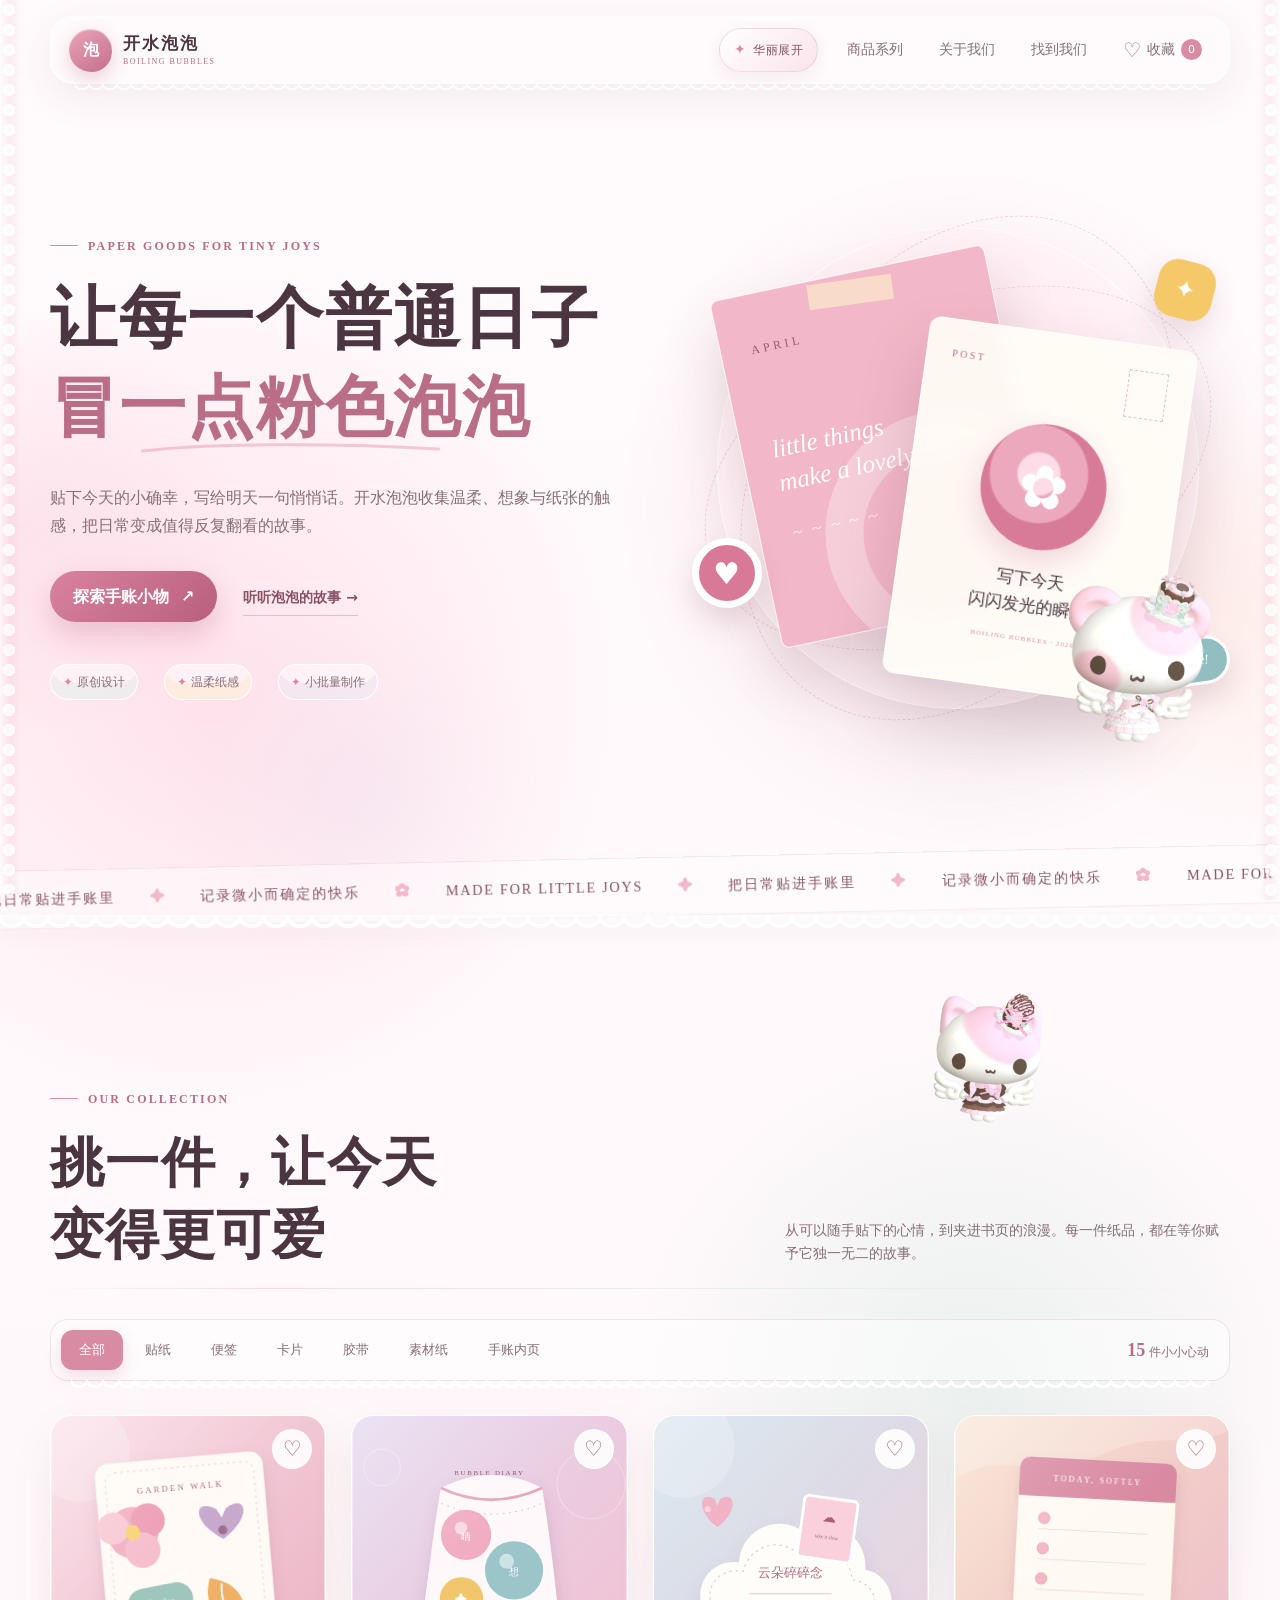
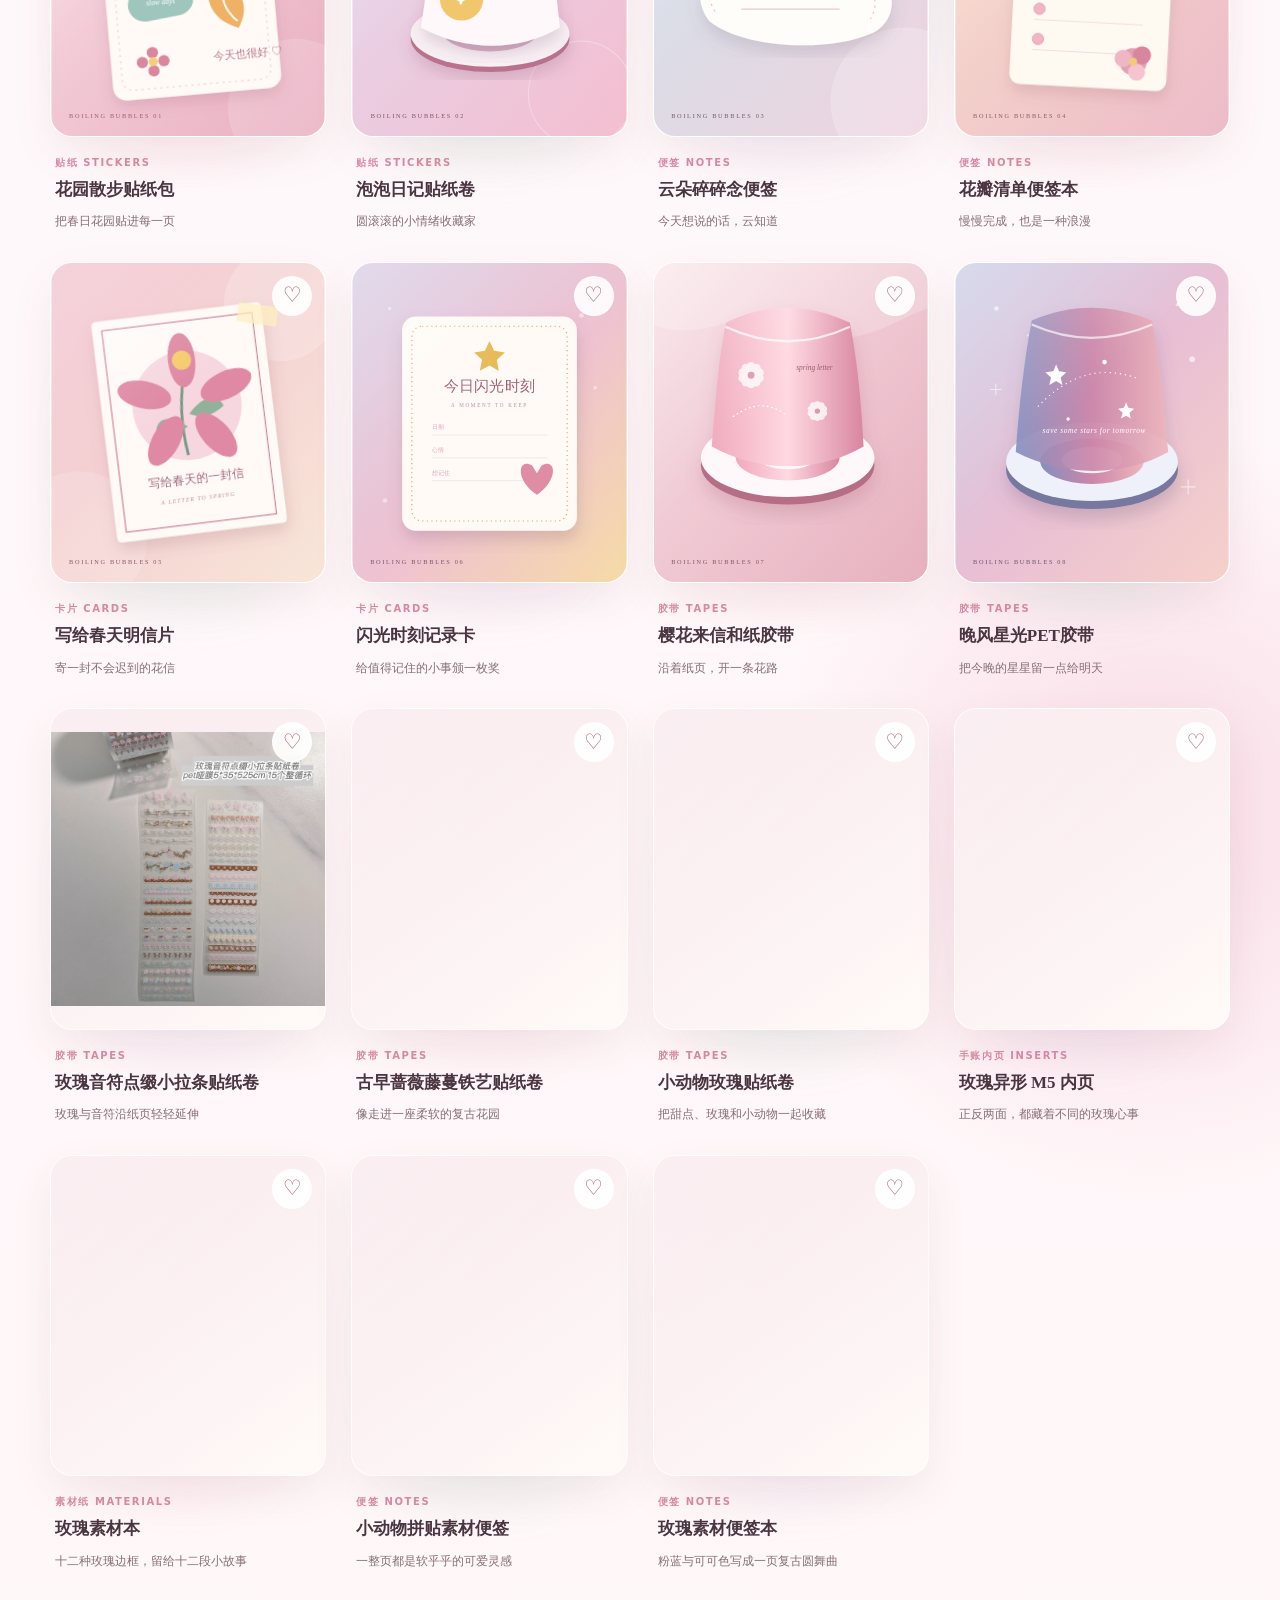
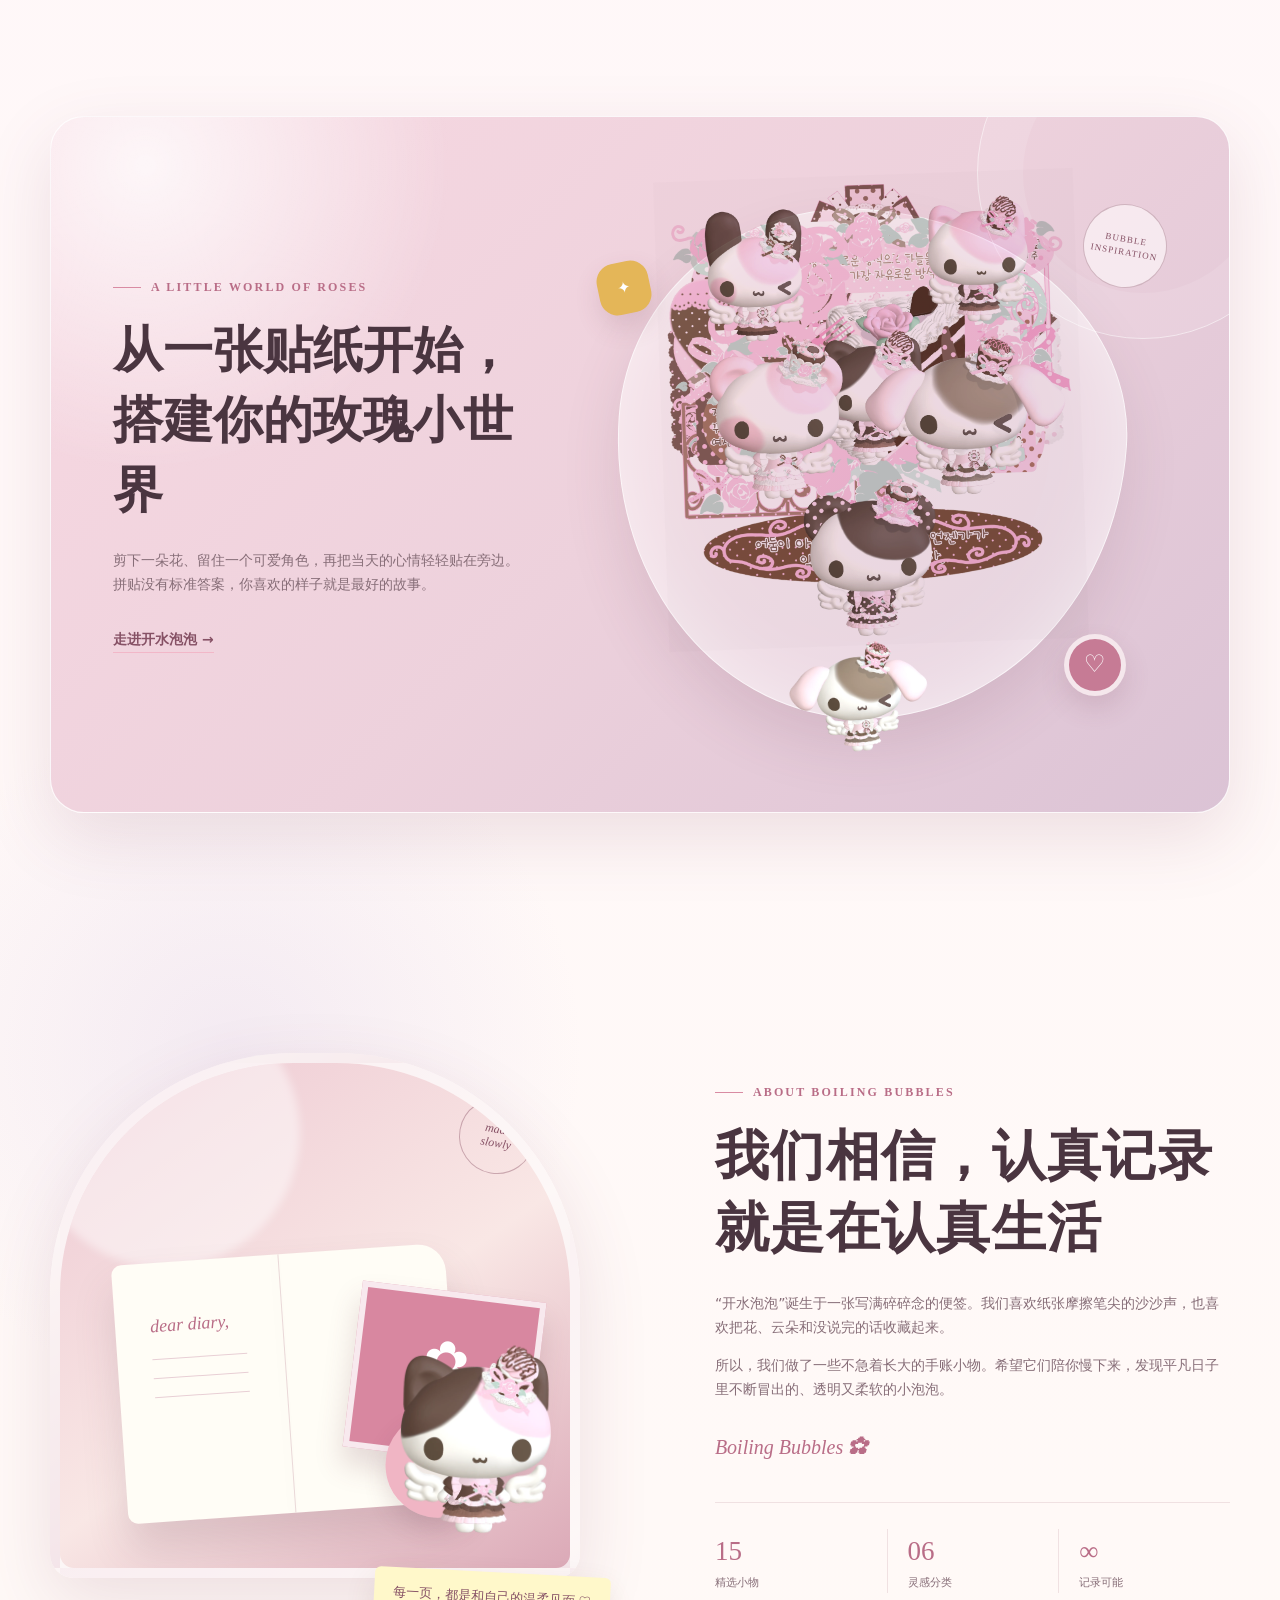
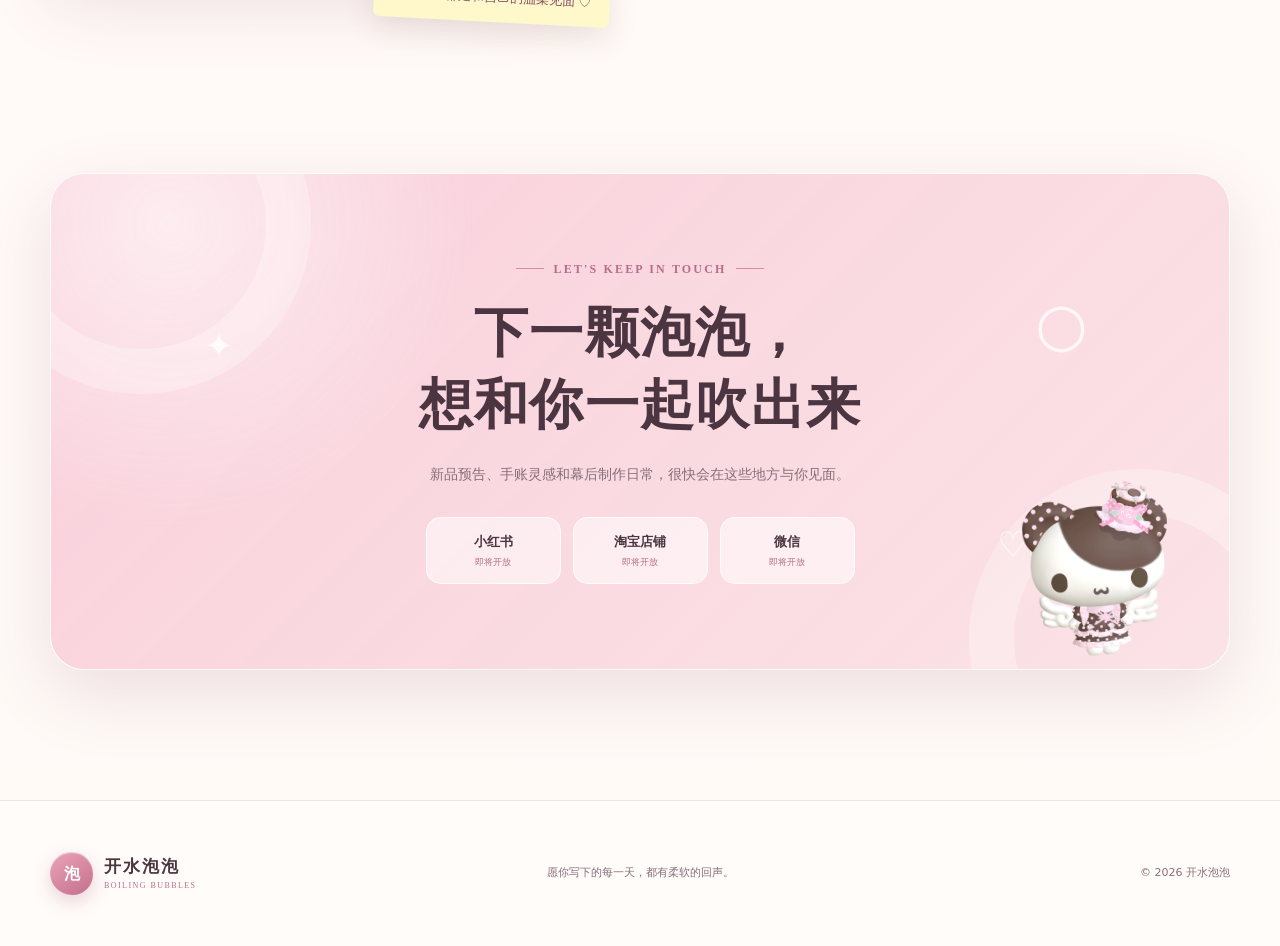
==== commit 5d8bfd90: "优化华丽的页面2" ====
--- a/index.html
+++ b/index.html
@@ -10,7 +10,7 @@
   <link rel="stylesheet" href="styles.css">
   <script src="script.js" defer></script>
 </head>
-<body>
+<body class="scheme-one">
   <a class="skip-link" href="#main">跳到主要内容</a>
   <div class="welcome-scene" data-welcome-scene>
     <button class="welcome-skip" type="button" data-welcome-skip>跳过动画</button>
@@ -40,12 +40,19 @@
   <div class="page-lace page-lace--right" aria-hidden="true"></div>
   <div class="page-glow page-glow--one" aria-hidden="true"></div>
   <div class="page-glow page-glow--two" aria-hidden="true"></div>
+  <div class="page-glow page-glow--three" aria-hidden="true"></div>
+  <div class="page-glow page-glow--four" aria-hidden="true"></div>
 
   <header class="site-header" id="top">
     <div class="nav-wrap">
       <a class="brand" href="#top" aria-label="开水泡泡首页">
         <span class="brand-mark" aria-hidden="true">泡</span>
         <span><strong>开水泡泡</strong><small>BOILING BUBBLES</small></span>
+      </a>
+
+      <a class="style-switch" href="scheme-2.html" aria-label="切换到泡泡蔷薇洛丽塔剧场风格">
+        <span aria-hidden="true">✦</span>
+        <span>华丽展开</span>
       </a>
 
       <button class="menu-toggle" type="button" aria-expanded="false" aria-controls="site-nav" aria-label="打开导航菜单">
--- a/styles.css
+++ b/styles.css
@@ -95,7 +95,7 @@
 
 .page-glow {
   position: fixed;
-  z-index: -1;
+  z-index: 0;
   width: 420px;
   height: 420px;
   border-radius: 50%;
@@ -114,6 +114,24 @@
   bottom: 8%;
   background: radial-gradient(circle, #ffd9c5 0%, rgba(255, 217, 197, 0.5) 36%, transparent 72%);
 }
+
+.page-glow--three {
+  right: 8%;
+  top: 54%;
+  width: 360px;
+  height: 360px;
+  background: radial-gradient(circle, rgba(196, 222, 213, 0.72), rgba(196, 222, 213, 0.18) 44%, transparent 72%);
+}
+
+.page-glow--four {
+  left: 13%;
+  bottom: -90px;
+  width: 390px;
+  height: 390px;
+  background: radial-gradient(circle, rgba(216, 201, 232, 0.64), rgba(216, 201, 232, 0.17) 44%, transparent 72%);
+}
+
+.lolita-top-crown { display: none; }
 
 .page-bubbles {
   position: fixed;
@@ -306,6 +324,40 @@
   font-family: Georgia, serif;
   font-size: 8px;
   letter-spacing: 0.18em;
+}
+
+.style-switch {
+  margin-left: auto;
+  margin-right: 14px;
+  padding: 9px 14px;
+  display: inline-flex;
+  align-items: center;
+  gap: 7px;
+  border: 1px solid rgba(190, 111, 139, 0.2);
+  border-radius: 999px;
+  color: var(--rose-800);
+  background: linear-gradient(135deg, rgba(255, 255, 255, 0.82), rgba(250, 222, 232, 0.82));
+  box-shadow: 0 6px 18px rgba(145, 78, 102, 0.08);
+  font-size: 12px;
+  letter-spacing: 0.04em;
+  white-space: nowrap;
+  transition: transform 0.2s ease, box-shadow 0.2s ease, background 0.2s ease;
+}
+
+.style-switch > span:first-child {
+  color: var(--rose-500);
+  font-size: 14px;
+}
+
+.style-switch:hover {
+  background: linear-gradient(135deg, #fff, var(--rose-100));
+  box-shadow: 0 8px 22px rgba(145, 78, 102, 0.14);
+  transform: translateY(-1px);
+}
+
+.style-switch:focus-visible {
+  outline: 2px solid var(--rose-500);
+  outline-offset: 3px;
 }
 
 .site-nav {
@@ -1955,6 +2007,7 @@
   .page-bubbles i:nth-child(9) { width: 48px; height: 48px; }
   .site-header { padding: 10px 0; }
   .nav-wrap { min-height: 62px; }
+  .style-switch { margin-right: 8px; padding: 8px 11px; }
   .menu-toggle { display: block; }
   .menu-toggle[aria-expanded="true"] span:first-child { transform: translateY(3.75px) rotate(45deg); }
   .menu-toggle[aria-expanded="true"] span:last-child { transform: translateY(-3.75px) rotate(-45deg); }
@@ -2009,6 +2062,8 @@
 @media (max-width: 560px) {
   .brand strong { font-size: 15px; }
   .brand-mark { width: 39px; height: 39px; }
+  .brand small { display: none; }
+  .style-switch { margin-left: auto; margin-right: 6px; padding: 8px 10px; font-size: 11px; }
   .hero { padding: 34px 0 74px; gap: 30px; }
   .hero h1 { font-size: clamp(34px, 10.4vw, 42px); }
   .hero-description { font-size: 14px; }
@@ -2098,3 +2153,1017 @@
   *, *::before, *::after { animation-duration: 0.01ms !important; animation-iteration-count: 1 !important; transition-duration: 0.01ms !important; }
   .reveal { opacity: 1; transform: none; }
 }
+
+/* --------------------------------------------------------------------------
+   Scheme 1 — 奶油雾光蕾丝手账屋
+   -------------------------------------------------------------------------- */
+
+.scheme-one .page-glow {
+  opacity: 0.28;
+}
+
+.scheme-one .section-heading::after {
+  position: absolute;
+  right: 0;
+  bottom: -18px;
+  left: 0;
+  height: 1px;
+  content: "";
+  background: linear-gradient(90deg, transparent, rgba(217, 139, 163, 0.28) 18%, rgba(169, 212, 200, 0.24) 55%, transparent);
+}
+
+.scheme-one .product-card {
+  position: relative;
+}
+
+.scheme-one .product-card::before {
+  position: absolute;
+  z-index: -1;
+  inset: 9% 8% 18%;
+  border-radius: 40%;
+  content: "";
+  background: rgba(242, 183, 200, 0.24);
+  filter: blur(24px);
+  opacity: 0.66;
+  transition: opacity 0.3s ease, transform 0.3s ease;
+}
+
+.scheme-one .product-card:nth-child(3n + 2)::before { background: rgba(169, 212, 200, 0.24); }
+.scheme-one .product-card:nth-child(3n)::before { background: rgba(203, 184, 220, 0.22); }
+.scheme-one .product-card:hover::before { opacity: 0.94; transform: scale(1.04); }
+
+.scheme-one .product-visual {
+  background-color: rgba(255, 253, 249, 0.72);
+  box-shadow: 0 17px 42px rgba(115, 63, 82, 0.08);
+}
+
+/* --------------------------------------------------------------------------
+   Scheme 2 — 泡泡蔷薇洛丽塔剧场
+   -------------------------------------------------------------------------- */
+
+body.scheme-two {
+  --rose-950: #51333e;
+  --rose-800: #7f4b60;
+  --rose-600: #ba6687;
+  --rose-500: #dd8eaa;
+  --rose-300: #f0b8cb;
+  --rose-200: #f6d1dd;
+  --rose-100: #fbe8ee;
+  --rose-50: #fff8fa;
+  --cream: #fffaf2;
+  --mint: #c5ded4;
+  --lilac: #d7c9e5;
+  --peach: #f5c7cb;
+  --cocoa: #6a4d55;
+  --ink: #503842;
+  --muted: #816b73;
+  --border: rgba(139, 85, 105, 0.2);
+  --shadow: 0 24px 64px rgba(103, 59, 77, 0.16);
+  background:
+    repeating-linear-gradient(90deg, rgba(233, 155, 181, 0.045) 0 18px, rgba(255, 255, 255, 0.13) 18px 36px),
+    radial-gradient(circle at 14% 18%, rgba(246, 181, 205, 0.68), transparent 23rem),
+    radial-gradient(circle at 82% 22%, rgba(195, 224, 213, 0.46), transparent 25rem),
+    radial-gradient(circle at 76% 69%, rgba(215, 201, 231, 0.44), transparent 27rem),
+    radial-gradient(circle at 20% 82%, rgba(251, 202, 205, 0.5), transparent 24rem),
+    linear-gradient(180deg, #fff8f7, #fffdf7 42%, #fdf5f7);
+}
+
+.scheme-two::before {
+  position: fixed;
+  z-index: 0;
+  inset: 12px;
+  border: 1px solid rgba(183, 111, 138, 0.22);
+  border-radius: 20px;
+  content: "";
+  box-shadow: inset 0 0 0 5px rgba(255, 255, 255, 0.42), inset 0 0 0 7px rgba(197, 151, 168, 0.1);
+  pointer-events: none;
+}
+
+.scheme-two .page-glow {
+  opacity: 0.42;
+  filter: blur(7px);
+}
+
+.scheme-two .page-glow--one { width: 520px; height: 520px; }
+.scheme-two .page-glow--two { width: 500px; height: 500px; }
+.scheme-two .page-glow--three { right: 4%; opacity: 0.36; }
+.scheme-two .page-glow--four { left: 6%; opacity: 0.4; }
+
+.scheme-two .page-lace {
+  z-index: 6;
+  width: 34px;
+  background:
+    radial-gradient(circle at 17px 16px, transparent 0 8px, rgba(255,255,255,.94) 8.5px 11px, transparent 11.5px) 0 0 / 34px 32px repeat-y,
+    radial-gradient(circle at 12px 16px, rgba(213,133,162,.42) 0 2px, transparent 2.5px) 0 0 / 34px 32px repeat-y,
+    linear-gradient(90deg, rgba(255,255,255,.96), rgba(249,220,230,.62) 62%, transparent);
+  opacity: .95;
+  filter: drop-shadow(3px 0 5px rgba(118,71,88,.1));
+}
+
+.scheme-two .lolita-top-crown {
+  position: relative;
+  z-index: 101;
+  height: 38px;
+  display: flex;
+  align-items: center;
+  justify-content: center;
+  gap: 15px;
+  border-bottom: 1px solid rgba(195, 121, 149, 0.2);
+  color: #a65c78;
+  background:
+    radial-gradient(circle at 8px 38px, transparent 7px, rgba(255,255,255,.94) 7.5px 10px, transparent 10.5px) 0 0 / 16px 10px repeat-x,
+    rgba(251, 224, 233, 0.74);
+  font-family: Georgia, serif;
+  font-size: 12px;
+  font-style: italic;
+  letter-spacing: .24em;
+  backdrop-filter: blur(10px);
+}
+
+.scheme-two .lolita-top-crown b { font-weight: 400; }
+.scheme-two .lolita-top-crown span { color: #c6a365; }
+
+.scheme-two .site-header { padding-top: 12px; }
+
+.scheme-two .nav-wrap {
+  min-height: 76px;
+  border: 1px solid rgba(164, 93, 119, 0.24);
+  border-radius: 18px 18px 30px 30px;
+  background:
+    linear-gradient(90deg, rgba(255,255,255,.78), rgba(251,229,236,.8), rgba(255,255,255,.78));
+  box-shadow: 0 13px 35px rgba(103, 59, 77, 0.13), inset 0 0 0 4px rgba(255,255,255,.48);
+}
+
+.scheme-two .nav-wrap::before {
+  position: absolute;
+  top: -9px;
+  left: 50%;
+  width: 70px;
+  height: 23px;
+  border-radius: 50% 50% 45% 45%;
+  content: "♡";
+  color: #fff;
+  background: linear-gradient(145deg, #e6a3ba, #bd6c89);
+  box-shadow: 0 4px 10px rgba(117, 62, 82, 0.18);
+  line-height: 23px;
+  text-align: center;
+  transform: translateX(-50%);
+}
+
+.scheme-two .nav-wrap::after {
+  right: 18px;
+  bottom: -11px;
+  left: 18px;
+  height: 13px;
+  background:
+    radial-gradient(circle at 8px -1px, transparent 7px, #fffaf6 7.5px 10px, transparent 10.5px) 0 0 / 16px 12px repeat-x;
+}
+
+.scheme-two .brand-mark {
+  border: 2px solid rgba(255,255,255,.8);
+  background: radial-gradient(circle at 34% 27%, #f7c6d5, #cf7394 62%, #a95170);
+  box-shadow: 0 0 0 3px rgba(216,144,169,.2), 0 8px 20px rgba(141,70,97,.22);
+}
+
+.scheme-two .brand strong { letter-spacing: .18em; }
+.scheme-two .brand small { color: #aa647d; font-style: italic; }
+
+.scheme-two .style-switch {
+  border-color: rgba(167, 101, 126, .28);
+  background: linear-gradient(#fffdf9, #f7dce5);
+  box-shadow: inset 0 0 0 2px rgba(255,255,255,.76), 0 7px 17px rgba(118,67,85,.1);
+}
+
+.scheme-two .hero {
+  position: relative;
+  min-height: 760px;
+  margin-top: 42px;
+  margin-bottom: 66px;
+  padding: 88px 72px 94px;
+  border: 1px solid rgba(169, 98, 125, 0.24);
+  border-radius: 38px 38px 90px 90px;
+  background:
+    radial-gradient(circle at 12% 12%, rgba(255,255,255,.88), transparent 18rem),
+    radial-gradient(circle at 88% 74%, rgba(196,224,214,.42), transparent 20rem),
+    linear-gradient(135deg, rgba(255,249,247,.87), rgba(250,226,234,.72) 50%, rgba(235,220,239,.68));
+  box-shadow: 0 30px 90px rgba(112, 63, 82, 0.13), inset 0 0 0 7px rgba(255,255,255,.44);
+}
+
+.scheme-two .hero::before {
+  position: absolute;
+  inset: 17px;
+  border: 1px dashed rgba(183, 111, 137, 0.25);
+  border-radius: 27px 27px 78px 78px;
+  content: "";
+  pointer-events: none;
+}
+
+.scheme-two .hero::after {
+  position: absolute;
+  z-index: 4;
+  top: -37px;
+  left: 50%;
+  min-width: 330px;
+  padding: 13px 42px 19px;
+  border: 1px solid rgba(172,99,126,.24);
+  border-radius: 50% 50% 18px 18px;
+  content: "Boiling Bubbles";
+  color: #b76583;
+  background: linear-gradient(180deg, #fffdf8, #f6dce5);
+  box-shadow: 0 10px 24px rgba(109,61,80,.12), inset 0 0 0 4px rgba(255,255,255,.75);
+  font-family: Georgia, serif;
+  font-size: 27px;
+  font-style: italic;
+  letter-spacing: .08em;
+  line-height: 1;
+  text-align: center;
+  text-shadow: 0 1px #fff;
+  transform: translateX(-50%);
+}
+
+.scheme-two .hero-copy { position: relative; z-index: 3; }
+
+.scheme-two .eyebrow {
+  color: #a8617a;
+  letter-spacing: .22em;
+}
+
+.scheme-two .hero-copy .eyebrow {
+  width: max-content;
+  padding: 7px 18px;
+  border-radius: 999px;
+  background: rgba(255,255,255,.58);
+  box-shadow: inset 0 -9px rgba(241,184,202,.18);
+}
+
+.scheme-two .hero h1 { font-size: clamp(45px, 5vw, 64px); }
+
+.scheme-two .hero h1 em {
+  color: #a65372;
+  background: none;
+  -webkit-text-fill-color: #a65372;
+  text-shadow: 0 2px 0 rgba(255,255,255,.64);
+}
+
+.scheme-two .hero h1 em::after {
+  bottom: -20px;
+  height: 21px;
+  background:
+    radial-gradient(circle at 10px 0, transparent 8px, rgba(224,142,171,.5) 8.5px 10px, transparent 10.5px) 0 0 / 20px 13px repeat-x;
+}
+
+.scheme-two .button--primary {
+  border: 2px solid rgba(255,255,255,.82);
+  background: linear-gradient(135deg, #e4a0b7, #b85f7f);
+  box-shadow: 0 0 0 3px rgba(211,133,161,.2), 0 14px 30px rgba(148,72,101,.24);
+}
+
+.scheme-two .hero-notes li {
+  border-color: rgba(178,109,135,.2);
+  background: rgba(255,252,248,.75);
+  box-shadow: inset 0 -18px rgba(241,190,206,.18);
+}
+
+.scheme-two .hero-art::before {
+  border: 8px solid rgba(255,255,255,.48);
+  background:
+    radial-gradient(circle, rgba(255,255,255,.5) 0 2px, transparent 2.5px) 0 0 / 15px 15px,
+    rgba(239,187,205,.42);
+  box-shadow: 0 0 0 1px rgba(181,110,137,.2), inset 0 0 90px #fff, 0 35px 85px rgba(116,66,84,.17);
+}
+
+.scheme-two .hero-card {
+  border-width: 5px;
+  border-color: rgba(255,255,255,.76);
+  box-shadow: 0 25px 55px rgba(91,53,66,.2), 0 0 0 1px rgba(143,84,106,.14);
+}
+
+.scheme-two .hero-card--back { background: linear-gradient(155deg, #e8a6bc, #d886a4); }
+.scheme-two .hero-card--front { background: rgba(255,251,244,.96); }
+
+.scheme-two .ticker {
+  border-block: 1px solid rgba(167,98,124,.22);
+  background:
+    repeating-linear-gradient(90deg, rgba(255,255,255,.54) 0 25px, rgba(249,218,228,.42) 25px 50px);
+  box-shadow: 0 8px 25px rgba(111,64,82,.06);
+}
+
+.scheme-two .ticker-track { padding: 20px 0; font-style: italic; }
+
+.scheme-two .lace-divider {
+  height: 36px;
+  background:
+    radial-gradient(circle at 14px -2px, transparent 12px, rgba(255,255,255,.98) 12.5px 17px, transparent 17.5px) 0 0 / 28px 29px repeat-x,
+    radial-gradient(circle at 14px 3px, rgba(209,128,158,.33) 0 2px, transparent 2.5px) 0 0 / 28px 29px repeat-x,
+    linear-gradient(rgba(248,217,227,.45), transparent);
+}
+
+.scheme-two .collections { padding-top: 180px; }
+
+.scheme-two .section-heading {
+  min-height: 245px;
+  padding: 47px 54px 43px;
+  align-items: center;
+  border: 1px solid rgba(167,98,124,.22);
+  border-radius: 80px 24px 80px 24px;
+  background:
+    radial-gradient(circle at 9px 9px, rgba(219,143,170,.16) 0 1.4px, transparent 1.8px) 0 0 / 18px 18px,
+    rgba(255,251,247,.74);
+  box-shadow: inset 0 0 0 7px rgba(255,255,255,.54), 0 20px 55px rgba(107,62,80,.09);
+}
+
+.scheme-two .section-heading::before {
+  position: absolute;
+  z-index: 2;
+  top: -29px;
+  left: 50%;
+  min-width: 250px;
+  padding: 9px 30px;
+  border-radius: 999px;
+  content: "OUR COLLECTION";
+  color: #fff;
+  background: linear-gradient(90deg, #d487a3, #eba9bd, #bd6b89);
+  box-shadow: 0 7px 17px rgba(121,65,87,.16), inset 0 1px rgba(255,255,255,.55);
+  font-family: Georgia, serif;
+  font-size: 11px;
+  font-style: italic;
+  letter-spacing: .25em;
+  text-align: center;
+  transform: translateX(-50%);
+}
+
+.scheme-two .section-heading::after {
+  position: absolute;
+  right: 30px;
+  bottom: -13px;
+  left: 30px;
+  height: 15px;
+  content: "";
+  background: radial-gradient(circle at 10px -1px, transparent 8px, #fffaf5 8.5px 12px, transparent 12.5px) 0 0 / 20px 15px repeat-x;
+}
+
+.scheme-two .section-heading .eyebrow { display: none; }
+.scheme-two .section-heading h2 { color: #684453; text-align: center; }
+.scheme-two .section-heading > div { align-self: center; }
+.scheme-two .section-heading > p { padding-left: 35px; border-left: 1px solid rgba(174,103,130,.24); }
+
+.scheme-two .filter-row {
+  margin-top: 54px;
+  padding: 13px 16px;
+  border: 1px solid rgba(164,95,121,.22);
+  border-radius: 28px;
+  background: rgba(255,250,246,.8);
+  box-shadow: inset 0 0 0 4px rgba(255,255,255,.62), 0 14px 35px rgba(104,61,77,.08);
+}
+
+.scheme-two .filter-button {
+  position: relative;
+  border: 1px solid transparent;
+  border-radius: 999px 999px 12px 12px;
+}
+
+.scheme-two .filter-button:hover,
+.scheme-two .filter-button.is-active {
+  border-color: rgba(255,255,255,.72);
+  background: linear-gradient(145deg, #eba8bd, #c87391);
+  box-shadow: 0 0 0 2px rgba(207,124,155,.17), 0 8px 18px rgba(126,67,90,.17);
+}
+
+.scheme-two .product-grid { gap: 34px 27px; }
+
+.scheme-two .product-card {
+  position: relative;
+  padding: 10px 10px 19px;
+  border: 1px solid rgba(165,99,124,.18);
+  border-radius: 29px 29px 16px 16px;
+  background: rgba(255,251,245,.78);
+  box-shadow: 0 18px 42px rgba(95,55,70,.1), inset 0 0 0 4px rgba(255,255,255,.52);
+}
+
+.scheme-two .product-card::before {
+  position: absolute;
+  z-index: -1;
+  inset: 5% -5% 25%;
+  border-radius: 40%;
+  content: "";
+  background: rgba(239,169,193,.38);
+  filter: blur(25px);
+  opacity: .72;
+  transition: .3s ease;
+}
+
+.scheme-two .product-card:nth-child(3n + 2)::before { background: rgba(185,219,207,.42); }
+.scheme-two .product-card:nth-child(3n)::before { background: rgba(207,188,225,.4); }
+.scheme-two .product-card:hover::before { opacity: 1; transform: scale(1.05); }
+
+.scheme-two .product-card::after {
+  position: absolute;
+  right: 12px;
+  bottom: -8px;
+  left: 12px;
+  height: 10px;
+  content: "";
+  background: radial-gradient(circle at 7px -1px, transparent 6px, rgba(255,255,255,.96) 6.5px 9px, transparent 9.5px) 0 0 / 14px 10px repeat-x;
+}
+
+.scheme-two .product-visual {
+  border-radius: 21px 21px 11px 11px;
+  background: linear-gradient(145deg, #f7e5eb, #fffaf3);
+  box-shadow: inset 0 0 0 3px rgba(255,255,255,.46);
+}
+
+.scheme-two .product-card:hover .product-visual { transform: translateY(-3px); transition: transform .25s ease; }
+.scheme-two .favorite-button { border: 3px double rgba(210,132,160,.35); box-shadow: 0 5px 15px rgba(104,58,75,.12); }
+.scheme-two .product-info { padding-inline: 7px; text-align: center; }
+.scheme-two .product-category { color: #b46985; }
+.scheme-two .product-title-row { justify-content: center; }
+.scheme-two .product-title-row h3 { color: #62424f; }
+
+.scheme-two .inspiration-card {
+  border-radius: 95px 30px 95px 30px;
+  border-color: rgba(152,89,113,.25);
+  background:
+    radial-gradient(circle at 15% 15%, rgba(255,255,255,.8), transparent 19rem),
+    radial-gradient(circle at 80% 70%, rgba(194,224,213,.48), transparent 18rem),
+    linear-gradient(135deg, #f6ccd9, #eadbe7 58%, #cfe1da);
+  box-shadow: 0 0 0 8px rgba(255,255,255,.45), 0 0 0 9px rgba(176,105,131,.14), var(--shadow);
+}
+
+.scheme-two .inspiration-card::after {
+  position: absolute;
+  inset: 21px;
+  border: 1px dashed rgba(142,81,104,.27);
+  border-radius: 76px 20px 76px 20px;
+  content: "";
+  pointer-events: none;
+}
+
+.scheme-two .inspiration-label {
+  border: 4px double rgba(155,89,113,.34);
+  background: rgba(255,251,246,.82);
+  box-shadow: 0 0 0 4px rgba(255,255,255,.35);
+}
+
+.scheme-two .about-photo {
+  border: 10px double rgba(255,255,255,.86);
+  border-radius: 50% 50% 32px 32px;
+  background:
+    radial-gradient(circle at 22% 18%, rgba(255,255,255,.65), transparent 13rem),
+    linear-gradient(145deg, #e9b4c5, #f7e5e4 52%, #cfe0d8);
+  box-shadow: 0 0 0 1px rgba(157,92,116,.2), var(--shadow);
+}
+
+.scheme-two .about-copy {
+  position: relative;
+  padding: 46px 42px;
+  border: 1px solid rgba(160,94,119,.2);
+  border-radius: 15px 62px 15px 62px;
+  background: rgba(255,251,245,.72);
+  box-shadow: inset 0 0 0 6px rgba(255,255,255,.48), 0 20px 50px rgba(104,60,77,.08);
+}
+
+.scheme-two .about-copy::before {
+  position: absolute;
+  top: -17px;
+  right: 35px;
+  width: 76px;
+  height: 34px;
+  border-radius: 45% 45% 10px 10px;
+  content: "♡";
+  color: #fff;
+  background: linear-gradient(145deg, #e5a0b7, #bd6b89);
+  line-height: 34px;
+  text-align: center;
+  transform: rotate(4deg);
+}
+
+.scheme-two .about-signature {
+  padding: 8px 22px;
+  display: inline-block;
+  border-bottom: 3px double rgba(192,111,142,.3);
+  font-size: 23px;
+}
+
+.scheme-two .contact-card {
+  border: 9px double rgba(255,255,255,.78);
+  border-radius: 110px 30px 110px 30px;
+  background:
+    radial-gradient(circle at 12% 12%, rgba(255,255,255,.7), transparent 18rem),
+    radial-gradient(circle at 82% 72%, rgba(196,224,213,.44), transparent 18rem),
+    linear-gradient(135deg, #f4bdcf, #ead8e5 55%, #f5d3d5);
+  box-shadow: 0 0 0 1px rgba(165,97,123,.2), var(--shadow);
+}
+
+.scheme-two .social-links button {
+  border: 3px double rgba(173,101,128,.2);
+  border-radius: 999px;
+  background: rgba(255,251,247,.78);
+  box-shadow: 0 7px 18px rgba(102,58,74,.08);
+}
+
+.scheme-two .site-footer {
+  padding-top: 28px;
+  border-top: 0;
+  background:
+    radial-gradient(circle at 14px 0, transparent 12px, rgba(255,255,255,.95) 12.5px 17px, transparent 17.5px) 0 0 / 28px 22px repeat-x,
+    linear-gradient(180deg, rgba(245,207,220,.64), rgba(244,224,228,.78));
+}
+
+.scheme-two .footer-inner {
+  min-height: 130px;
+  border-top: 1px solid rgba(174,103,129,.18);
+}
+
+.scheme-two .product-modal {
+  border: 7px double rgba(213,149,171,.34);
+  border-radius: 42px 18px 42px 18px;
+  background: rgba(255,251,245,.97);
+}
+
+.scheme-two .welcome-scene {
+  background:
+    repeating-linear-gradient(90deg, rgba(226,150,177,.07) 0 22px, rgba(255,255,255,.15) 22px 44px),
+    radial-gradient(circle at 20% 24%, rgba(255,255,255,.92), transparent 20rem),
+    radial-gradient(circle at 82% 70%, rgba(185,221,209,.56), transparent 22rem),
+    linear-gradient(145deg, #fff8ed, #f5cedb 48%, #dfd1e8);
+}
+
+.scheme-two .welcome-stage::before {
+  position: absolute;
+  z-index: 1;
+  inset: 5% 3% 2%;
+  border: 9px double rgba(255,255,255,.72);
+  border-radius: 48% 48% 38px 38px;
+  content: "";
+  background: rgba(255,250,246,.16);
+  box-shadow: 0 0 0 1px rgba(167,98,124,.22), inset 0 0 70px rgba(255,255,255,.46);
+}
+
+.scheme-two .welcome-bubble {
+  z-index: 4;
+  top: 5%;
+  min-width: 290px;
+  border: 6px double rgba(220,151,176,.38);
+  border-radius: 50% 50% 22px 22px;
+  background: rgba(255,251,244,.94);
+  box-shadow: 0 0 0 4px rgba(255,255,255,.38), 0 16px 35px rgba(103,58,75,.11);
+  text-align: center;
+}
+
+.scheme-two .welcome-bubble::after {
+  display: block;
+  margin-top: 4px;
+  content: "ROSE THEATRE";
+  color: #b7778e;
+  font-family: Georgia, serif;
+  font-size: 8px;
+  letter-spacing: .28em;
+}
+
+.scheme-two .welcome-curtain {
+  background:
+    radial-gradient(circle at 20px 15px, rgba(255,255,255,.35) 0 3px, transparent 3.5px) 0 0 / 40px 30px,
+    linear-gradient(90deg, transparent 0 12%, rgba(255,255,255,.2) 12% 18%, transparent 18% 31%, rgba(255,255,255,.18) 31% 38%, transparent 38%),
+    #dc94ac;
+  box-shadow: 0 0 90px rgba(90,49,65,.28);
+}
+
+.scheme-two .mascot--hero { right: 2%; bottom: 2%; animation-duration: 3.9s; }
+.scheme-two .mascot--collection { top: -86px; right: 9%; width: 112px; animation-duration: 3.7s; }
+.scheme-two .mascot--inspiration { right: 4%; bottom: 4%; animation-duration: 4.1s; }
+.scheme-two .mascot--about { right: 2%; bottom: 2%; animation-duration: 3.8s; }
+.scheme-two .mascot--contact { right: 6%; bottom: 18px; transform: rotate(-4deg); animation-duration: 4s; }
+
+@media (max-width: 1020px) {
+  .scheme-two .hero { padding-inline: 42px; }
+  .scheme-two .section-heading { padding-inline: 42px; }
+}
+
+@media (max-width: 780px) {
+  .scheme-two::before { inset: 6px; border-radius: 14px; }
+  .scheme-two .page-lace { width: 13px; opacity: .72; }
+  .scheme-two .lolita-top-crown { height: 31px; font-size: 9px; }
+  .scheme-two .nav-wrap { min-height: 64px; border-radius: 18px 18px 24px 24px; }
+  .scheme-two .nav-wrap::before { display: none; }
+  .scheme-two .hero {
+    margin-top: 34px;
+    margin-bottom: 42px;
+    padding: 74px 25px 70px;
+    border-radius: 28px 28px 55px 55px;
+  }
+  .scheme-two .hero::before { inset: 11px; border-radius: 20px 20px 45px 45px; }
+  .scheme-two .hero::after { top: -28px; min-width: 250px; padding: 10px 28px 15px; font-size: 21px; }
+  .scheme-two .hero-copy .eyebrow { margin-inline: auto; }
+  .scheme-two .section-heading {
+    min-height: 0;
+    padding: 58px 30px 42px;
+    border-radius: 50px 18px 50px 18px;
+    text-align: center;
+  }
+  .scheme-two .section-heading > p { padding: 17px 0 0; border-top: 1px solid rgba(174,103,130,.24); border-left: 0; }
+  .scheme-two .inspiration-card { border-radius: 55px 18px 55px 18px; }
+  .scheme-two .inspiration-card::after { inset: 13px; border-radius: 43px 12px 43px 12px; }
+  .scheme-two .about-copy { padding: 42px 30px; }
+  .scheme-two .contact-card { border-radius: 65px 20px 65px 20px; }
+}
+
+@media (max-width: 560px) {
+  .scheme-two .lolita-top-crown { letter-spacing: .15em; }
+  .scheme-two .style-switch { padding-inline: 9px; }
+  .scheme-two .hero { padding-inline: 18px; }
+  .scheme-two .hero h1 { font-size: clamp(34px, 10vw, 42px); }
+  .scheme-two .hero-copy .eyebrow { max-width: 100%; padding-inline: 11px; font-size: 9px; }
+  .scheme-two .hero-notes { gap: 4px; }
+  .scheme-two .section-heading { padding-inline: 20px; }
+  .scheme-two .section-heading::before { min-width: 210px; font-size: 9px; }
+  .scheme-two .filter-row { margin-top: 42px; }
+  .scheme-two .product-grid { gap: 20px 13px; }
+  .scheme-two .product-card { padding: 7px 7px 15px; border-radius: 22px 22px 13px 13px; }
+  .scheme-two .product-visual { border-radius: 17px 17px 8px 8px; }
+  .scheme-two .product-category { font-size: 8px; letter-spacing: .1em; }
+  .scheme-two .about-copy { padding: 40px 22px; border-radius: 12px 42px 12px 42px; }
+  .scheme-two .welcome-stage::before { inset: 7% 1% 3%; border-width: 6px; }
+  .scheme-two .welcome-bubble { min-width: 225px; padding-inline: 18px; }
+}
+
+/* Scheme 2 maximalist rococo layer */
+.scheme-two .rococo-sparkles {
+  position: fixed;
+  z-index: 0;
+  inset: 0;
+  overflow: hidden;
+  pointer-events: none;
+}
+
+.scheme-two .rococo-sparkles i {
+  position: absolute;
+  color: rgba(183, 100, 132, .34);
+  font-family: Georgia, serif;
+  font-size: 27px;
+  font-style: normal;
+  animation: rococo-twinkle 4.8s ease-in-out infinite;
+}
+
+.scheme-two .rococo-sparkles i:nth-child(1) { top: 12%; left: 4%; }
+.scheme-two .rococo-sparkles i:nth-child(2) { top: 28%; right: 5%; color: rgba(179,151,91,.38); animation-delay: -.8s; }
+.scheme-two .rococo-sparkles i:nth-child(3) { top: 47%; left: 7%; color: rgba(127,172,157,.42); animation-delay: -1.5s; }
+.scheme-two .rococo-sparkles i:nth-child(4) { top: 62%; right: 4%; color: rgba(178,142,200,.4); animation-delay: -2.2s; }
+.scheme-two .rococo-sparkles i:nth-child(5) { top: 76%; left: 3%; animation-delay: -3.1s; }
+.scheme-two .rococo-sparkles i:nth-child(6) { top: 88%; right: 8%; color: rgba(179,151,91,.38); animation-delay: -1.1s; }
+.scheme-two .rococo-sparkles i:nth-child(7) { top: 38%; left: 48%; color: rgba(178,142,200,.28); animation-delay: -3.6s; }
+.scheme-two .rococo-sparkles i:nth-child(8) { top: 82%; left: 53%; color: rgba(127,172,157,.32); animation-delay: -2.7s; }
+
+@keyframes rococo-twinkle {
+  0%, 100% { opacity: .32; transform: scale(.82) rotate(-7deg); }
+  50% { opacity: 1; transform: scale(1.15) rotate(8deg); }
+}
+
+.scheme-two .hero {
+  overflow: visible;
+  grid-template-columns: 1fr 1fr;
+  background:
+    radial-gradient(circle at 10% 13%, rgba(255,255,255,.93), transparent 17rem),
+    radial-gradient(circle at 88% 74%, rgba(174,218,203,.57), transparent 21rem),
+    repeating-linear-gradient(90deg, rgba(224,137,169,.08) 0 20px, rgba(255,255,255,.13) 20px 40px),
+    linear-gradient(135deg, rgba(255,244,246,.96), rgba(244,199,216,.88) 52%, rgba(216,199,231,.84));
+  box-shadow: 0 35px 100px rgba(112, 54, 79, .2), inset 0 0 0 7px rgba(255,255,255,.58);
+}
+
+.scheme-two .hero-canopy {
+  position: absolute;
+  z-index: 5;
+  top: -18px;
+  right: 24px;
+  left: 24px;
+  height: 118px;
+  overflow: hidden;
+  border-radius: 24px 24px 52% 52%;
+  background:
+    radial-gradient(circle at 20px 90px, transparent 18px, rgba(255,248,242,.96) 18.5px 24px, transparent 24.5px) 0 0 / 40px 112px repeat-x,
+    repeating-linear-gradient(90deg, #c66e8e 0 42px, #e6a0b7 42px 84px);
+  box-shadow: 0 12px 24px rgba(98, 45, 66, .18), inset 0 -18px 28px rgba(255,255,255,.24);
+  clip-path: polygon(0 0,100% 0,100% 65%,96% 82%,92% 67%,88% 82%,84% 67%,80% 82%,76% 67%,72% 82%,68% 67%,64% 82%,60% 67%,56% 82%,52% 67%,48% 82%,44% 67%,40% 82%,36% 67%,32% 82%,28% 67%,24% 82%,20% 67%,16% 82%,12% 67%,8% 82%,4% 67%,0 82%);
+  pointer-events: none;
+}
+
+.scheme-two .canopy-bow {
+  position: absolute;
+  z-index: 2;
+  top: 28px;
+  left: 50%;
+  width: 92px;
+  height: 44px;
+  border: 4px double rgba(255,255,255,.8);
+  border-radius: 55% 55% 18px 18px;
+  color: #fff;
+  background: linear-gradient(145deg,#efb1c4,#b85e80);
+  box-shadow: 0 7px 18px rgba(91,45,63,.22);
+  font-size: 22px;
+  line-height: 35px;
+  text-align: center;
+  transform: translateX(-50%);
+}
+
+.scheme-two .hero-canopy i {
+  position: absolute;
+  top: 78px;
+  width: 8px;
+  height: 82px;
+  border-radius: 999px;
+  background: repeating-linear-gradient(#fff 0 7px, #d9a8b9 7px 10px);
+  box-shadow: 0 0 0 1px rgba(146,78,104,.15);
+}
+
+.scheme-two .hero-canopy i::after {
+  position: absolute;
+  bottom: -12px;
+  left: 50%;
+  width: 15px;
+  height: 15px;
+  border: 2px solid #fff;
+  border-radius: 50%;
+  content: "";
+  background: radial-gradient(circle at 35% 30%,#fff,#eab3c5 58%,#bd6b89);
+  transform: translateX(-50%);
+}
+
+.scheme-two .hero-canopy i:nth-of-type(1) { left: 8%; height: 65px; }
+.scheme-two .hero-canopy i:nth-of-type(2) { left: 27%; height: 92px; }
+.scheme-two .hero-canopy i:nth-of-type(3) { left: 50%; height: 72px; }
+.scheme-two .hero-canopy i:nth-of-type(4) { right: 27%; height: 92px; }
+.scheme-two .hero-canopy i:nth-of-type(5) { right: 8%; height: 65px; }
+
+.scheme-two .hero-copy { padding-top: 95px; }
+
+.scheme-two .royal-seal {
+  width: 88px;
+  height: 88px;
+  margin: 0 0 22px;
+  display: grid;
+  place-content: center;
+  border: 7px double rgba(255,255,255,.88);
+  border-radius: 50%;
+  color: #fff;
+  background: radial-gradient(circle at 35% 28%,#efb4c7,#c66d8d 63%,#96506a);
+  box-shadow: 0 0 0 2px rgba(182,103,133,.25), 0 11px 24px rgba(105,49,70,.22);
+  font-family: Georgia, serif;
+  text-align: center;
+  transform: rotate(-7deg);
+}
+
+.scheme-two .royal-seal span { font-size: 25px; font-style: italic; line-height: 1; }
+.scheme-two .royal-seal small { margin-top: 5px; font-size: 6px; letter-spacing: .14em; }
+
+.scheme-two .hero::after {
+  top: 70px;
+  z-index: 6;
+  min-width: 360px;
+  border-width: 5px;
+  border-style: double;
+  content: "ROSE THEATRE · 2026";
+  color: #963e61;
+  background: linear-gradient(180deg,#fffdf6,#f4cad8);
+  box-shadow: 0 0 0 5px rgba(255,255,255,.38), 0 12px 28px rgba(95,44,64,.18);
+  font-size: 15px;
+  letter-spacing: .2em;
+}
+
+.scheme-two .hero-art { min-height: 640px; margin-top: 76px; }
+.scheme-two .hero-art::before { width: 540px; height: 540px; background-color: rgba(231,168,193,.52); }
+.scheme-two .orbit--one { border: 4px double rgba(172,91,124,.26); }
+.scheme-two .orbit--two { border: 2px dashed rgba(173,142,89,.35); }
+
+.scheme-two .mascot--hero-friend {
+  position: absolute;
+  z-index: 10;
+  height: auto;
+  pointer-events: none;
+  filter: none;
+}
+
+.scheme-two .mascot--hero-friend-left {
+  left: -7%;
+  bottom: 4%;
+  width: 122px;
+  transform: rotate(-9deg);
+  animation: mascot-soft-bob 3.6s -.8s ease-in-out infinite;
+}
+
+.scheme-two .mascot--hero-friend-right {
+  right: -8%;
+  bottom: 30%;
+  width: 132px;
+  transform: rotate(8deg);
+  animation: mascot-side-sway 4s -1.5s ease-in-out infinite;
+}
+
+.scheme-two .sticker--heart,
+.scheme-two .sticker--star,
+.scheme-two .sticker--bubble { border: 5px double rgba(255,255,255,.92); }
+
+.scheme-two .collections {
+  position: relative;
+  padding-top: 240px;
+  scroll-margin-top: 90px;
+}
+
+.scheme-two .cabinet-crown {
+  position: absolute;
+  z-index: 4;
+  top: 105px;
+  left: 50%;
+  width: min(720px, 82vw);
+  height: 82px;
+  padding-top: 17px;
+  display: flex;
+  align-items: flex-start;
+  justify-content: center;
+  gap: 26px;
+  border: 7px double rgba(255,255,255,.76);
+  border-radius: 52% 52% 16px 16px;
+  color: #fff;
+  background: linear-gradient(100deg,#a95b78,#df93ae 30%,#bd79a7 62%,#699b8d);
+  box-shadow: 0 0 0 2px rgba(144,75,101,.2), 0 18px 38px rgba(92,47,65,.2);
+  font-family: Georgia, serif;
+  letter-spacing: .18em;
+  transform: translateX(-50%);
+}
+
+.scheme-two .cabinet-crown::after {
+  position: absolute;
+  right: 12px;
+  bottom: -18px;
+  left: 12px;
+  height: 22px;
+  content: "";
+  background: radial-gradient(circle at 15px -2px,transparent 13px,#fff9f3 13.5px 18px,transparent 18.5px) 0 0/30px 22px repeat-x;
+}
+
+.scheme-two .cabinet-crown b { font-weight: 400; font-style: italic; }
+.scheme-two .cabinet-crown span { color: #f8df9e; font-size: 20px; }
+
+.scheme-two .section-heading {
+  border-width: 6px;
+  border-style: double;
+  border-color: rgba(205,134,160,.36);
+  background:
+    radial-gradient(circle at 9px 9px, rgba(183,102,133,.2) 0 1.5px, transparent 1.9px) 0 0/18px 18px,
+    linear-gradient(120deg,rgba(255,247,241,.92),rgba(247,219,229,.9),rgba(222,237,229,.82));
+}
+
+.scheme-two .section-heading h2 { color: #78475b; text-shadow: 0 2px #fff; }
+
+.scheme-two .filter-row {
+  border-width: 5px;
+  border-style: double;
+  background: linear-gradient(90deg,rgba(255,249,242,.92),rgba(245,218,228,.9),rgba(232,226,242,.88));
+}
+
+.scheme-two .product-card:nth-child(4n + 1) { border-color: rgba(207,117,151,.38); background: rgba(255,238,244,.9); }
+.scheme-two .product-card:nth-child(4n + 2) { border-color: rgba(116,165,150,.38); background: rgba(238,249,244,.9); }
+.scheme-two .product-card:nth-child(4n + 3) { border-color: rgba(156,124,182,.34); background: rgba(247,239,251,.9); }
+.scheme-two .product-card:nth-child(4n) { border-color: rgba(198,157,88,.34); background: rgba(255,249,231,.9); }
+
+.scheme-two .product-card:nth-child(4n + 1) .product-visual { background: linear-gradient(145deg,#f5c9d8,#fff7f3); }
+.scheme-two .product-card:nth-child(4n + 2) .product-visual { background: linear-gradient(145deg,#cfe5dc,#fffaf3); }
+.scheme-two .product-card:nth-child(4n + 3) .product-visual { background: linear-gradient(145deg,#ddcfeb,#fff8f4); }
+.scheme-two .product-card:nth-child(4n) .product-visual { background: linear-gradient(145deg,#f6dfac,#fff8f2); }
+
+.scheme-two .product-info {
+  position: relative;
+  margin-top: 4px;
+  padding-top: 22px;
+}
+
+.scheme-two .product-info::before {
+  position: absolute;
+  top: 5px;
+  right: 4px;
+  left: 4px;
+  height: 10px;
+  content: "";
+  background:
+    radial-gradient(circle at 7px 0,transparent 5px,rgba(202,121,151,.35) 5.5px 7px,transparent 7.5px) 0 0/14px 9px repeat-x;
+}
+
+.scheme-two .inspiration { position: relative; }
+.scheme-two .inspiration-card { border-width: 10px; border-style: double; }
+
+.scheme-two .ornament-corner {
+  position: absolute;
+  z-index: 4;
+  top: 12px;
+  width: 74px;
+  height: 74px;
+  display: grid;
+  place-items: center;
+  border: 4px double rgba(255,255,255,.7);
+  border-radius: 50%;
+  color: #fff;
+  background: radial-gradient(circle,#e6a7bc,#b76281);
+  box-shadow: 0 8px 20px rgba(97,49,68,.18);
+  font-size: 34px;
+}
+
+.scheme-two .ornament-corner--left { left: 14px; transform: rotate(-15deg); }
+.scheme-two .ornament-corner--right { right: 14px; transform: rotate(15deg) scaleX(-1); }
+
+.scheme-two .about { position: relative; }
+.scheme-two .about::before {
+  position: absolute;
+  z-index: -1;
+  inset: 4% -5%;
+  border-radius: 48%;
+  content: "";
+  background: radial-gradient(circle at 35% 45%,rgba(237,157,188,.4),transparent 43%),radial-gradient(circle at 72% 52%,rgba(164,207,192,.38),transparent 42%);
+  filter: blur(28px);
+}
+
+.scheme-two .contact-card { border-width: 12px; }
+
+.scheme-two .pearl-swag {
+  position: absolute;
+  z-index: 3;
+  top: 16px;
+  left: 50%;
+  width: min(570px,70%);
+  height: 82px;
+  border-top: 2px solid rgba(151,86,111,.24);
+  border-radius: 50%;
+  transform: translateX(-50%);
+}
+
+.scheme-two .pearl-swag i {
+  position: absolute;
+  width: 13px;
+  height: 13px;
+  border: 2px solid #fff;
+  border-radius: 50%;
+  background: radial-gradient(circle at 35% 30%,#fff,#f1c6d5 58%,#c57593);
+  box-shadow: 0 3px 7px rgba(93,48,66,.15);
+}
+
+.scheme-two .pearl-swag i:nth-child(1) { left: 5%; top: 5px; }
+.scheme-two .pearl-swag i:nth-child(2) { left: 20%; top: 20px; }
+.scheme-two .pearl-swag i:nth-child(3) { left: 35%; top: 32px; }
+.scheme-two .pearl-swag i:nth-child(4) { left: 50%; top: 37px; }
+.scheme-two .pearl-swag i:nth-child(5) { right: 33%; top: 32px; }
+.scheme-two .pearl-swag i:nth-child(6) { right: 18%; top: 20px; }
+.scheme-two .pearl-swag i:nth-child(7) { right: 4%; top: 5px; }
+
+.scheme-two .site-footer::before {
+  position: absolute;
+  top: 30px;
+  left: 50%;
+  width: 130px;
+  height: 35px;
+  border-radius: 8px 8px 50% 50%;
+  content: "♡  ♕  ♡";
+  color: #fff;
+  background: linear-gradient(90deg,#b96382,#e5a1b8,#b96382);
+  box-shadow: 0 7px 18px rgba(92,48,65,.17);
+  line-height: 35px;
+  letter-spacing: .35em;
+  text-align: center;
+  transform: translateX(-50%);
+}
+
+@media (max-width: 1020px) {
+  .scheme-two .hero { grid-template-columns: 1fr 1fr; padding-inline: 36px; }
+  .scheme-two .hero-art::before { width: 470px; height: 470px; }
+  .scheme-two .mascot--hero-friend-left { left: -2%; }
+  .scheme-two .mascot--hero-friend-right { right: -2%; }
+}
+
+@media (max-width: 780px) {
+  .scheme-two .rococo-sparkles i:nth-child(n + 6) { display: none; }
+  .scheme-two .hero { grid-template-columns: 1fr; padding-top: 128px; }
+  .scheme-two .hero-canopy { right: 10px; left: 10px; height: 94px; }
+  .scheme-two .hero-canopy i { top: 63px; height: 52px !important; }
+  .scheme-two .hero::after { top: 73px; min-width: 260px; font-size: 20px; }
+  .scheme-two .hero-copy { padding-top: 45px; }
+  .scheme-two .royal-seal { margin-inline: auto; }
+  .scheme-two .hero-art { min-height: 490px; margin-top: 4px; }
+  .scheme-two .hero-art::before { width: min(92vw,410px); height: min(92vw,410px); }
+  .scheme-two .mascot--hero-friend-left { left: 1%; width: 92px; }
+  .scheme-two .mascot--hero-friend-right { right: 0; bottom: 27%; width: 101px; }
+  .scheme-two .collections { padding-top: 195px; }
+  .scheme-two .cabinet-crown { top: 90px; height: 68px; padding-top: 12px; font-size: 11px; }
+  .scheme-two .ornament-corner { width: 54px; height: 54px; font-size: 24px; }
+  .scheme-two .pearl-swag { width: 72%; }
+}
+
+@media (max-width: 560px) {
+  .scheme-two .hero { padding-top: 122px; }
+  .scheme-two .hero-canopy { top: -12px; }
+  .scheme-two .canopy-bow { top: 21px; width: 74px; height: 38px; line-height: 29px; }
+  .scheme-two .hero::after { top: 67px; min-width: 220px; padding-inline: 20px; font-size: 18px; }
+  .scheme-two .royal-seal { width: 72px; height: 72px; border-width: 5px; }
+  .scheme-two .hero-art { min-height: 440px; }
+  .scheme-two .mascot--hero-friend-left { width: 78px; bottom: 3%; }
+  .scheme-two .mascot--hero-friend-right { width: 84px; }
+  .scheme-two .cabinet-crown { width: 90vw; gap: 12px; letter-spacing: .1em; }
+  .scheme-two .section-heading { border-width: 5px; }
+  .scheme-two .ornament-corner { top: 8px; width: 45px; height: 45px; border-width: 3px; font-size: 20px; }
+  .scheme-two .contact-card { border-width: 8px; }
+}
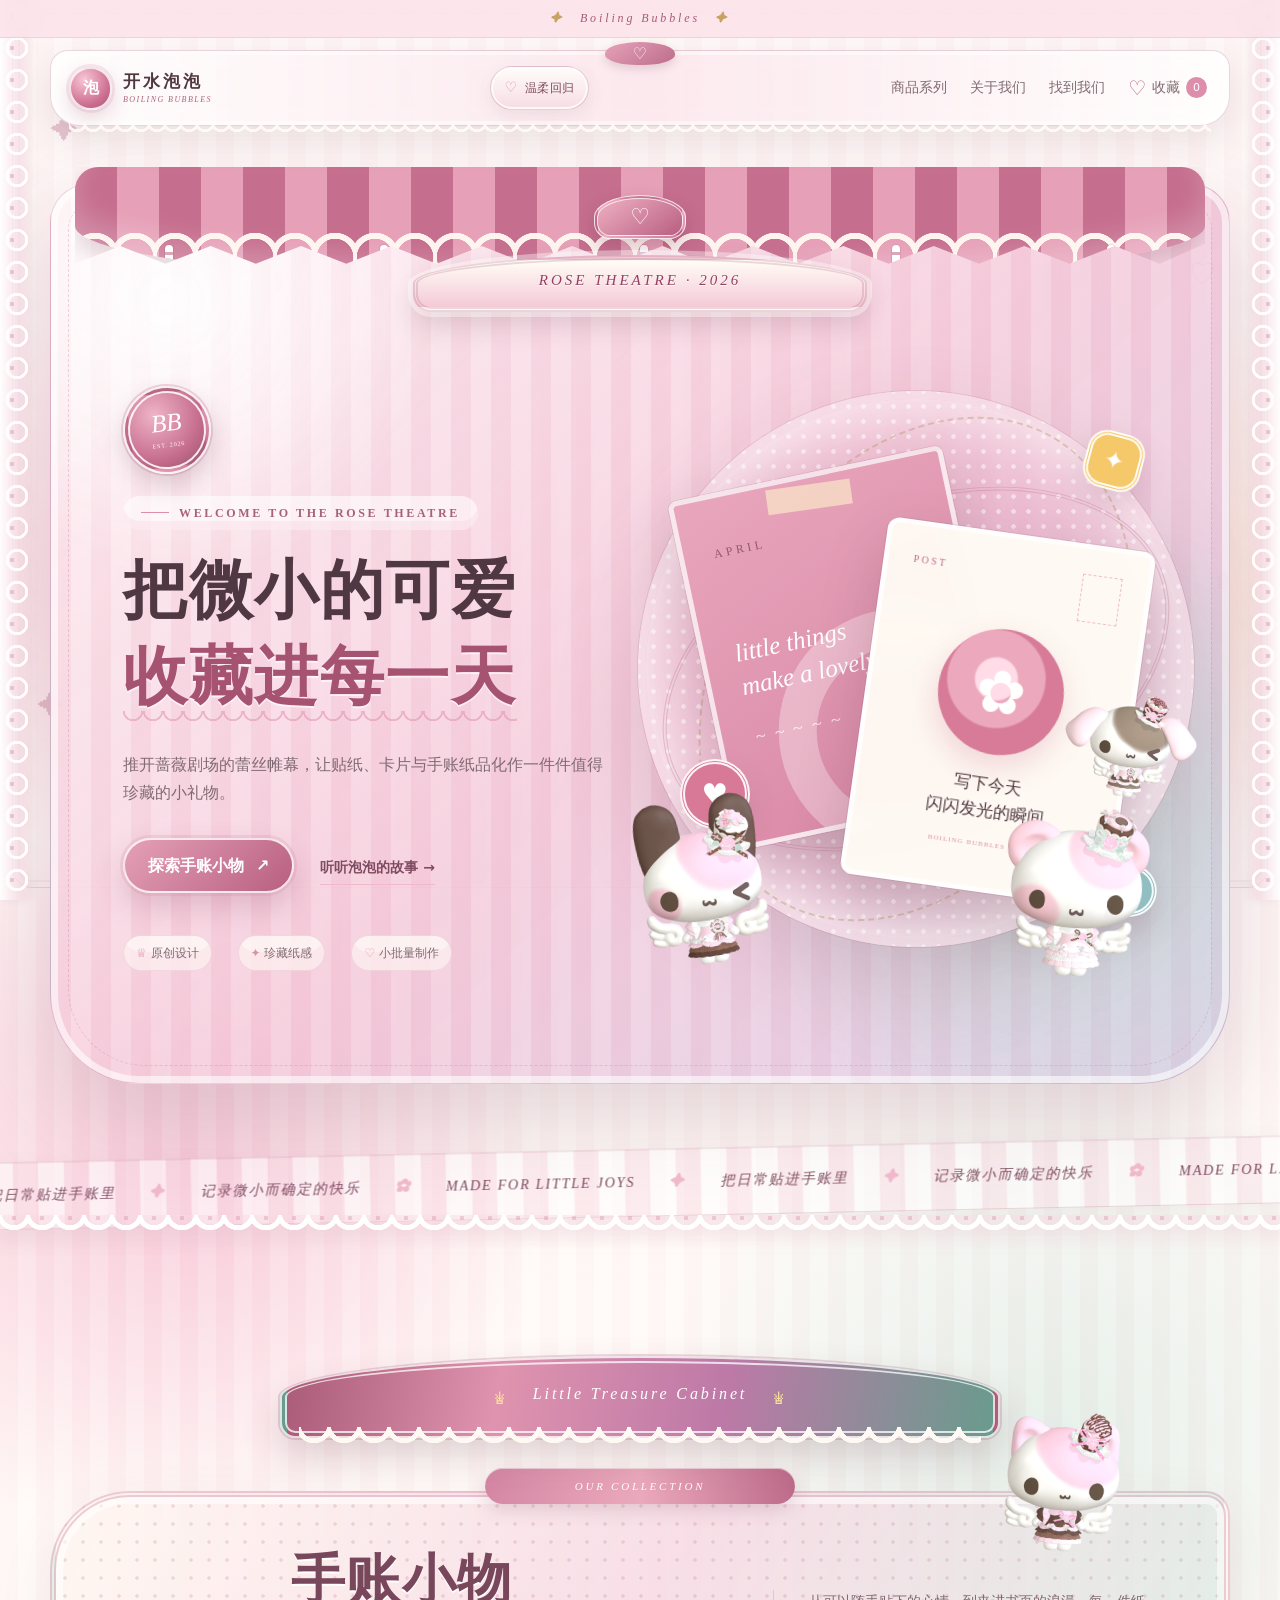
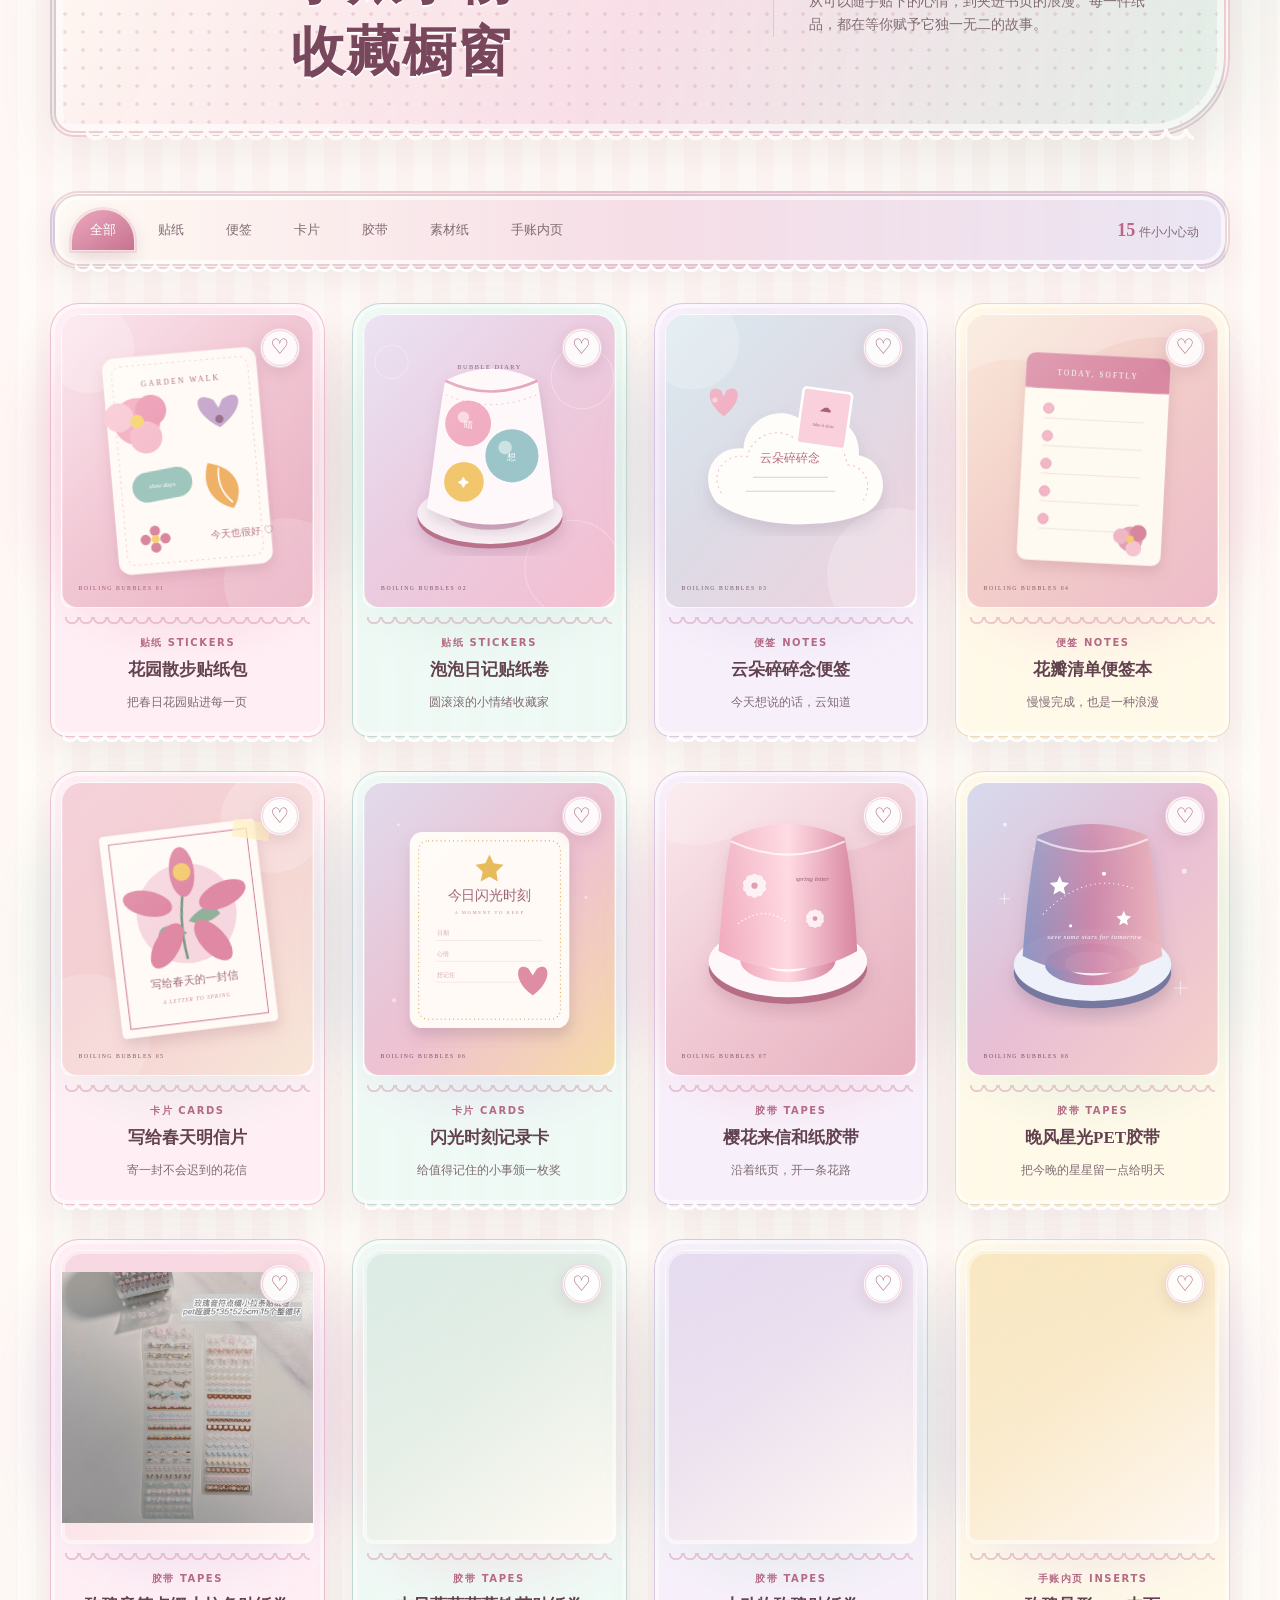
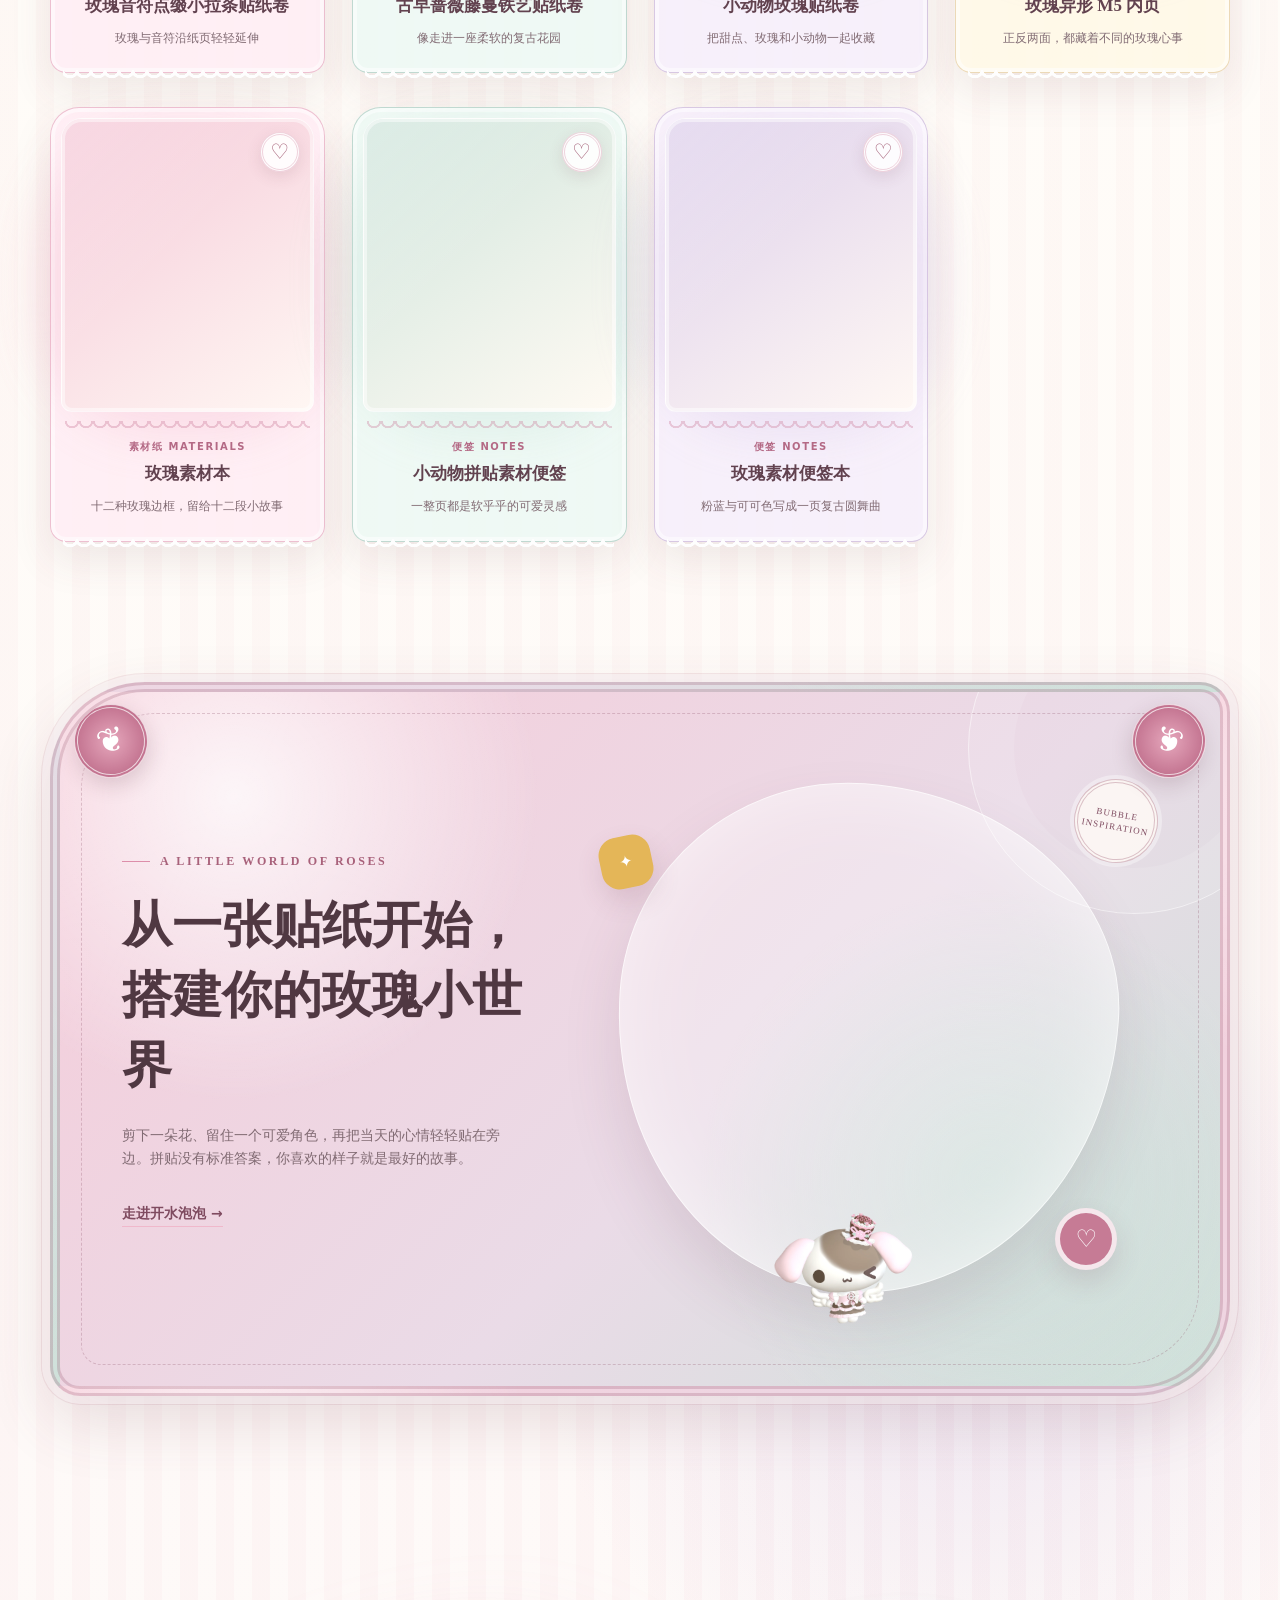
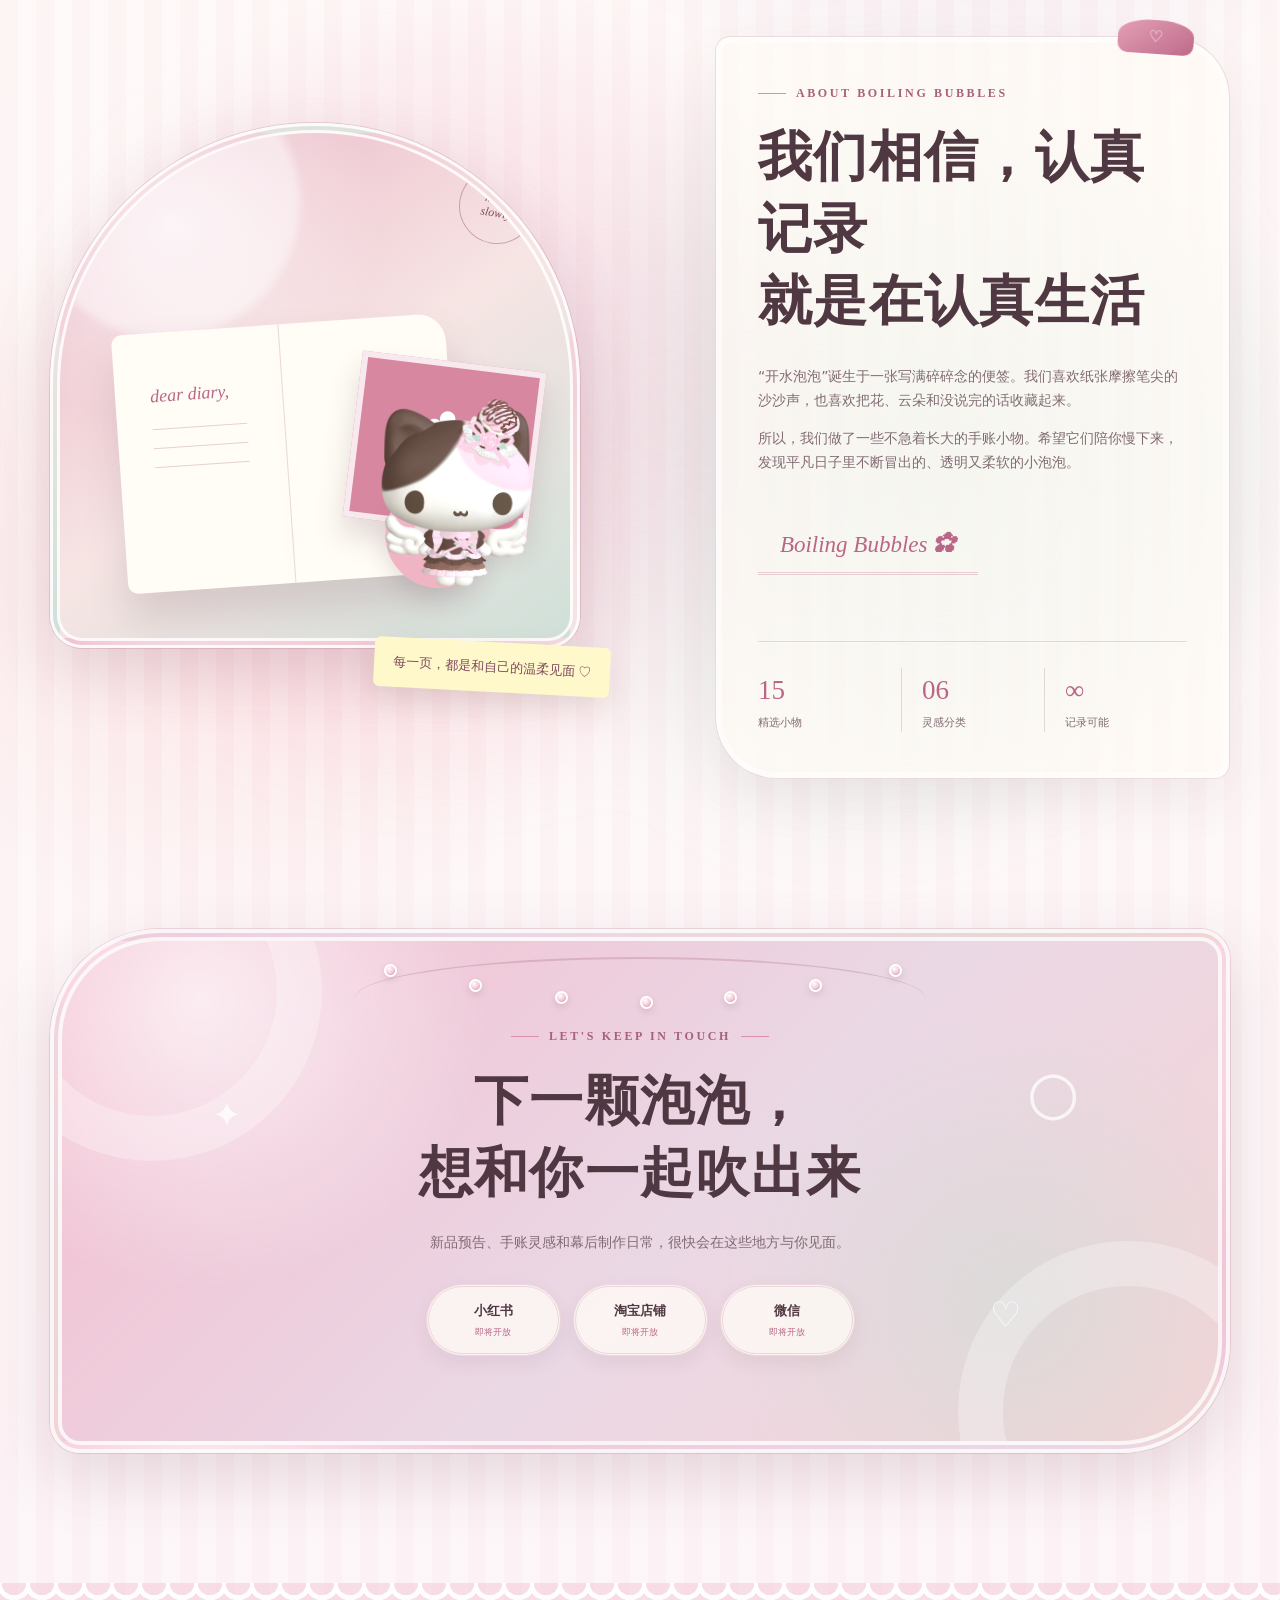
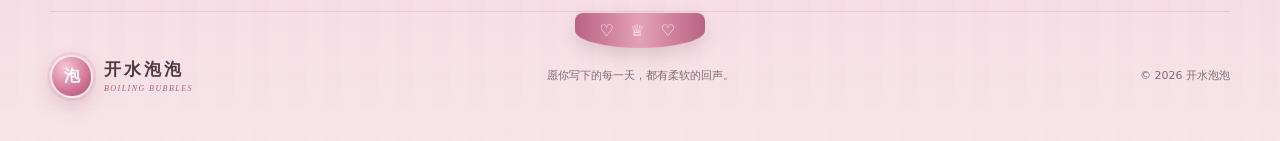
==== commit b99d3d22: "优化页面效果；添加页面模式：午夜玫瑰；添加声效" ====
--- a/index.html
+++ b/index.html
@@ -3,243 +3,16 @@
 <head>
   <meta charset="UTF-8">
   <meta name="viewport" content="width=device-width, initial-scale=1.0">
-  <meta name="description" content="开水泡泡手账小物，用贴纸、便签、卡片与胶带收藏生活里的闪光瞬间。">
-  <meta name="theme-color" content="#f8cbd8">
-  <title>开水泡泡｜把日常写成闪闪发光的故事</title>
-  <link rel="icon" href="assets/favicon.svg" type="image/svg+xml">
-  <link rel="stylesheet" href="styles.css">
-  <script src="script.js" defer></script>
+  <meta name="description" content="开水泡泡商品展示页，默认进入泡泡蔷薇主题。">
+  <meta name="theme-color" content="#d98eaa">
+  <title>开水泡泡｜泡泡蔷薇洛丽塔剧场</title>
+  <link rel="canonical" href="scheme-2.html">
+  <script>
+    window.location.replace("scheme-2.html");
+  </script>
 </head>
-<body class="scheme-one">
-  <a class="skip-link" href="#main">跳到主要内容</a>
-  <div class="welcome-scene" data-welcome-scene>
-    <button class="welcome-skip" type="button" data-welcome-skip>跳过动画</button>
-    <div class="welcome-curtain welcome-curtain--left" aria-hidden="true"></div>
-    <div class="welcome-curtain welcome-curtain--right" aria-hidden="true"></div>
-    <div class="welcome-stage" aria-hidden="true">
-      <div class="welcome-bubbles">
-        <i></i><i></i><i></i><i></i><i></i><i></i><i></i><i></i>
-      </div>
-      <div class="welcome-bubble">你好呀，欢迎来到<br><strong>开水泡泡</strong><span>♡</span></div>
-      <div class="welcome-mascot welcome-mascot--left">
-        <img src="assets/mascots/mint-cat.webp?v=2" alt="" width="638" height="760">
-      </div>
-      <div class="welcome-mascot welcome-mascot--main">
-        <img src="assets/mascots/wink-bunny.webp?v=2" alt="" width="560" height="760">
-      </div>
-      <div class="welcome-mascot welcome-mascot--right">
-        <img src="assets/mascots/floppy-puppy.webp?v=2" alt="" width="760" height="596">
-      </div>
-      <p>把今天变得更可爱一点</p>
-    </div>
-  </div>
-  <div class="page-bubbles" aria-hidden="true">
-    <i></i><i></i><i></i><i></i><i></i><i></i><i></i><i></i><i></i><i></i><i></i><i></i>
-  </div>
-  <div class="page-lace page-lace--left" aria-hidden="true"></div>
-  <div class="page-lace page-lace--right" aria-hidden="true"></div>
-  <div class="page-glow page-glow--one" aria-hidden="true"></div>
-  <div class="page-glow page-glow--two" aria-hidden="true"></div>
-  <div class="page-glow page-glow--three" aria-hidden="true"></div>
-  <div class="page-glow page-glow--four" aria-hidden="true"></div>
-
-  <header class="site-header" id="top">
-    <div class="nav-wrap">
-      <a class="brand" href="#top" aria-label="开水泡泡首页">
-        <span class="brand-mark" aria-hidden="true">泡</span>
-        <span><strong>开水泡泡</strong><small>BOILING BUBBLES</small></span>
-      </a>
-
-      <a class="style-switch" href="scheme-2.html" aria-label="切换到泡泡蔷薇洛丽塔剧场风格">
-        <span aria-hidden="true">✦</span>
-        <span>华丽展开</span>
-      </a>
-
-      <button class="menu-toggle" type="button" aria-expanded="false" aria-controls="site-nav" aria-label="打开导航菜单">
-        <span></span><span></span>
-      </button>
-
-      <nav class="site-nav" id="site-nav" aria-label="主导航">
-        <a href="#collections">商品系列</a>
-        <a href="#about">关于我们</a>
-        <a href="#contact">找到我们</a>
-        <button class="favorite-nav" type="button" data-show-favorites aria-label="查看收藏商品">
-          <span aria-hidden="true">♡</span> 收藏
-          <span class="favorite-count" data-favorite-count>0</span>
-        </button>
-      </nav>
-    </div>
-  </header>
-
-  <main id="main">
-    <section class="hero section-shell" aria-labelledby="hero-title">
-      <div class="hero-copy reveal">
-        <p class="eyebrow"><span></span> Paper goods for tiny joys</p>
-        <h1 id="hero-title">让每一个普通日子<br><em>冒一点粉色泡泡</em></h1>
-        <p class="hero-description">贴下今天的小确幸，写给明天一句悄悄话。开水泡泡收集温柔、想象与纸张的触感，把日常变成值得反复翻看的故事。</p>
-        <div class="hero-actions">
-          <a class="button button--primary" href="#collections">探索手账小物 <span aria-hidden="true">↗</span></a>
-          <a class="text-link" href="#about">听听泡泡的故事 <span aria-hidden="true">→</span></a>
-        </div>
-        <ul class="hero-notes" aria-label="品牌特色">
-          <li><span>✦</span> 原创设计</li>
-          <li><span>✦</span> 温柔纸感</li>
-          <li><span>✦</span> 小批量制作</li>
-        </ul>
-      </div>
-
-      <div class="hero-art reveal" aria-label="粉色手账拼贴插画">
-        <div class="orbit orbit--one"></div>
-        <div class="orbit orbit--two"></div>
-        <div class="hero-card hero-card--back">
-          <span class="tape"></span>
-          <p>APRIL</p>
-          <strong>little things<br>make a lovely life.</strong>
-          <div class="scribble">～～～～～</div>
-        </div>
-        <div class="hero-card hero-card--front">
-          <div class="postcard-top"><span>POST</span><i></i></div>
-          <div class="hero-flower">✿</div>
-          <p>写下今天<br>闪闪发光的瞬间</p>
-          <small>BOILING BUBBLES · 2026</small>
-        </div>
-        <div class="floating-sticker sticker--heart">♥</div>
-        <div class="floating-sticker sticker--star">✦</div>
-        <div class="floating-sticker sticker--bubble">bubble!</div>
-        <img class="mascot mascot--hero" src="assets/mascots/mint-cat.webp?v=2" alt="" width="638" height="760" aria-hidden="true">
-      </div>
-    </section>
-
-    <section class="ticker" aria-label="品牌标语">
-      <div class="ticker-track">
-        <span>把日常贴进手账里</span><b>✦</b><span>记录微小而确定的快乐</span><b>✿</b><span>MADE FOR LITTLE JOYS</span><b>✦</b>
-        <span aria-hidden="true">把日常贴进手账里</span><b aria-hidden="true">✦</b><span aria-hidden="true">记录微小而确定的快乐</span><b aria-hidden="true">✿</b><span aria-hidden="true">MADE FOR LITTLE JOYS</span><b aria-hidden="true">✦</b>
-      </div>
-    </section>
-    <div class="lace-divider" aria-hidden="true"></div>
-
-    <section class="collections section-shell" aria-labelledby="collections-title">
-      <div class="section-heading reveal" id="collections">
-        <div>
-          <p class="eyebrow"><span></span> Our collection</p>
-          <h2 id="collections-title">挑一件，让今天<br>变得更可爱</h2>
-        </div>
-        <p>从可以随手贴下的心情，到夹进书页的浪漫。每一件纸品，都在等你赋予它独一无二的故事。</p>
-        <img class="mascot mascot--collection" src="assets/mascots/pink-cat.webp?v=2" alt="" width="608" height="760" aria-hidden="true" loading="lazy" decoding="async">
-      </div>
-
-      <div class="filter-row lace-card reveal" role="toolbar" aria-label="筛选商品">
-        <div class="filter-buttons" data-filters>
-          <button class="filter-button is-active" type="button" data-filter="all" aria-pressed="true">全部</button>
-          <button class="filter-button" type="button" data-filter="stickers" aria-pressed="false">贴纸</button>
-          <button class="filter-button" type="button" data-filter="notes" aria-pressed="false">便签</button>
-          <button class="filter-button" type="button" data-filter="cards" aria-pressed="false">卡片</button>
-          <button class="filter-button" type="button" data-filter="tapes" aria-pressed="false">胶带</button>
-          <button class="filter-button" type="button" data-filter="materials" aria-pressed="false">素材纸</button>
-          <button class="filter-button" type="button" data-filter="inserts" aria-pressed="false">手账内页</button>
-        </div>
-        <p class="result-count" aria-live="polite"><strong data-result-count>15</strong> 件小小心动</p>
-      </div>
-
-      <div class="product-grid" data-product-grid></div>
-      <div class="empty-state" data-empty-state hidden>
-        <span>♡</span>
-        <h3>收藏夹还空空的</h3>
-        <p>遇见喜欢的小物，就点亮它右上角的爱心吧。</p>
-        <button class="button button--primary" type="button" data-show-all>去逛逛</button>
-      </div>
-    </section>
-
-    <section class="inspiration section-shell" aria-labelledby="inspiration-title">
-      <div class="inspiration-card reveal">
-        <div class="inspiration-copy">
-          <p class="eyebrow"><span></span> A little world of roses</p>
-          <h2 id="inspiration-title">从一张贴纸开始，<br>搭建你的玫瑰小世界</h2>
-          <p>剪下一朵花、留住一个可爱角色，再把当天的心情轻轻贴在旁边。拼贴没有标准答案，你喜欢的样子就是最好的故事。</p>
-          <a class="text-link" href="#about">走进开水泡泡 <span aria-hidden="true">→</span></a>
-        </div>
-        <div class="inspiration-art">
-          <span class="inspiration-label">BUBBLE<br>INSPIRATION</span>
-          <img src="assets/products/real/开水泡泡灵感拼贴.webp" alt="粉色玫瑰与卡通角色组成的手账灵感拼贴" loading="lazy" decoding="async">
-          <span class="inspiration-spark inspiration-spark--one" aria-hidden="true">✦</span>
-          <span class="inspiration-spark inspiration-spark--two" aria-hidden="true">♡</span>
-          <img class="mascot mascot--inspiration" src="assets/mascots/floppy-puppy.webp?v=2" alt="" width="760" height="596" aria-hidden="true" loading="lazy" decoding="async">
-        </div>
-      </div>
-    </section>
-
-    <section class="about section-shell" id="about" aria-labelledby="about-title">
-      <div class="about-art reveal" aria-hidden="true">
-        <div class="about-photo">
-          <span class="about-stamp">made<br>slowly</span>
-          <div class="desk-scene">
-            <div class="desk-book"><span>dear diary,</span><i></i><i></i><i></i></div>
-            <div class="desk-card">✿<small>keep<br>the joy</small></div>
-            <div class="desk-tape"></div>
-            <img class="mascot mascot--about" src="assets/mascots/cocoa-cat.webp?v=2" alt="" width="607" height="760" loading="lazy" decoding="async">
-          </div>
-        </div>
-        <p class="hand-note">每一页，都是和自己的温柔见面 ♡</p>
-      </div>
-
-      <div class="about-copy reveal">
-        <p class="eyebrow"><span></span> About boiling bubbles</p>
-        <h2 id="about-title">我们相信，认真记录<br>就是在认真生活</h2>
-        <p>“开水泡泡”诞生于一张写满碎碎念的便签。我们喜欢纸张摩擦笔尖的沙沙声，也喜欢把花、云朵和没说完的话收藏起来。</p>
-        <p>所以，我们做了一些不急着长大的手账小物。希望它们陪你慢下来，发现平凡日子里不断冒出的、透明又柔软的小泡泡。</p>
-        <div class="about-signature">Boiling Bubbles <span>✿</span></div>
-        <dl class="about-stats">
-          <div><dt>15</dt><dd>精选小物</dd></div>
-          <div><dt>06</dt><dd>灵感分类</dd></div>
-          <div><dt>∞</dt><dd>记录可能</dd></div>
-        </dl>
-      </div>
-    </section>
-
-    <section class="contact section-shell" id="contact" aria-labelledby="contact-title">
-      <div class="contact-card reveal">
-        <div class="contact-decoration" aria-hidden="true"><span>✦</span><span>○</span><span>♡</span></div>
-        <p class="eyebrow eyebrow--center"><span></span> Let's keep in touch <span></span></p>
-        <h2 id="contact-title">下一颗泡泡，<br>想和你一起吹出来</h2>
-        <p>新品预告、手账灵感和幕后制作日常，很快会在这些地方与你见面。</p>
-        <div class="social-links">
-          <button type="button" data-coming-soon="小红书"><strong>小红书</strong><small>即将开放</small></button>
-          <button type="button" data-coming-soon="淘宝店铺"><strong>淘宝店铺</strong><small>即将开放</small></button>
-          <button type="button" data-coming-soon="微信"><strong>微信</strong><small>即将开放</small></button>
-        </div>
-        <img class="mascot mascot--contact" src="assets/mascots/polka-puppy.webp?v=2" alt="" width="641" height="760" aria-hidden="true" loading="lazy" decoding="async">
-      </div>
-    </section>
-  </main>
-
-  <footer class="site-footer">
-    <div class="section-shell footer-inner">
-      <a class="brand brand--footer" href="#top"><span class="brand-mark">泡</span><span><strong>开水泡泡</strong><small>BOILING BUBBLES</small></span></a>
-      <p>愿你写下的每一天，都有柔软的回声。</p>
-      <p class="copyright">© <span data-year></span> 开水泡泡</p>
-    </div>
-  </footer>
-
-  <dialog class="product-modal" data-product-modal aria-labelledby="modal-title">
-    <button class="modal-close" type="button" data-modal-close aria-label="关闭商品详情">×</button>
-    <div class="modal-layout">
-      <div class="modal-image-wrap"><img data-modal-image alt=""></div>
-      <div class="modal-copy">
-        <p class="product-category" data-modal-category></p>
-        <h2 id="modal-title" data-modal-title></h2>
-        <p class="modal-subtitle" data-modal-subtitle></p>
-        <p class="modal-description" data-modal-description></p>
-        <div class="modal-meta">
-          <p><span>规格</span><strong data-modal-size></strong></p>
-          <p><span>材质</span><strong data-modal-material></strong></p>
-        </div>
-        <div class="modal-footer">
-          <button class="button button--primary" type="button" data-modal-favorite></button>
-        </div>
-      </div>
-    </div>
-  </dialog>
-
-  <div class="toast" role="status" aria-live="polite" data-toast></div>
+<body>
+  <p>正在进入开水泡泡页面 2……</p>
+  <p><a href="scheme-2.html">如果页面没有自动打开，请点这里继续</a></p>
 </body>
 </html>
